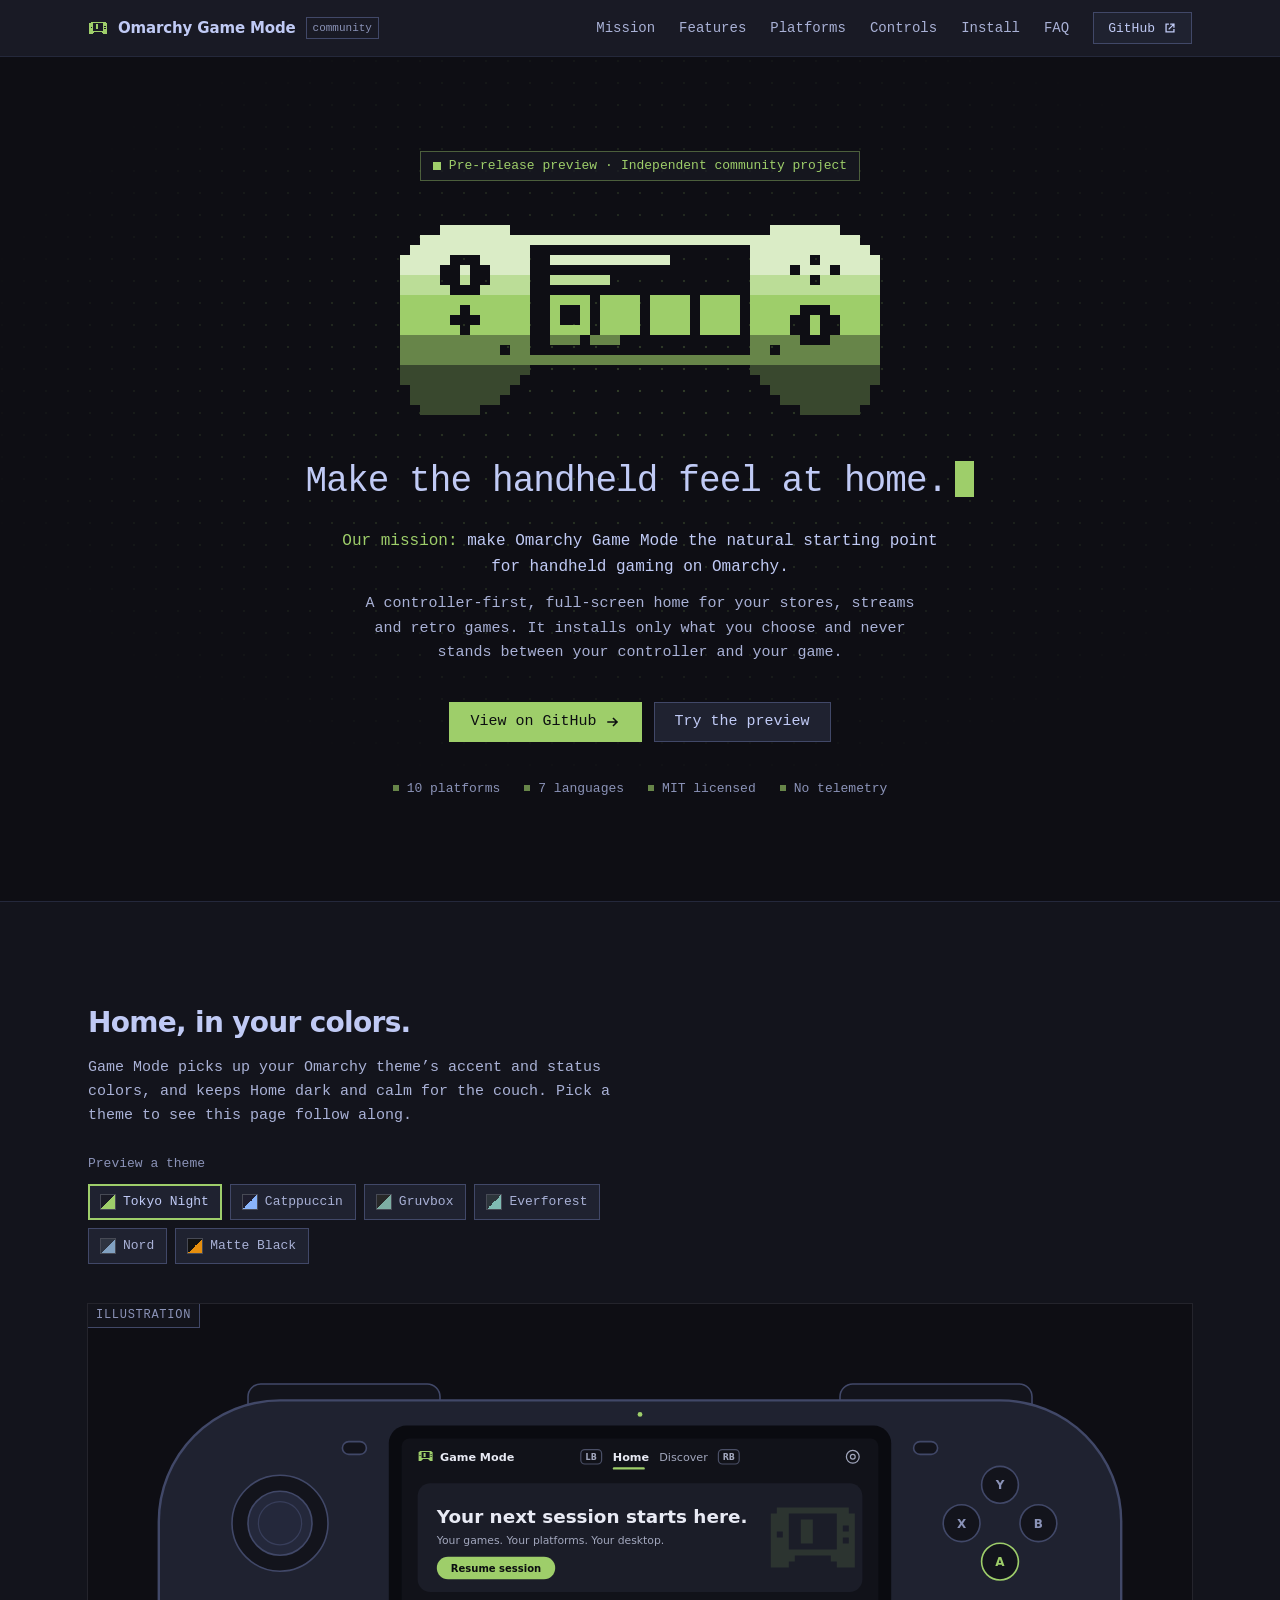
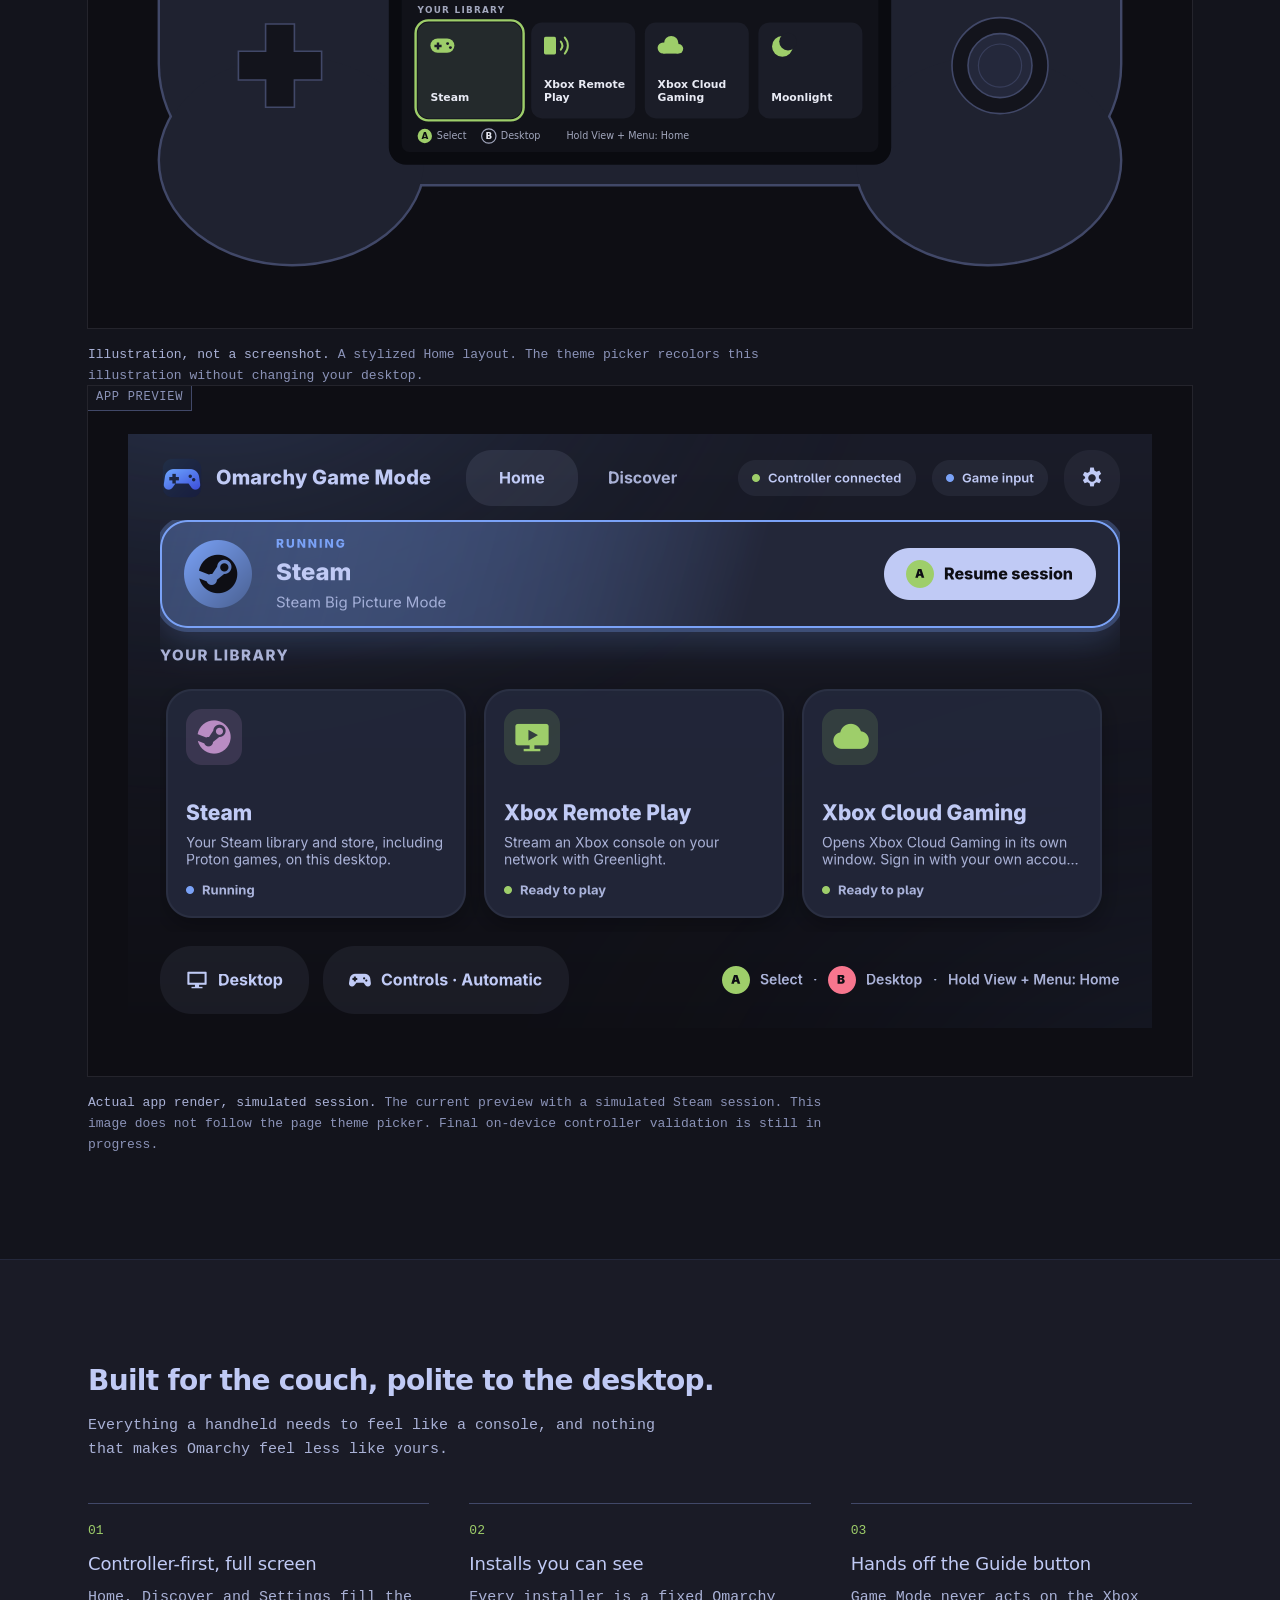
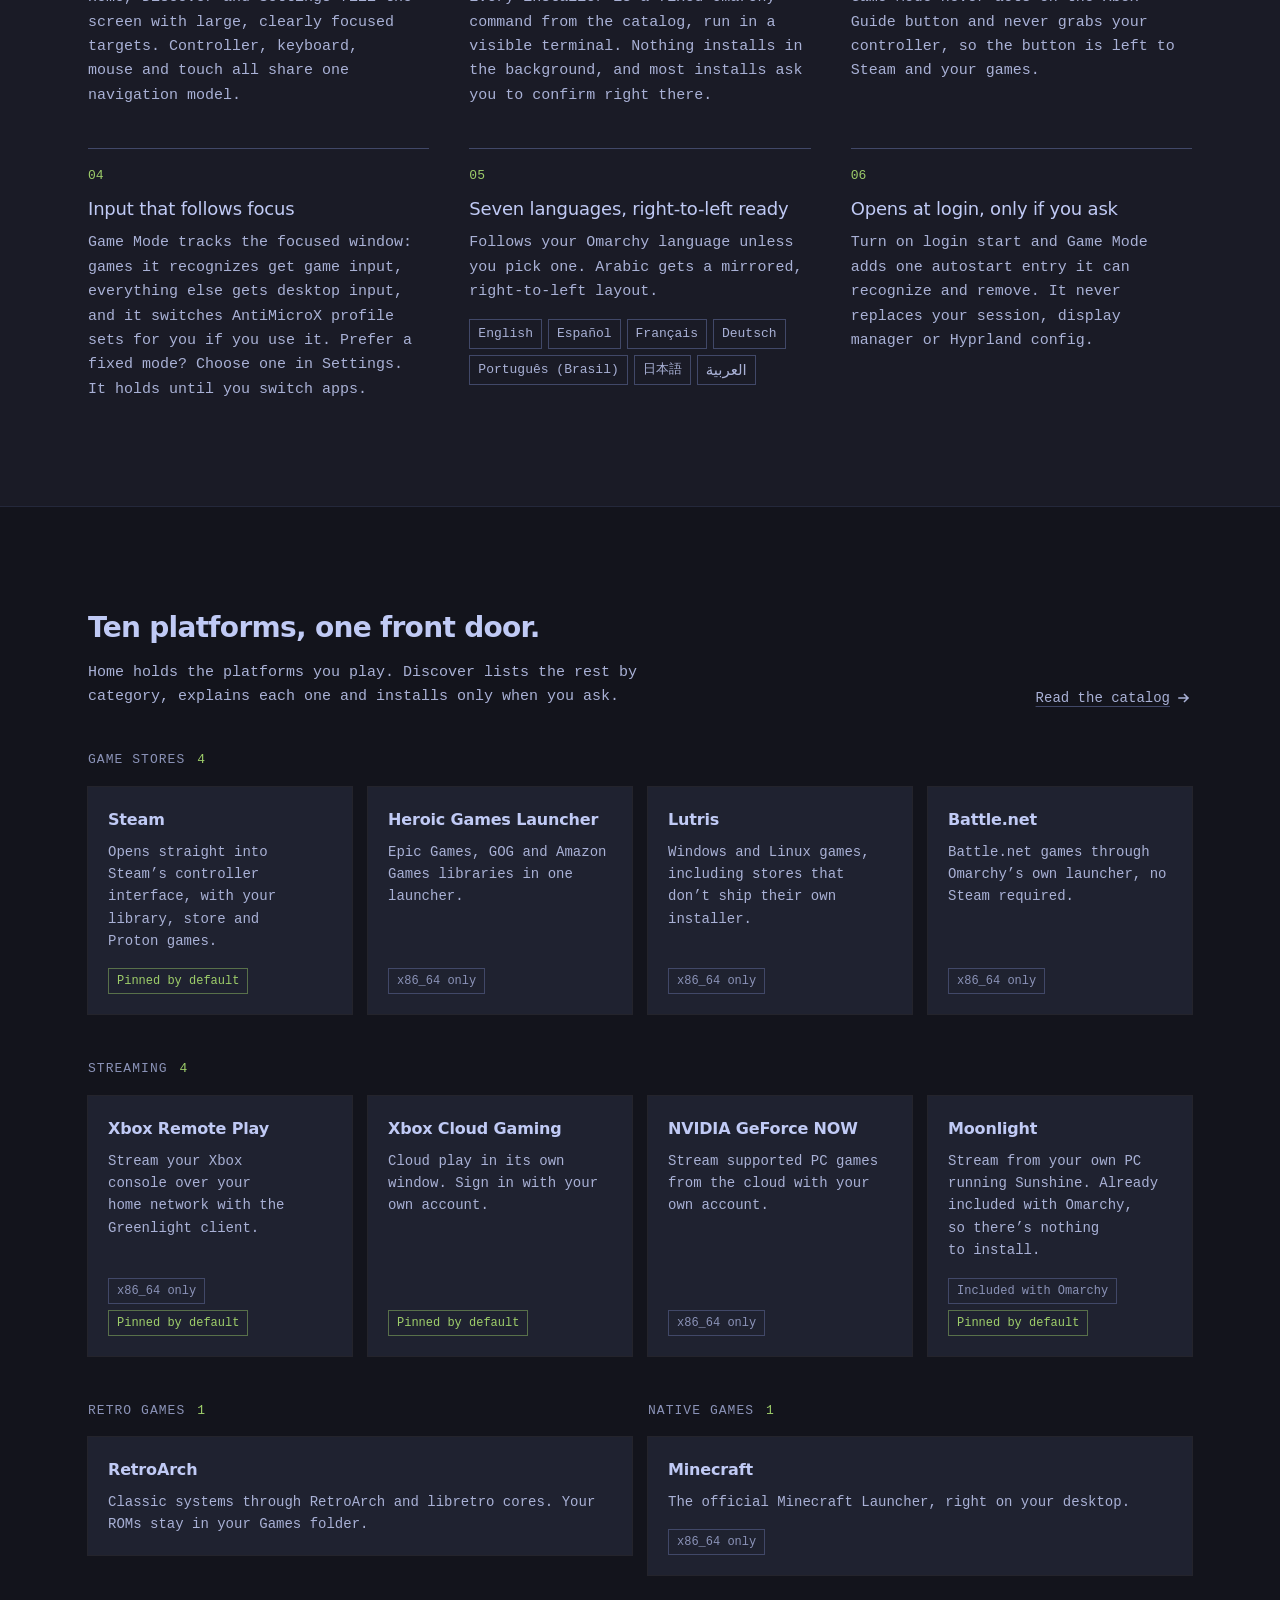
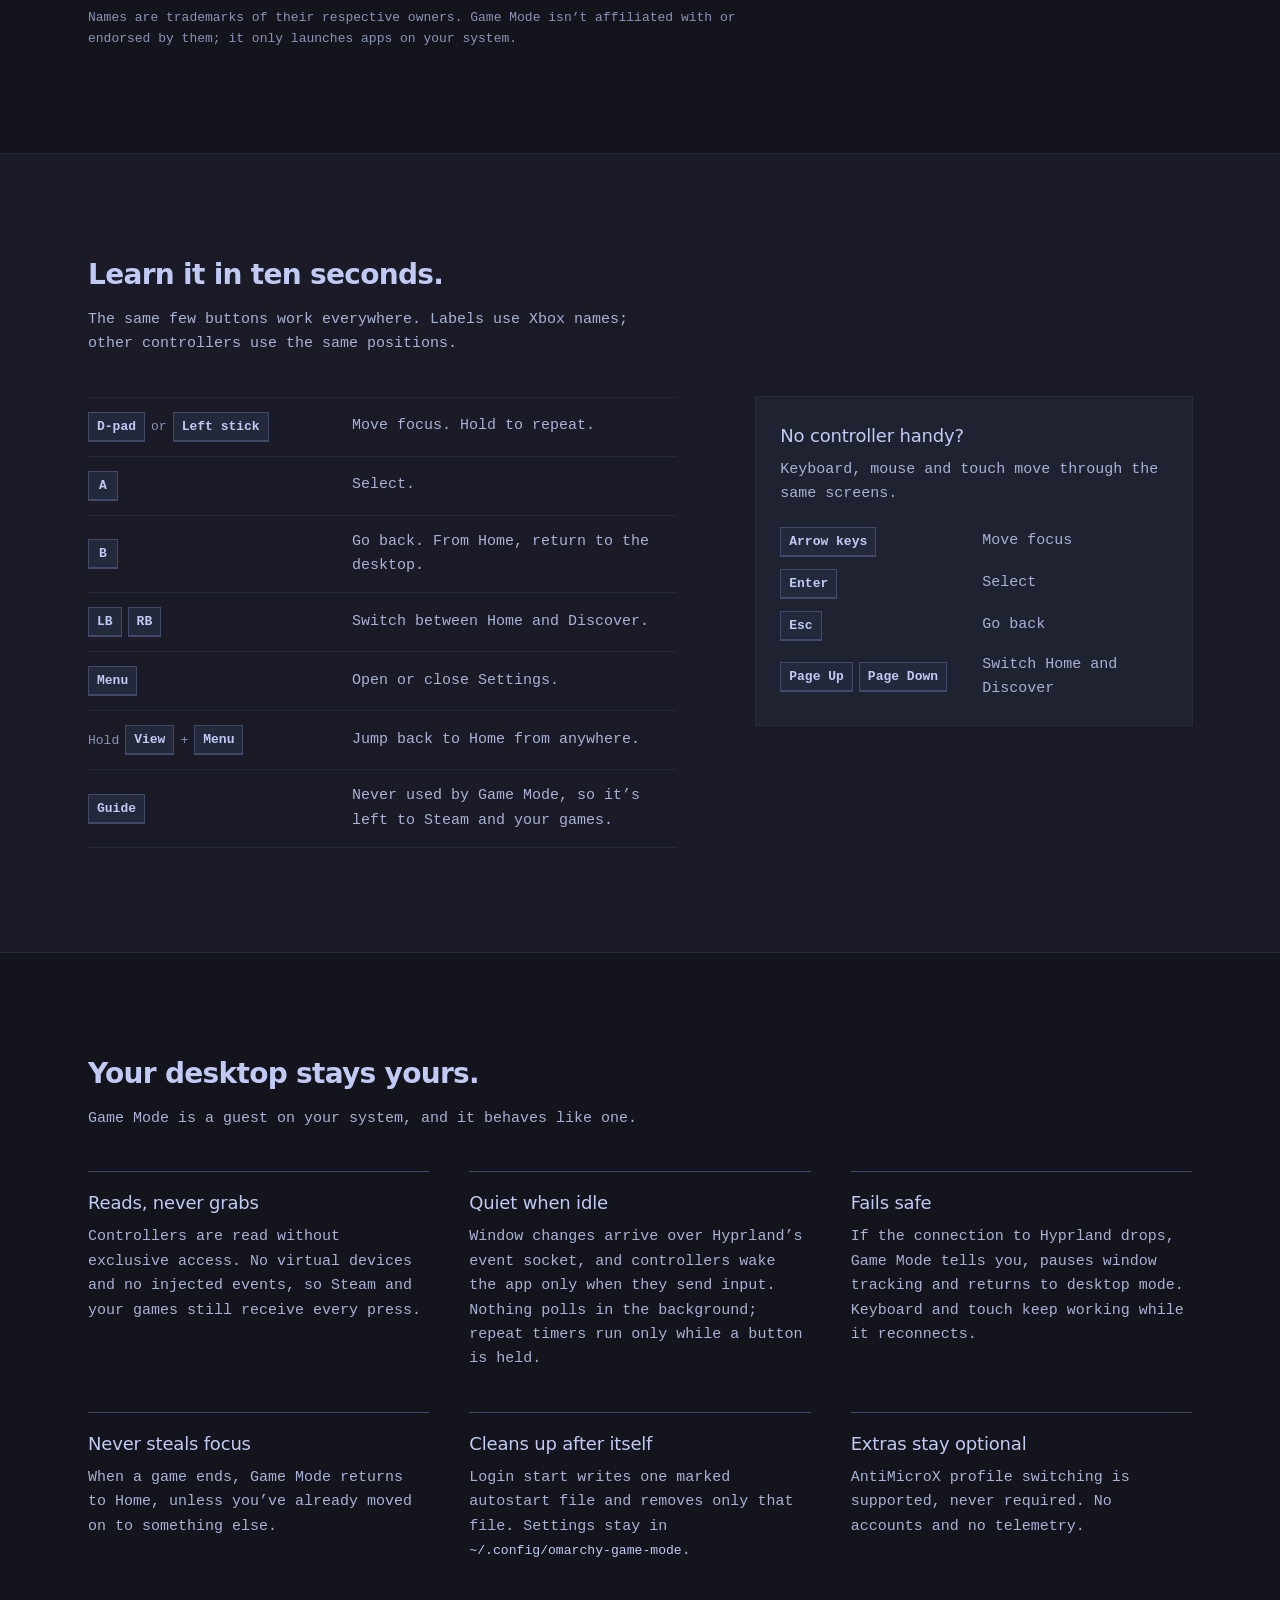
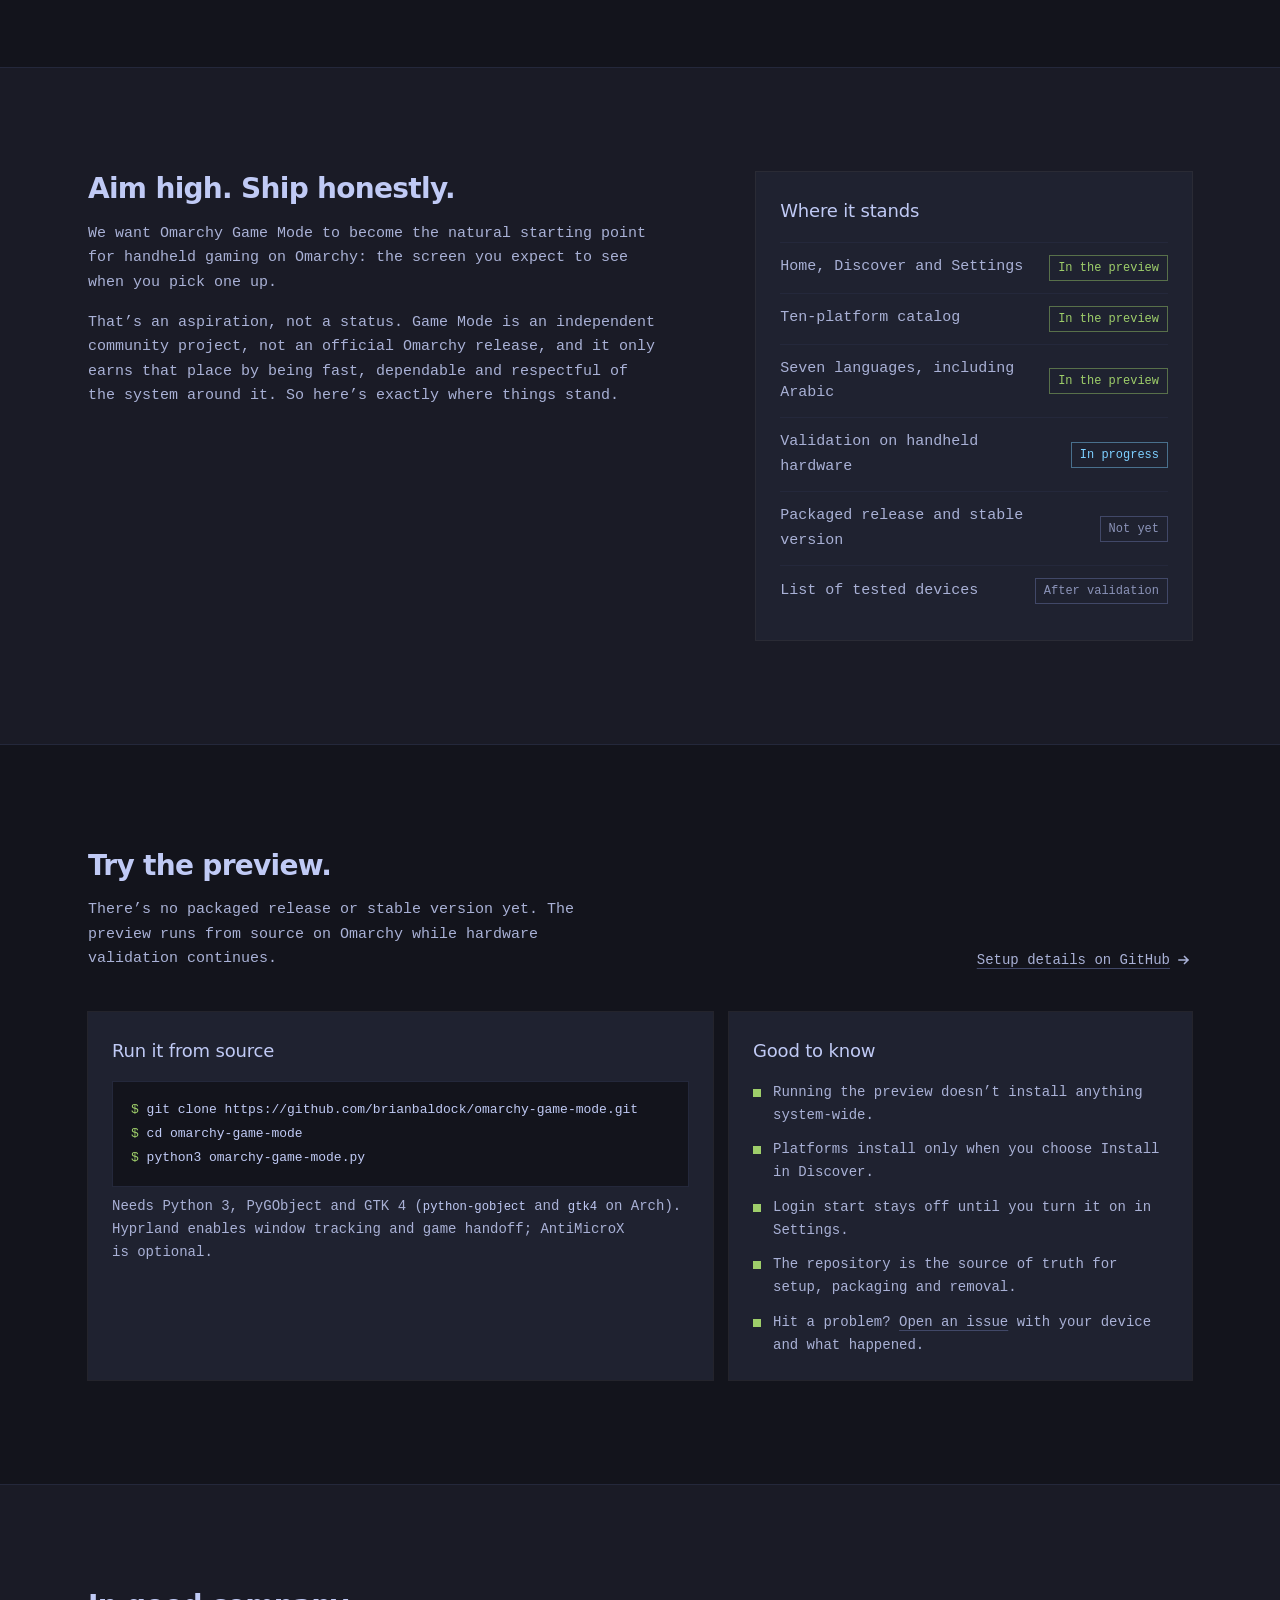
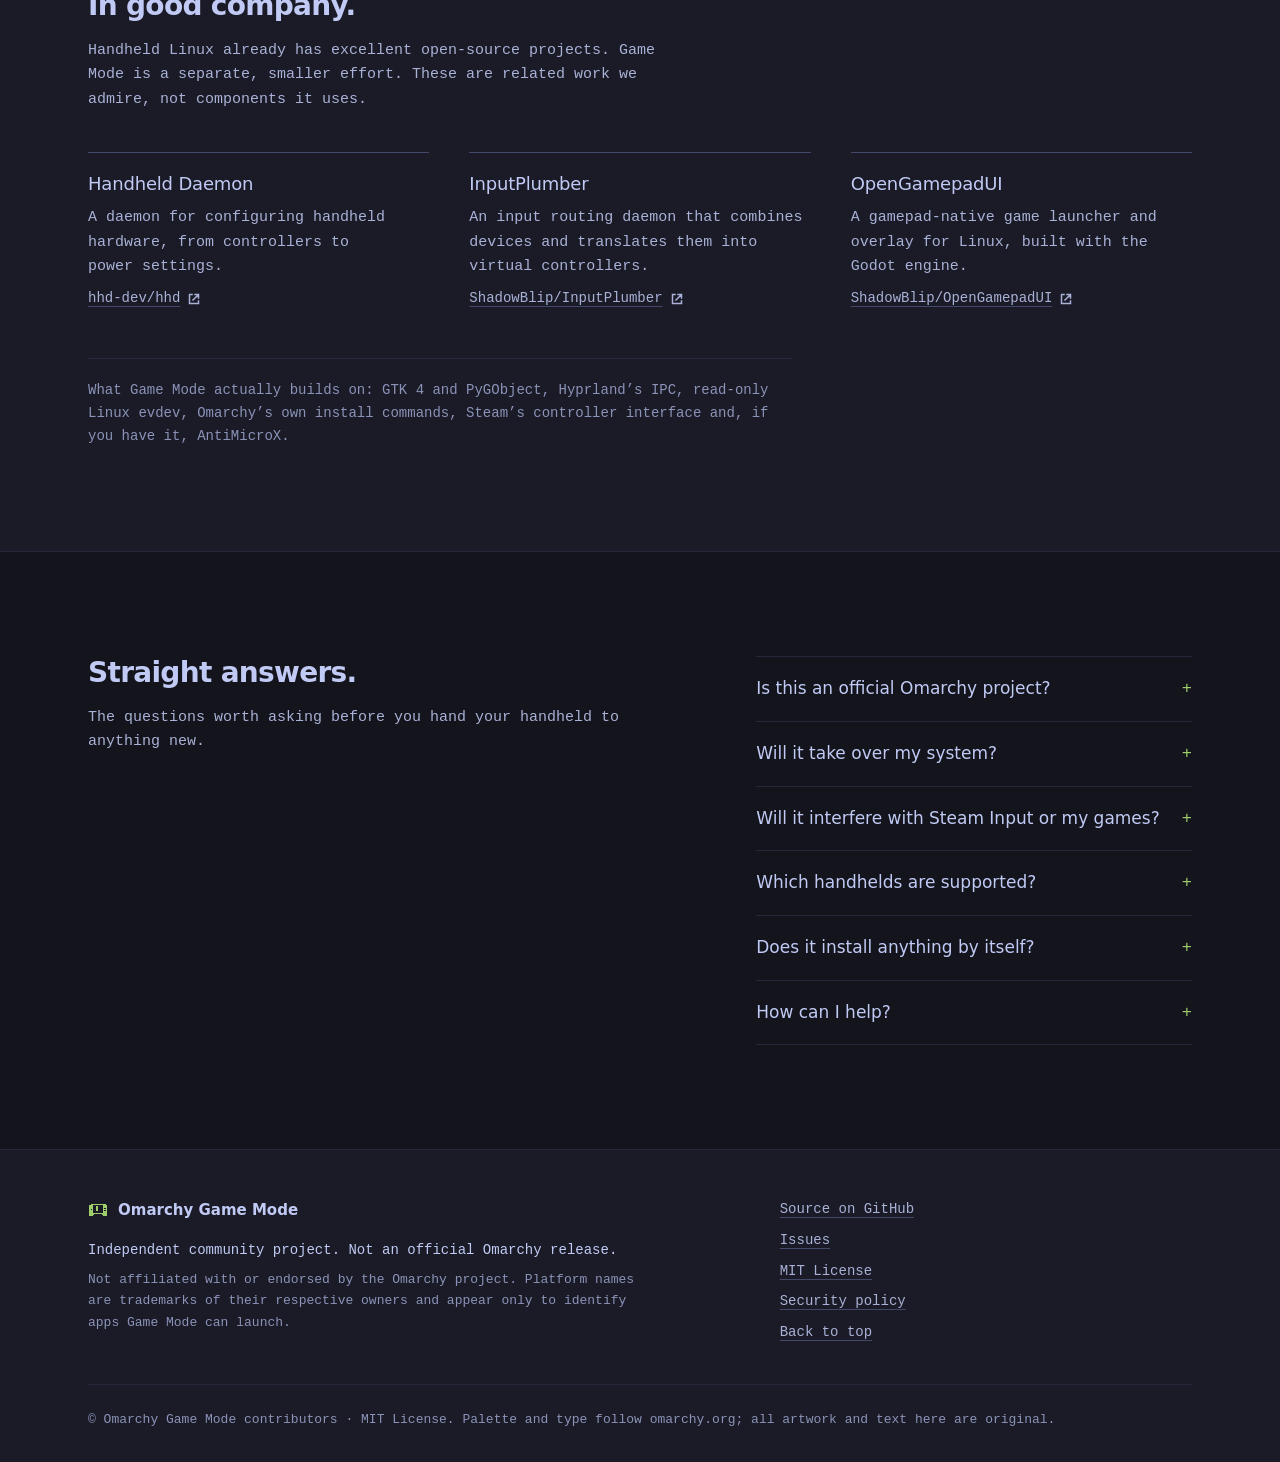
==== site/index.html @ 18998f99 "Add Omarchy-themed project website and Pages deployment" ====
<!doctype html>
<html lang="en" dir="ltr">
<head>
  <meta charset="utf-8">
  <meta name="viewport" content="width=device-width, initial-scale=1">
  <meta http-equiv="Content-Security-Policy" content="default-src 'none'; img-src 'self'; style-src 'self'; base-uri 'none'; form-action 'none'">
  <meta name="referrer" content="strict-origin-when-cross-origin">
  <title>Omarchy Game Mode — Make the handheld feel at home</title>
  <meta name="description" content="A controller-first, full-screen gaming home for Omarchy. An independent community project in pre-release preview, not an official Omarchy release.">
  <meta name="color-scheme" content="dark">
  <meta name="theme-color" content="#1a1b26">
  <link rel="canonical" href="https://brianbaldock.github.io/omarchy-game-mode/">
  <link rel="icon" href="assets/mark.svg" type="image/svg+xml">
  <link rel="apple-touch-icon" href="assets/apple-touch-icon.png">
  <link rel="stylesheet" href="styles.css">
  <meta property="og:type" content="website">
  <meta property="og:site_name" content="Omarchy Game Mode">
  <meta property="og:locale" content="en_US">
  <meta property="og:title" content="Omarchy Game Mode — Make the handheld feel at home">
  <meta property="og:description" content="A controller-first, full-screen home for handheld gaming on Omarchy. Independent community project, pre-release preview.">
  <meta property="og:url" content="https://brianbaldock.github.io/omarchy-game-mode/">
  <meta property="og:image" content="https://brianbaldock.github.io/omarchy-game-mode/assets/og-image.png">
  <meta property="og:image:type" content="image/png">
  <meta property="og:image:width" content="1200">
  <meta property="og:image:height" content="630">
  <meta property="og:image:alt" content="Pixel-art handheld above the line “Make the handheld feel at home.” Omarchy Game Mode, an independent community project in pre-release preview.">
  <meta name="twitter:card" content="summary_large_image">
</head>
<body>
  <svg class="sprite" aria-hidden="true" focusable="false">
    <symbol id="i-mark" viewBox="0 0 16 16"><path d="M2 3h12v1h-12zM1 4h3v1h-3zM12 4h3v1h-3zM1 5h3v1h-3zM6 5h2v1h-2zM12 5h3v1h-3zM1 6h3v1h-3zM6 6h2v1h-2zM12 6h1v1h-1zM14 6h1v1h-1zM1 7h1v1h-1zM3 7h1v1h-1zM6 7h2v1h-2zM12 7h3v1h-3zM1 8h3v1h-3zM6 8h2v1h-2zM12 8h1v1h-1zM14 8h1v1h-1zM1 9h3v1h-3zM12 9h3v1h-3zM1 10h14v1h-14zM1 11h4v1h-4zM11 11h4v1h-4zM1 12h3v1h-3zM12 12h3v1h-3z"/></symbol>
    <symbol id="i-arrow" viewBox="0 0 16 16"><path d="M3 8h9M8.5 4.5 12 8l-3.5 3.5" fill="none" stroke="currentColor" stroke-width="1.5" stroke-linecap="square"/></symbol>
    <symbol id="i-external" viewBox="0 0 16 16"><path d="M6 3.5H3.5v9h9V10M9 3.5h3.5V7M12.5 3.5 7 9" fill="none" stroke="currentColor" stroke-width="1.5" stroke-linecap="square"/></symbol>
  </svg>

  <a class="skip-link" href="#main">Skip to content</a>

  <header class="site-header">
    <div class="container header-bar">
      <a class="brand" href="#top">
        <svg class="brand-mark" aria-hidden="true" focusable="false"><use href="#i-mark"/></svg>
        <span class="brand-name">Omarchy Game Mode</span>
        <span class="brand-tag">community</span>
      </a>
      <nav class="site-nav" aria-label="Sections">
        <ul>
          <li><a href="#mission">Mission</a></li>
          <li><a href="#features">Features</a></li>
          <li><a href="#platforms">Platforms</a></li>
          <li><a href="#controls">Controls</a></li>
          <li><a href="#install">Install</a></li>
          <li><a href="#faq">FAQ</a></li>
        </ul>
      </nav>
      <a class="btn btn-secondary btn-sm header-cta" href="https://github.com/brianbaldock/omarchy-game-mode">GitHub<span class="sr-only"> repository</span><svg class="icon" aria-hidden="true" focusable="false"><use href="#i-external"/></svg></a>
    </div>
  </header>

  <main id="main" tabindex="-1">
    <section class="hero" aria-labelledby="hero-title">
      <div class="container hero-inner">
        <a class="pill" href="#mission"><span class="pill-dot" aria-hidden="true"></span><span class="pill-text"><span>Pre-release preview</span> <span class="pill-sep" aria-hidden="true">·</span> <span>Independent community project</span></span></a>

        <svg class="hero-art" viewBox="0 0 48 19" aria-hidden="true" focusable="false">
          <defs>
            <linearGradient id="bands" gradientUnits="userSpaceOnUse" x1="0" y1="0" x2="0" y2="19">
              <stop class="b-crest" offset="0"/><stop class="b-crest" offset=".263"/>
              <stop class="b-hover" offset=".263"/><stop class="b-hover" offset=".368"/>
              <stop class="b-lit" offset=".368"/><stop class="b-lit" offset=".579"/>
              <stop class="b-mid" offset=".579"/><stop class="b-mid" offset=".737"/>
              <stop class="b-dim" offset=".737"/><stop class="b-dim" offset="1"/>
            </linearGradient>
          </defs>
          <path fill="url(#bands)" d="M4 0h7v1h-7zM37 0h7v1h-7zM2 1h44v1h-44zM1 2h12v1h-12zM35 2h12v1h-12zM0 3h5v1h-5zM8 3h5v1h-5zM15 3h12v1h-12zM35 3h6v1h-6zM42 3h6v1h-6zM0 4h4v1h-4zM6 4h1v1h-1zM9 4h4v1h-4zM35 4h4v1h-4zM40 4h3v1h-3zM44 4h4v1h-4zM0 5h4v1h-4zM6 5h1v1h-1zM9 5h4v1h-4zM15 5h6v1h-6zM35 5h6v1h-6zM42 5h6v1h-6zM0 6h5v1h-5zM8 6h5v1h-5zM35 6h13v1h-13zM0 7h13v1h-13zM15 7h4v1h-4zM20 7h4v1h-4zM25 7h4v1h-4zM30 7h4v1h-4zM35 7h13v1h-13zM0 8h6v1h-6zM7 8h6v1h-6zM15 8h1v1h-1zM18 8h1v1h-1zM20 8h4v1h-4zM25 8h4v1h-4zM30 8h4v1h-4zM35 8h5v1h-5zM43 8h5v1h-5zM0 9h5v1h-5zM8 9h5v1h-5zM15 9h1v1h-1zM18 9h1v1h-1zM20 9h4v1h-4zM25 9h4v1h-4zM30 9h4v1h-4zM35 9h4v1h-4zM41 9h1v1h-1zM44 9h4v1h-4zM0 10h6v1h-6zM7 10h6v1h-6zM15 10h4v1h-4zM20 10h4v1h-4zM25 10h4v1h-4zM30 10h4v1h-4zM35 10h4v1h-4zM41 10h1v1h-1zM44 10h4v1h-4zM0 11h13v1h-13zM15 11h3v1h-3zM19 11h3v1h-3zM35 11h5v1h-5zM43 11h5v1h-5zM0 12h10v1h-10zM11 12h2v1h-2zM35 12h2v1h-2zM38 12h10v1h-10zM0 13h48v1h-48zM0 14h13v1h-13zM35 14h13v1h-13zM0 15h12v1h-12zM36 15h12v1h-12zM1 16h10v1h-10zM37 16h10v1h-10zM1 17h9v1h-9zM38 17h9v1h-9zM2 18h6v1h-6zM40 18h6v1h-6z"/>
        </svg>

        <h1 id="hero-title" class="hero-title">Make the handheld feel at home.<span class="caret" aria-hidden="true"></span></h1>
        <p class="hero-mission"><strong>Our mission:</strong> make Omarchy Game Mode the natural starting point for handheld gaming on Omarchy.</p>
        <p class="hero-lede">A controller-first, full-screen home for your stores, streams and retro games. It installs only what you choose and never stands between your controller and your game.</p>

        <div class="hero-actions">
          <a class="btn btn-primary" href="https://github.com/brianbaldock/omarchy-game-mode">View on GitHub<svg class="icon" aria-hidden="true" focusable="false"><use href="#i-arrow"/></svg></a>
          <a class="btn btn-secondary" href="#install">Try the preview</a>
        </div>

        <ul class="hero-meta" aria-label="At a glance">
          <li>10 platforms</li>
          <li>7 languages</li>
          <li>MIT licensed</li>
          <li>No telemetry</li>
        </ul>
      </div>
    </section>

    <section id="preview" class="section band-deep" aria-labelledby="preview-title">
      <div class="container">
        <div class="section-head">
          <div>
            <h2 id="preview-title">Home, in your colors.</h2>
            <p class="lede">Game Mode picks up your Omarchy theme’s accent and status colors, and keeps Home dark and calm for the couch. Pick a theme to see this page follow along.</p>
          </div>
          <fieldset class="theme-picker">
            <legend>Preview a theme</legend>
            <div class="swatches">
              <input type="radio" name="theme" id="theme-tokyo-night" value="tokyo-night" checked>
              <label for="theme-tokyo-night"><span class="chip" aria-hidden="true"></span>Tokyo Night</label>
              <input type="radio" name="theme" id="theme-catppuccin" value="catppuccin">
              <label for="theme-catppuccin"><span class="chip" aria-hidden="true"></span>Catppuccin</label>
              <input type="radio" name="theme" id="theme-gruvbox" value="gruvbox">
              <label for="theme-gruvbox"><span class="chip" aria-hidden="true"></span>Gruvbox</label>
              <input type="radio" name="theme" id="theme-everforest" value="everforest">
              <label for="theme-everforest"><span class="chip" aria-hidden="true"></span>Everforest</label>
              <input type="radio" name="theme" id="theme-nord" value="nord">
              <label for="theme-nord"><span class="chip" aria-hidden="true"></span>Nord</label>
              <input type="radio" name="theme" id="theme-matte-black" value="matte-black">
              <label for="theme-matte-black"><span class="chip" aria-hidden="true"></span>Matte Black</label>
            </div>
          </fieldset>
        </div>

        <figure class="mockup">
          <div class="mockup-frame">
            <span class="figure-tag" aria-hidden="true">Illustration</span>
            <svg class="mockup-art" viewBox="0 0 1280 660" role="img" aria-labelledby="mock-title mock-desc">
              <title id="mock-title">Illustration of the Omarchy Game Mode Home screen on a handheld</title>
              <desc id="mock-desc">A stylized handheld shows Home: Home and Discover tabs, a banner reading “Your next session starts here.” with a Resume session button, four pinned platforms (Steam, Xbox Remote Play, Xbox Cloud Gaming and Moonlight) with Steam focused, and controller hints along the bottom.</desc>
              <rect class="m-ctl" x="150" y="40" width="240" height="40" rx="16"/>
              <rect class="m-ctl" x="890" y="40" width="240" height="40" rx="16"/>
              <g class="m-shell-edge">
                <rect x="40" y="62" width="1200" height="478" rx="150"/>
                <ellipse cx="205" cy="510" rx="165" ry="130"/>
                <ellipse cx="1075" cy="510" rx="165" ry="130"/>
              </g>
              <g class="m-shell">
                <rect x="40" y="62" width="1200" height="478" rx="150"/>
                <ellipse cx="205" cy="510" rx="165" ry="130"/>
                <ellipse cx="1075" cy="510" rx="165" ry="130"/>
              </g>
              <circle class="m-led" cx="640" cy="78" r="3"/>
              <rect class="m-ctl" x="268" y="112" width="30" height="16" rx="8"/>
              <rect class="m-ctl" x="982" y="112" width="30" height="16" rx="8"/>
              <circle class="m-ctl" cx="190" cy="214" r="60"/>
              <circle class="m-cap" cx="190" cy="214" r="40"/>
              <circle class="m-cap-ring" cx="190" cy="214" r="27"/>
              <path class="m-ctl" d="M172 340h36v34h34v36h-34v34h-36v-34h-34v-36h34z"/>
              <circle class="m-btn" cx="1090" cy="166" r="23"/>
              <circle class="m-btn" cx="1042" cy="214" r="23"/>
              <circle class="m-btn" cx="1138" cy="214" r="23"/>
              <circle class="m-btn m-btn-a" cx="1090" cy="262" r="23"/>
              <text class="m-btn-t" x="1090" y="171.5" text-anchor="middle">Y</text>
              <text class="m-btn-t" x="1042" y="219.5" text-anchor="middle">X</text>
              <text class="m-btn-t" x="1138" y="219.5" text-anchor="middle">B</text>
              <text class="m-btn-t m-btn-at" x="1090" y="267.5" text-anchor="middle">A</text>
              <circle class="m-ctl" cx="1090" cy="392" r="60"/>
              <circle class="m-cap" cx="1090" cy="392" r="40"/>
              <circle class="m-cap-ring" cx="1090" cy="392" r="27"/>

              <rect class="m-bezel" x="326" y="92" width="628" height="424" rx="22"/>
              <rect class="m-screen" x="342" y="108" width="596" height="392" rx="10"/>

              <use class="m-accent" href="#i-mark" x="362" y="120" width="20" height="20"/>
              <text class="m-text" x="390" y="136" font-size="14" font-weight="600">Game Mode</text>
              <rect class="m-chip" x="566" y="122" width="26" height="18" rx="5"/>
              <text class="m-muted" x="579" y="135" font-size="10" font-weight="600" text-anchor="middle">LB</text>
              <text class="m-text" x="606" y="136" font-size="14" font-weight="600">Home</text>
              <rect class="m-accent" x="606" y="144" width="40" height="3" rx="1.5"/>
              <text class="m-muted" x="664" y="136" font-size="14">Discover</text>
              <rect class="m-chip" x="738" y="122" width="26" height="18" rx="5"/>
              <text class="m-muted" x="751" y="135" font-size="10" font-weight="600" text-anchor="middle">RB</text>
              <circle class="m-ring" cx="906" cy="131" r="8"/>
              <circle class="m-ring" cx="906" cy="131" r="3"/>

              <rect class="m-card" x="362" y="164" width="556" height="136" rx="16"/>
              <use class="m-accent m-faint" href="#i-mark" x="796" y="172" width="120" height="120"/>
              <text class="m-text" x="386" y="214" font-size="23" font-weight="650">Your next session starts here.</text>
              <text class="m-muted" x="386" y="240" font-size="13.5">Your games. Your platforms. Your desktop.</text>
              <rect class="m-accent" x="386" y="256" width="148" height="28" rx="14"/>
              <text class="m-ink" x="460" y="274.5" font-size="12.5" font-weight="650" text-anchor="middle">Resume session</text>

              <text class="m-muted" x="362" y="326" font-size="11" font-weight="650" letter-spacing="1.6">YOUR LIBRARY</text>
              <rect class="m-card" x="362" y="338" width="130" height="120" rx="14"/>
              <rect class="m-card" x="504" y="338" width="130" height="120" rx="14"/>
              <rect class="m-card" x="646" y="338" width="130" height="120" rx="14"/>
              <rect class="m-card" x="788" y="338" width="130" height="120" rx="14"/>
              <rect class="m-focus-fill" x="362" y="338" width="130" height="120" rx="14"/>
              <rect class="m-focus" x="359.5" y="335.5" width="135" height="125" rx="16"/>

              <rect class="m-accent" x="378" y="358" width="30" height="18" rx="9"/>
              <path class="m-cut" d="M383 366h3v-3h3v3h3v3h-3v3h-3v-3h-3z"/>
              <circle class="m-cut" cx="399.5" cy="364.5" r="1.8"/>
              <circle class="m-cut" cx="403" cy="369.5" r="1.8"/>
              <text class="m-text" x="378" y="436" font-size="13.5" font-weight="600">Steam</text>

              <rect class="m-accent" x="520" y="356" width="15" height="22" rx="2"/>
              <path class="m-accent-line" d="M541 362a8 8 0 0 1 0 10M546 357a15 15 0 0 1 0 20"/>
              <text class="m-text" x="520" y="420" font-size="13.5" font-weight="600">Xbox Remote</text>
              <text class="m-text" x="520" y="436" font-size="13.5" font-weight="600">Play</text>

              <circle class="m-accent" cx="669" cy="370" r="7"/>
              <circle class="m-accent" cx="679" cy="364" r="9"/>
              <circle class="m-accent" cx="688" cy="371" r="6"/>
              <rect class="m-accent" x="669" y="370" width="19" height="7"/>
              <text class="m-text" x="662" y="420" font-size="13.5" font-weight="600">Xbox Cloud</text>
              <text class="m-text" x="662" y="436" font-size="13.5" font-weight="600">Gaming</text>

              <circle class="m-accent" cx="818" cy="368" r="13"/>
              <circle class="m-card" cx="825" cy="362" r="11"/>
              <text class="m-text" x="804" y="436" font-size="13.5" font-weight="600">Moonlight</text>

              <circle class="m-accent" cx="371" cy="480" r="9"/>
              <text class="m-ink" x="371" y="484" font-size="11" font-weight="700" text-anchor="middle">A</text>
              <text class="m-muted" x="386" y="484" font-size="12">Select</text>
              <circle class="m-ring" cx="451" cy="480" r="9"/>
              <text class="m-text" x="451" y="484" font-size="11" font-weight="700" text-anchor="middle">B</text>
              <text class="m-muted" x="466" y="484" font-size="12">Desktop</text>
              <text class="m-muted" x="548" y="484" font-size="12">Hold View + Menu: Home</text>
            </svg>
          </div>
          <figcaption><strong>Illustration, not a screenshot.</strong> A stylized Home layout. The theme picker recolors this illustration without changing your desktop.</figcaption>
        </figure>
        <figure class="mockup">
          <div class="mockup-frame">
            <span class="figure-tag" aria-hidden="true">App preview</span>
            <img class="mockup-art" src="assets/home-preview.png" width="1024" height="594" loading="lazy" alt="Omarchy Game Mode Home, with Steam Resume, pinned gaming platforms, and desktop and controller-mode controls.">
          </div>
          <figcaption><strong>Actual app render, simulated session.</strong> The current preview with a simulated Steam session. This image does not follow the page theme picker. Final on-device controller validation is still in progress.</figcaption>
        </figure>
      </div>
    </section>

    <section id="features" class="section" aria-labelledby="features-title">
      <div class="container">
        <div class="section-head">
          <div>
            <h2 id="features-title">Built for the couch, polite to the desktop.</h2>
            <p class="lede">Everything a handheld needs to feel like a console, and nothing that makes Omarchy feel less like yours.</p>
          </div>
        </div>
        <ul class="rules">
          <li>
            <span class="rule-index" aria-hidden="true">01</span>
            <h3>Controller-first, full screen</h3>
            <p>Home, Discover and Settings fill the screen with large, clearly focused targets. Controller, keyboard, mouse and touch all share one navigation model.</p>
          </li>
          <li>
            <span class="rule-index" aria-hidden="true">02</span>
            <h3>Installs you can see</h3>
            <p>Every installer is a fixed Omarchy command from the catalog, run in a visible terminal. Nothing installs in the background, and most installs ask you to confirm right there.</p>
          </li>
          <li>
            <span class="rule-index" aria-hidden="true">03</span>
            <h3>Hands off the Guide button</h3>
            <p>Game Mode never acts on the Xbox Guide button and never grabs your controller, so the button is left to Steam and your games.</p>
          </li>
          <li>
            <span class="rule-index" aria-hidden="true">04</span>
            <h3>Input that follows focus</h3>
            <p>Game Mode tracks the focused window: games it recognizes get game input, everything else gets desktop input, and it switches AntiMicroX profile sets for you if you use it. Prefer a fixed mode? Choose one in Settings. It holds until you switch apps.</p>
          </li>
          <li>
            <span class="rule-index" aria-hidden="true">05</span>
            <h3>Seven languages, right-to-left ready</h3>
            <p>Follows your Omarchy language unless you pick one. Arabic gets a mirrored, right-to-left layout.</p>
            <ul class="langs" aria-label="Supported languages">
              <li lang="en">English</li>
              <li lang="es">Español</li>
              <li lang="fr">Français</li>
              <li lang="de">Deutsch</li>
              <li lang="pt-BR">Português (Brasil)</li>
              <li lang="ja">日本語</li>
              <li lang="ar" dir="rtl">العربية</li>
            </ul>
          </li>
          <li>
            <span class="rule-index" aria-hidden="true">06</span>
            <h3>Opens at login, only if you ask</h3>
            <p>Turn on login start and Game Mode adds one autostart entry it can recognize and remove. It never replaces your session, display manager or Hyprland config.</p>
          </li>
        </ul>
      </div>
    </section>

    <section id="platforms" class="section band-deep" aria-labelledby="platforms-title">
      <div class="container">
        <div class="section-head">
          <div>
            <h2 id="platforms-title">Ten platforms, one front door.</h2>
            <p class="lede">Home holds the platforms you play. Discover lists the rest by category, explains each one and installs only when you ask.</p>
          </div>
          <a class="head-link" href="https://github.com/brianbaldock/omarchy-game-mode/blob/main/data/catalog.json">Read the catalog<svg class="icon" aria-hidden="true" focusable="false"><use href="#i-arrow"/></svg></a>
        </div>

        <div class="platform-groups">
          <section class="platform-group" aria-labelledby="cat-stores">
            <h3 id="cat-stores">Game stores <span class="count">4</span></h3>
            <ul class="platform-list">
              <li class="platform">
                <p class="platform-name">Steam</p>
                <p>Opens straight into Steam’s controller interface, with your library, store and Proton games.</p>
                <p class="tags"><span class="tag tag-pin">Pinned by default</span></p>
              </li>
              <li class="platform">
                <p class="platform-name">Heroic Games Launcher</p>
                <p>Epic Games, GOG and Amazon Games libraries in one launcher.</p>
                <p class="tags"><span class="tag">x86_64 only</span></p>
              </li>
              <li class="platform">
                <p class="platform-name">Lutris</p>
                <p>Windows and Linux games, including stores that don’t ship their own installer.</p>
                <p class="tags"><span class="tag">x86_64 only</span></p>
              </li>
              <li class="platform">
                <p class="platform-name">Battle.net</p>
                <p>Battle.net games through Omarchy’s own launcher, no Steam required.</p>
                <p class="tags"><span class="tag">x86_64 only</span></p>
              </li>
            </ul>
          </section>

          <section class="platform-group" aria-labelledby="cat-streaming">
            <h3 id="cat-streaming">Streaming <span class="count">4</span></h3>
            <ul class="platform-list">
              <li class="platform">
                <p class="platform-name">Xbox Remote Play</p>
                <p>Stream your Xbox console over your home network with the Greenlight client.</p>
                <p class="tags"><span class="tag">x86_64 only</span><span class="tag tag-pin">Pinned by default</span></p>
              </li>
              <li class="platform">
                <p class="platform-name">Xbox Cloud Gaming</p>
                <p>Cloud play in its own window. Sign in with your own account.</p>
                <p class="tags"><span class="tag tag-pin">Pinned by default</span></p>
              </li>
              <li class="platform">
                <p class="platform-name">NVIDIA GeForce NOW</p>
                <p>Stream supported PC games from the cloud with your own account.</p>
                <p class="tags"><span class="tag">x86_64 only</span></p>
              </li>
              <li class="platform">
                <p class="platform-name">Moonlight</p>
                <p>Stream from your own PC running Sunshine. Already included with Omarchy, so there’s nothing to install.</p>
                <p class="tags"><span class="tag">Included with Omarchy</span><span class="tag tag-pin">Pinned by default</span></p>
              </li>
            </ul>
          </section>

          <div class="platform-pair">
            <section class="platform-group" aria-labelledby="cat-retro">
              <h3 id="cat-retro">Retro games <span class="count">1</span></h3>
              <ul class="platform-list">
                <li class="platform">
                  <p class="platform-name">RetroArch</p>
                  <p>Classic systems through RetroArch and libretro cores. Your ROMs stay in your Games folder.</p>
                </li>
              </ul>
            </section>
            <section class="platform-group" aria-labelledby="cat-native">
              <h3 id="cat-native">Native games <span class="count">1</span></h3>
              <ul class="platform-list">
                <li class="platform">
                  <p class="platform-name">Minecraft</p>
                  <p>The official Minecraft Launcher, right on your desktop.</p>
                  <p class="tags"><span class="tag">x86_64 only</span></p>
                </li>
              </ul>
            </section>
          </div>
        </div>
        <p class="footnote">Names are trademarks of their respective owners. Game Mode isn’t affiliated with or endorsed by them; it only launches apps on your system.</p>
      </div>
    </section>

    <section id="controls" class="section" aria-labelledby="controls-title">
      <div class="container">
        <div class="section-head">
          <div>
            <h2 id="controls-title">Learn it in ten seconds.</h2>
            <p class="lede">The same few buttons work everywhere. Labels use Xbox names; other controllers use the same positions.</p>
          </div>
        </div>
        <div class="split">
          <dl class="control-list">
            <div class="control-row">
              <dt><kbd>D-pad</kbd><span class="or">or</span><kbd>Left stick</kbd></dt>
              <dd>Move focus. Hold to repeat.</dd>
            </div>
            <div class="control-row">
              <dt><kbd>A</kbd></dt>
              <dd>Select.</dd>
            </div>
            <div class="control-row">
              <dt><kbd>B</kbd></dt>
              <dd>Go back. From Home, return to the desktop.</dd>
            </div>
            <div class="control-row">
              <dt><kbd>LB</kbd><kbd>RB</kbd></dt>
              <dd>Switch between Home and Discover.</dd>
            </div>
            <div class="control-row">
              <dt><kbd>Menu</kbd></dt>
              <dd>Open or close Settings.</dd>
            </div>
            <div class="control-row">
              <dt><span class="or">Hold</span><kbd>View</kbd><span class="or">+</span><kbd>Menu</kbd></dt>
              <dd>Jump back to Home from anywhere.</dd>
            </div>
            <div class="control-row">
              <dt><kbd>Guide</kbd></dt>
              <dd>Never used by Game Mode, so it’s left to Steam and your games.</dd>
            </div>
          </dl>
          <aside class="card" aria-labelledby="keyboard-title">
            <h3 id="keyboard-title">No controller handy?</h3>
            <p>Keyboard, mouse and touch move through the same screens.</p>
            <dl class="key-list">
              <div><dt><kbd>Arrow keys</kbd></dt><dd>Move focus</dd></div>
              <div><dt><kbd>Enter</kbd></dt><dd>Select</dd></div>
              <div><dt><kbd>Esc</kbd></dt><dd>Go back</dd></div>
              <div><dt><kbd>Page Up</kbd><kbd>Page Down</kbd></dt><dd>Switch Home and Discover</dd></div>
            </dl>
          </aside>
        </div>
      </div>
    </section>

    <section id="principles" class="section band-deep" aria-labelledby="principles-title">
      <div class="container">
        <div class="section-head">
          <div>
            <h2 id="principles-title">Your desktop stays yours.</h2>
            <p class="lede">Game Mode is a guest on your system, and it behaves like one.</p>
          </div>
        </div>
        <ul class="rules">
          <li>
            <h3>Reads, never grabs</h3>
            <p>Controllers are read without exclusive access. No virtual devices and no injected events, so Steam and your games still receive every press.</p>
          </li>
          <li>
            <h3>Quiet when idle</h3>
            <p>Window changes arrive over Hyprland’s event socket, and controllers wake the app only when they send input. Nothing polls in the background; repeat timers run only while a button is held.</p>
          </li>
          <li>
            <h3>Fails safe</h3>
            <p>If the connection to Hyprland drops, Game Mode tells you, pauses window tracking and returns to desktop mode. Keyboard and touch keep working while it reconnects.</p>
          </li>
          <li>
            <h3>Never steals focus</h3>
            <p>When a game ends, Game Mode returns to Home, unless you’ve already moved on to something else.</p>
          </li>
          <li>
            <h3>Cleans up after itself</h3>
            <p>Login start writes one marked autostart file and removes only that file. Settings stay in <code>~/.config/omarchy-game-mode</code>.</p>
          </li>
          <li>
            <h3>Extras stay optional</h3>
            <p>AntiMicroX profile switching is supported, never required. No accounts and no telemetry.</p>
          </li>
        </ul>
      </div>
    </section>

    <section id="mission" class="section" aria-labelledby="mission-title">
      <div class="container split">
        <div>
          <h2 id="mission-title">Aim high. Ship honestly.</h2>
          <p class="lede">We want Omarchy Game Mode to become the natural starting point for handheld gaming on Omarchy: the screen you expect to see when you pick one up.</p>
          <p class="lede">That’s an aspiration, not a status. Game Mode is an independent community project, not an official Omarchy release, and it only earns that place by being fast, dependable and respectful of the system around it. So here’s exactly where things stand.</p>
        </div>
        <div class="card">
          <h3>Where it stands</h3>
          <ul class="status-list">
            <li><span>Home, Discover and Settings</span><span class="badge is-done">In the preview</span></li>
            <li><span>Ten-platform catalog</span><span class="badge is-done">In the preview</span></li>
            <li><span>Seven languages, including Arabic</span><span class="badge is-done">In the preview</span></li>
            <li><span>Validation on handheld hardware</span><span class="badge is-progress">In progress</span></li>
            <li><span>Packaged release and stable version</span><span class="badge is-later">Not yet</span></li>
            <li><span>List of tested devices</span><span class="badge is-later">After validation</span></li>
          </ul>
        </div>
      </div>
    </section>

    <section id="install" class="section band-deep" aria-labelledby="install-title">
      <div class="container">
        <div class="section-head">
          <div>
            <h2 id="install-title">Try the preview.</h2>
            <p class="lede">There’s no packaged release or stable version yet. The preview runs from source on Omarchy while hardware validation continues.</p>
          </div>
          <a class="head-link" href="https://github.com/brianbaldock/omarchy-game-mode">Setup details on GitHub<svg class="icon" aria-hidden="true" focusable="false"><use href="#i-arrow"/></svg></a>
        </div>
        <div class="install-grid">
          <div class="card">
            <h3>Run it from source</h3>
            <pre class="code" tabindex="0"><code><span class="line">git clone https://github.com/brianbaldock/omarchy-game-mode.git</span><span class="line">cd omarchy-game-mode</span><span class="line">python3 omarchy-game-mode.py</span></code></pre>
            <p class="note">Needs Python 3, PyGObject and GTK 4 (<code>python-gobject</code> and <code>gtk4</code> on Arch). Hyprland enables window tracking and game handoff; AntiMicroX is optional.</p>
          </div>
          <div class="card">
            <h3>Good to know</h3>
            <ul class="checklist">
              <li>Running the preview doesn’t install anything system-wide.</li>
              <li>Platforms install only when you choose Install in Discover.</li>
              <li>Login start stays off until you turn it on in Settings.</li>
              <li>The repository is the source of truth for setup, packaging and removal.</li>
              <li>Hit a problem? <a href="https://github.com/brianbaldock/omarchy-game-mode/issues">Open an issue</a> with your device and what happened.</li>
            </ul>
          </div>
        </div>
      </div>
    </section>

    <section id="related" class="section" aria-labelledby="related-title">
      <div class="container">
        <div class="section-head">
          <div>
            <h2 id="related-title">In good company.</h2>
            <p class="lede">Handheld Linux already has excellent open-source projects. Game Mode is a separate, smaller effort. These are related work we admire, not components it uses.</p>
          </div>
        </div>
        <ul class="rules">
          <li>
            <h3>Handheld Daemon</h3>
            <p>A daemon for configuring handheld hardware, from controllers to power settings.</p>
            <p class="rule-link"><a href="https://github.com/hhd-dev/hhd">hhd-dev/hhd<svg class="icon" aria-hidden="true" focusable="false"><use href="#i-external"/></svg></a></p>
          </li>
          <li>
            <h3>InputPlumber</h3>
            <p>An input routing daemon that combines devices and translates them into virtual controllers.</p>
            <p class="rule-link"><a href="https://github.com/ShadowBlip/InputPlumber">ShadowBlip/InputPlumber<svg class="icon" aria-hidden="true" focusable="false"><use href="#i-external"/></svg></a></p>
          </li>
          <li>
            <h3>OpenGamepadUI</h3>
            <p>A gamepad-native game launcher and overlay for Linux, built with the Godot engine.</p>
            <p class="rule-link"><a href="https://github.com/ShadowBlip/OpenGamepadUI">ShadowBlip/OpenGamepadUI<svg class="icon" aria-hidden="true" focusable="false"><use href="#i-external"/></svg></a></p>
          </li>
        </ul>
        <p class="builds-on">What Game Mode actually builds on: GTK 4 and PyGObject, Hyprland’s IPC, read-only Linux evdev, Omarchy’s own install commands, Steam’s controller interface and, if you have it, AntiMicroX.</p>
      </div>
    </section>

    <section id="faq" class="section band-deep" aria-labelledby="faq-title">
      <div class="container split">
        <div>
          <h2 id="faq-title">Straight answers.</h2>
          <p class="lede">The questions worth asking before you hand your handheld to anything new.</p>
        </div>
        <div class="faq">
          <details>
            <summary>Is this an official Omarchy project?</summary>
            <p>No. Omarchy Game Mode is an independent community project. It isn’t an official Omarchy release and isn’t endorsed by the Omarchy project. Becoming the natural default for handheld gaming on Omarchy is our goal, and one we intend to earn. Omarchy itself lives at <a href="https://omarchy.org">omarchy.org</a>.</p>
          </details>
          <details>
            <summary>Will it take over my system?</summary>
            <p>No. It’s an ordinary app. Press B on Home to return to the desktop. Login start is optional and off until you enable it. Game Mode doesn’t replace your session or display manager, and it doesn’t edit your Hyprland config.</p>
          </details>
          <details>
            <summary>Will it interfere with Steam Input or my games?</summary>
            <p>Game Mode reads controllers without exclusive access and creates no virtual devices, so it never sits between your controller and Steam or your games. It never acts on the Guide button. In Automatic mode it switches to game input when it recognizes the focused window as a game, and you can override that by hand.</p>
          </details>
          <details>
            <summary>Which handhelds are supported?</summary>
            <p>The goal is any handheld that runs Omarchy. Validation on real hardware is in progress, and devices will be listed only once they’ve actually been tested.</p>
          </details>
          <details>
            <summary>Does it install anything by itself?</summary>
            <p>No. An install starts only when you choose one in Discover, using a fixed Omarchy command in a visible terminal. Most ask you to confirm there; for Xbox Remote Play, choosing Install is the confirmation.</p>
          </details>
          <details>
            <summary>How can I help?</summary>
            <p>Try the preview, <a href="https://github.com/brianbaldock/omarchy-game-mode/issues">report issues</a> with your device and what happened, or propose a platform for the catalog. The code is MIT-licensed.</p>
          </details>
        </div>
      </div>
    </section>
  </main>

  <footer class="site-footer">
    <div class="container footer-grid">
      <div>
        <p class="footer-brand"><svg class="brand-mark" aria-hidden="true" focusable="false"><use href="#i-mark"/></svg>Omarchy Game Mode</p>
        <p class="disclaimer">Independent community project. Not an official Omarchy release.</p>
        <p class="fine">Not affiliated with or endorsed by the Omarchy project. Platform names are trademarks of their respective owners and appear only to identify apps Game Mode can launch.</p>
      </div>
      <nav class="footer-links" aria-label="Project links">
        <ul>
          <li><a href="https://github.com/brianbaldock/omarchy-game-mode">Source on GitHub</a></li>
          <li><a href="https://github.com/brianbaldock/omarchy-game-mode/issues">Issues</a></li>
          <li><a href="https://github.com/brianbaldock/omarchy-game-mode/blob/main/LICENSE">MIT License</a></li>
          <li><a href="https://github.com/brianbaldock/omarchy-game-mode/security/policy">Security policy</a></li>
          <li><a href="#top">Back to top</a></li>
        </ul>
      </nav>
    </div>
    <div class="container footer-base">
      <p>© Omarchy Game Mode contributors · MIT License. Palette and type follow omarchy.org; all artwork and text here are original.</p>
    </div>
  </footer>
</body>
</html>
---- site/styles.css ----
/*
  Omarchy Game Mode: project site styles.
  Palette tokens, square corners and the mono/sans type pairing follow the
  conventions of omarchy.org (Tokyo Night is the default theme there too).
  Markup, wording and artwork are original. No web fonts or third-party
  assets are loaded: the font stacks prefer locally installed faces.
*/

:root {
  color-scheme: dark;
  --bg-deep: #13141c;
  --bg: #1a1b26;
  --surface: #1f2230;
  --surface-2: #24283b;
  --border-subtle: #24283b;
  --border-strong: #414868;
  --text: #c0caf5;
  --text-secondary: #a9b1d6;
  --text-muted: #8b93b8;
  --brand: #9ece6a;
  --brand-text: var(--brand);
  --brand-ink: #0c0e10;
  --selection: #292e42;
  --field-bg: #0e0e14;
  --field-dim: #39482e;
  --field-mid: #678549;
  --field-lit: #9ece6a;
  --field-hover: #bbdd97;
  --field-crest: #daecc6;
  --progress: oklch(82% 0.105 235.7);
  --ring: 0 0 0 1px oklch(100% 0 0 / 0.07);
  --ring-hover: 0 0 0 1px oklch(100% 0 0 / 0.13);
  --font-sans: "Geist", "Geist Variable", "Inter", ui-sans-serif, system-ui, -apple-system, "Segoe UI", Roboto, "Noto Sans", "Helvetica Neue", Arial, sans-serif;
  --font-mono: "JetBrains Mono", "JetBrains Mono Variable", "JetBrainsMono Nerd Font", "JetBrainsMono NF", ui-monospace, SFMono-Regular, "Cascadia Mono", "Roboto Mono", Menlo, Consolas, "Liberation Mono", monospace;
  --nav-h: 3.5rem;
  --sticky-offset: calc(var(--nav-h) + 1rem);
}

/* Theme preview: plain radio buttons, no script. Values match omarchy.org's theme tokens,
   except Everforest's muted text and Nord's brand-colored text, nudged lighter to meet WCAG AA. */
:root:has(#theme-catppuccin:checked) {
  --bg-deep: #161622; --bg: #1e1e2e; --surface: #282839; --surface-2: #313244;
  --border-subtle: #313244; --border-strong: #585b70;
  --text: #cdd6f4; --text-secondary: #cdd6f4; --text-muted: #9399b2;
  --brand: #89b4fa; --brand-ink: #0c0e10; --selection: #45475a;
  --field-bg: #101019; --field-dim: #34415c; --field-mid: #5b76a4; --field-lit: #89b4fa; --field-hover: #accafc; --field-crest: #d2e2fd;
}
:root:has(#theme-gruvbox:checked) {
  --bg-deep: #1e1e1e; --bg: #282828; --surface: #32302f; --surface-2: #3c3836;
  --border-subtle: #3c3836; --border-strong: #665c54;
  --text: #d4be98; --text-secondary: #d4be98; --text-muted: #a89984;
  --brand: #7daea3; --brand-ink: #0c0e10; --selection: #504945;
  --field-bg: #161616; --field-dim: #354440; --field-mid: #56746d; --field-lit: #7daea3; --field-hover: #a4c6bf; --field-crest: #cee0dc;
}
:root:has(#theme-everforest:checked) {
  --bg-deep: #21272c; --bg: #2d353b; --surface: #303a40; --surface-2: #343f44;
  --border-subtle: #343f44; --border-strong: #475258;
  --text: #d3c6aa; --text-secondary: #d3c6aa; --text-muted: #aca99d;
  --brand: #7fbbb3; --brand-ink: #0c0e10; --selection: #3d484d;
  --field-bg: #181d20; --field-dim: #374c4c; --field-mid: #587f7b; --field-lit: #7fbbb3; --field-hover: #a5cfca; --field-crest: #cee5e2;
}
:root:has(#theme-nord:checked) {
  --bg-deep: #222730; --bg: #2e3440; --surface: #343b49; --surface-2: #3b4252;
  --border-subtle: #3b4252; --border-strong: #4c566a;
  --text: #d8dee9; --text-secondary: #d8dee9; --text-muted: #9fa7b4;
  --brand: #81a1c1; --brand-text: #97b3d0; --brand-ink: #0c0e10; --selection: #434c5e;
  --field-bg: #191c23; --field-dim: #384452; --field-mid: #596e85; --field-lit: #81a1c1; --field-hover: #a7bdd4; --field-crest: #cfdbe7;
}
:root:has(#theme-matte-black:checked) {
  --bg-deep: #0d0d0d; --bg: #121212; --surface: #181818; --surface-2: #1e1e1e;
  --border-subtle: #1e1e1e; --border-strong: #333333;
  --text: #eaeaea; --text-secondary: #bebebe; --text-muted: #8a8a8a;
  --brand: #e68e0d; --brand-ink: #0c0e10; --selection: #2a2a2a;
  --field-bg: #090909; --field-dim: #4b310a; --field-mid: #925b0b; --field-lit: #e68e0d; --field-hover: #eeb056; --field-crest: #f6d4a3;
}

/* ---- Base ---------------------------------------------------------------- */

*,
*::before,
*::after {
  box-sizing: border-box;
}

html {
  background: var(--bg);
  -webkit-text-size-adjust: 100%;
  text-size-adjust: 100%;
}

@media (prefers-reduced-motion: no-preference) {
  html {
    scroll-behavior: smooth;
  }
}

body {
  margin: 0;
  background: var(--bg);
  color: var(--text);
  font-family: var(--font-mono);
  font-size: 0.9375rem;
  line-height: 1.625;
  -webkit-font-smoothing: antialiased;
  -moz-osx-font-smoothing: grayscale;
}

h1,
h2,
h3 {
  margin: 0;
  color: var(--text);
  font-family: var(--font-sans);
  text-wrap: balance;
}

p {
  margin: 0;
  text-wrap: pretty;
}

a {
  color: inherit;
  text-decoration-line: underline;
  text-decoration-color: var(--border-strong);
  text-decoration-thickness: 1px;
  text-underline-offset: 4px;
  transition: color 0.15s ease-out, text-decoration-color 0.15s ease-out;
}

a:hover {
  text-decoration-color: currentColor;
}

:focus-visible {
  outline: 2px solid var(--brand);
  outline-offset: 2px;
}

#main:focus {
  outline: none;
}

::selection {
  background: var(--selection);
  color: var(--text);
}

[id] {
  scroll-margin-top: var(--sticky-offset);
}

code {
  font-family: var(--font-mono);
  font-size: 0.875em;
  color: var(--text);
}

svg {
  display: block;
}

.sprite {
  position: absolute;
  width: 0;
  height: 0;
  overflow: hidden;
}

.sr-only {
  position: absolute;
  width: 1px;
  height: 1px;
  margin: -1px;
  padding: 0;
  overflow: hidden;
  clip-path: inset(50%);
  white-space: nowrap;
  border: 0;
}

.container {
  width: 100%;
  max-width: 72rem;
  margin-inline: auto;
  padding-inline: 1rem;
}

@media (min-width: 640px) {
  .container {
    padding-inline: 1.5rem;
  }
}

.icon {
  width: 1rem;
  height: 1rem;
  flex: none;
}

/* ---- Skip link and header ---------------------------------------------- */

.skip-link {
  position: absolute;
  top: 0.75rem;
  inset-inline-start: 1rem;
  z-index: 100;
  padding: 0.5rem 1rem;
  background: var(--brand);
  color: var(--brand-ink);
  font-weight: 600;
  text-decoration: none;
  transform: translateY(-200%);
}

.skip-link:focus {
  transform: none;
}

.site-header {
  position: sticky;
  top: 0;
  z-index: 50;
  border-bottom: 1px solid var(--border-subtle);
  background: color-mix(in oklab, var(--bg) 84%, transparent);
  -webkit-backdrop-filter: blur(12px) saturate(1.2);
  backdrop-filter: blur(12px) saturate(1.2);
}

.header-bar {
  display: flex;
  align-items: center;
  gap: 1.5rem;
  min-height: var(--nav-h);
}

.brand {
  display: inline-flex;
  align-items: center;
  gap: 0.625rem;
  color: var(--text);
  font-family: var(--font-sans);
  font-size: 0.9375rem;
  font-weight: 600;
  letter-spacing: -0.01em;
  text-decoration: none;
  white-space: nowrap;
}

.brand-mark {
  width: 1.25rem;
  height: 1.25rem;
  flex: none;
  color: var(--brand-text);
  fill: currentColor;
  shape-rendering: crispEdges;
}

.brand-tag {
  padding-inline: 0.375rem;
  border: 1px solid var(--border-strong);
  color: var(--text-muted);
  font-family: var(--font-mono);
  font-size: 0.6875rem;
  font-weight: 500;
  line-height: 1.25rem;
  letter-spacing: 0;
}

.site-nav {
  margin-inline-start: auto;
}

.site-nav ul {
  display: flex;
  gap: 1.5rem;
  margin: 0;
  padding: 0;
  list-style: none;
}

.site-nav a {
  display: inline-block;
  padding-block: 0.25rem;
  color: var(--text-secondary);
  font-size: 0.875rem;
  text-decoration: none;
  white-space: nowrap;
}

.site-nav a:hover {
  color: var(--text);
}

@media (max-width: 1023.98px) {
  :root {
    --sticky-offset: 1rem;
  }

  .site-header {
    position: relative;
  }

  .header-bar {
    flex-wrap: wrap;
    gap: 0 1rem;
    padding-top: 0.625rem;
  }

  .header-cta {
    margin-inline-start: auto;
  }

  .site-nav {
    order: 3;
    flex-basis: 100%;
    margin-inline-start: 0;
    padding-block: 0.25rem 0.375rem;
  }

  .site-nav ul {
    flex-wrap: wrap;
    gap: 0 1.25rem;
  }

  .site-nav a {
    padding-block: 0.375rem;
  }
}

@media (max-width: 479.98px) {
  .brand-tag {
    display: none;
  }
}

/* ---- Buttons ------------------------------------------------------------ */

.btn {
  display: inline-flex;
  align-items: center;
  justify-content: center;
  gap: 0.5rem;
  height: 2.5rem;
  padding-inline: 1.25rem;
  border: 1px solid transparent;
  font-family: var(--font-mono);
  font-size: 0.9375rem;
  font-weight: 500;
  line-height: 1;
  text-decoration: none;
  white-space: nowrap;
  transition: background-color 0.15s ease-out, border-color 0.15s ease-out, color 0.15s ease-out, transform 0.15s ease-out;
}

.btn:active {
  transform: scale(0.96);
}

.btn-primary {
  background: var(--brand);
  color: var(--brand-ink);
}

.btn-primary:hover {
  background: color-mix(in oklch, var(--brand), white 14%);
}

.btn-secondary {
  border-color: var(--border-strong);
  background: var(--surface);
  color: var(--text);
}

.btn-secondary:hover {
  background: var(--surface-2);
}

.btn-sm {
  height: 2rem;
  padding-inline: 0.875rem;
  font-size: 0.8125rem;
}

.btn-sm .icon {
  width: 0.875rem;
  height: 0.875rem;
}

/* ---- Hero --------------------------------------------------------------- */

.hero {
  position: relative;
  isolation: isolate;
  display: grid;
  align-items: center;
  min-height: calc(100svh - var(--nav-h));
  padding-block: 4rem 4.5rem;
  overflow: hidden;
  background: var(--field-bg);
}

.hero::before {
  content: "";
  position: absolute;
  inset: 0;
  z-index: -1;
  background-image: radial-gradient(circle, var(--field-mid) 1px, transparent 1.6px);
  background-position: center;
  background-size: 22px 22px;
  opacity: 0.4;
  -webkit-mask-image: radial-gradient(ellipse 70% 62% at 50% 40%, #000 0%, transparent 78%);
  mask-image: radial-gradient(ellipse 70% 62% at 50% 40%, #000 0%, transparent 78%);
}

.hero-inner {
  display: flex;
  flex-direction: column;
  align-items: center;
  text-align: center;
}

.pill {
  display: inline-flex;
  align-items: center;
  gap: 0.5rem;
  padding: 0.3125rem 0.75rem;
  border: 1px solid color-mix(in oklab, var(--brand) 40%, transparent);
  background: color-mix(in oklab, var(--bg) 60%, transparent);
  color: var(--brand-text);
  font-size: 0.8125rem;
  line-height: 1.4;
  text-decoration: none;
}

.pill-text {
  display: inline-flex;
  flex-wrap: wrap;
  justify-content: center;
  column-gap: 0.5rem;
}

@media (max-width: 479.98px) {
  .pill-dot,
  .pill-sep {
    display: none;
  }
}

.pill:hover {
  border-color: var(--brand-text);
}

.pill-dot {
  width: 0.5rem;
  height: 0.5rem;
  flex: none;
  background: var(--brand);
}

.hero-art {
  width: min(30rem, 88%);
  height: auto;
  margin-top: 2.75rem;
  shape-rendering: crispEdges;
}

.b-crest { stop-color: var(--field-crest); }
.b-hover { stop-color: var(--field-hover); }
.b-lit { stop-color: var(--field-lit); }
.b-mid { stop-color: var(--field-mid); }
.b-dim { stop-color: var(--field-dim); }

.hero-title {
  margin-top: 2.75rem;
  font-family: var(--font-mono);
  font-size: 1.5rem;
  font-weight: 500;
  line-height: 1.25;
  letter-spacing: -0.025em;
}

@media (min-width: 640px) {
  .hero-title {
    font-size: 1.875rem;
  }
}

@media (min-width: 1024px) {
  .hero-title {
    font-size: 2.25rem;
  }
}

.caret {
  display: inline-block;
  width: 0.55em;
  height: 1em;
  margin-inline-start: 0.2em;
  vertical-align: -0.14em;
  background: var(--brand);
  animation: caret-blink 1.06s step-end infinite;
}

@keyframes caret-blink {
  50% {
    opacity: 0;
  }
}

.hero-mission {
  max-width: 38rem;
  margin-top: 1.5rem;
  color: var(--text);
  font-size: 1rem;
}

.hero-mission strong {
  color: var(--brand-text);
  font-weight: 500;
}

.hero-lede {
  max-width: 35.5rem;
  margin-top: 0.75rem;
  color: var(--text-secondary);
}

.hero-actions {
  display: flex;
  flex-wrap: wrap;
  justify-content: center;
  gap: 0.75rem;
  margin-top: 2.25rem;
}

.hero-meta {
  display: flex;
  flex-wrap: wrap;
  justify-content: center;
  gap: 0.25rem 1.5rem;
  margin: 2.25rem 0 0;
  padding: 0;
  list-style: none;
  color: var(--text-muted);
  font-size: 0.8125rem;
}

.hero-meta li {
  display: inline-flex;
  align-items: center;
  gap: 0.5rem;
}

.hero-meta li::before {
  content: "";
  width: 0.375rem;
  height: 0.375rem;
  background: var(--field-mid);
}

@media (max-width: 479.98px) {
  .hero {
    padding-block: 3rem 3.5rem;
  }

  .hero-actions {
    flex-direction: column;
    align-self: stretch;
  }
}

/* ---- Sections ----------------------------------------------------------- */

.section {
  padding-block: 3rem;
  border-top: 1px solid var(--border-subtle);
}

@media (min-width: 640px) {
  .section {
    padding-block: 4.5rem;
  }
}

@media (min-width: 1024px) {
  .section {
    padding-block: 6.5rem;
  }
}

.band-deep {
  background: var(--bg-deep);
}

.section-head {
  display: flex;
  flex-wrap: wrap;
  align-items: flex-end;
  justify-content: space-between;
  gap: 1.5rem 3rem;
  margin-bottom: 2.5rem;
}

.section h2 {
  font-size: 1.5rem;
  font-weight: 600;
  line-height: 1.2;
  letter-spacing: -0.025em;
}

@media (min-width: 640px) {
  .section h2 {
    font-size: 1.75rem;
  }
}

.lede {
  max-width: 35.5rem;
  margin-top: 1rem;
  color: var(--text-secondary);
}

.head-link {
  display: inline-flex;
  align-items: center;
  gap: 0.375rem;
  color: var(--text-secondary);
  font-size: 0.875rem;
  white-space: nowrap;
}

.head-link:hover {
  color: var(--text);
}

.split {
  display: grid;
  grid-template-columns: minmax(0, 1fr);
  gap: 2.5rem;
}

@media (min-width: 1024px) {
  .split {
    grid-template-columns: minmax(0, 1.35fr) minmax(0, 1fr);
    gap: 5rem;
  }
}

.card {
  padding: 1.5rem;
  background: var(--surface);
  box-shadow: var(--ring);
}

.split > .card {
  align-self: start;
}

.card h3 {
  font-size: 1.125rem;
  font-weight: 500;
  letter-spacing: -0.01em;
}

.card > p {
  margin-top: 0.5rem;
  color: var(--text-secondary);
}

/* Rule-topped item grids */
.rules {
  display: grid;
  gap: 2.5rem;
  margin: 0;
  padding: 0;
  list-style: none;
}

@media (min-width: 640px) {
  .rules {
    grid-template-columns: repeat(2, minmax(0, 1fr));
  }
}

@media (min-width: 1024px) {
  .rules {
    grid-template-columns: repeat(3, minmax(0, 1fr));
  }
}

.rules > li {
  padding-top: 1rem;
  border-top: 1px solid var(--border-strong);
}

.rules h3 {
  font-size: 1.125rem;
  font-weight: 500;
  letter-spacing: -0.01em;
}

.rules p {
  margin-top: 0.5rem;
  color: var(--text-secondary);
}

.rule-index {
  display: block;
  margin-bottom: 0.5rem;
  color: var(--brand-text);
  font-size: 0.8125rem;
}

.rule-link {
  font-size: 0.875rem;
}

.rule-link a {
  display: inline-flex;
  align-items: center;
  gap: 0.375rem;
}

.langs {
  display: flex;
  flex-wrap: wrap;
  gap: 0.375rem;
  margin: 0.875rem 0 0;
  padding: 0;
  list-style: none;
}

.langs li {
  padding-inline: 0.5rem;
  border: 1px solid var(--border-strong);
  color: var(--text-secondary);
  font-size: 0.8125rem;
  line-height: 1.75rem;
}

.langs li:lang(ar) {
  font-family: var(--font-sans);
  font-size: 0.9375rem;
}

/* ---- Theme picker and illustration -------------------------------------- */

.theme-picker {
  min-width: 0;
  margin: 0;
  padding: 0;
  border: 0;
}

.theme-picker legend {
  margin-bottom: 0.625rem;
  padding: 0;
  color: var(--text-muted);
  font-size: 0.8125rem;
}

.swatches {
  position: relative;
  display: flex;
  flex-wrap: wrap;
  gap: 0.5rem;
  max-width: 34rem;
}

.swatches input {
  position: absolute;
  width: 1px;
  height: 1px;
  margin: 0;
  opacity: 0;
  pointer-events: none;
}

.swatches label {
  display: inline-flex;
  align-items: center;
  gap: 0.5rem;
  height: 2.25rem;
  padding-inline: 0.75rem;
  border: 1px solid var(--border-strong);
  background: var(--surface);
  color: var(--text-secondary);
  font-size: 0.8125rem;
  cursor: pointer;
  transition: background-color 0.15s ease-out, border-color 0.15s ease-out, color 0.15s ease-out;
}

.swatches label:hover {
  background: var(--surface-2);
  color: var(--text);
}

.swatches input:checked + label {
  border-color: var(--brand-text);
  box-shadow: inset 0 0 0 1px var(--brand);
  color: var(--text);
}

.swatches input:focus-visible + label {
  outline: 2px solid var(--brand);
  outline-offset: 2px;
}

.chip {
  width: 0.875rem;
  height: 0.875rem;
  flex: none;
  background: linear-gradient(135deg, var(--chip-bg) 50%, var(--chip-brand) 50%);
  box-shadow: 0 0 0 1px oklch(100% 0 0 / 0.18);
}

label[for="theme-tokyo-night"] .chip { --chip-bg: #1a1b26; --chip-brand: #9ece6a; }
label[for="theme-catppuccin"] .chip { --chip-bg: #1e1e2e; --chip-brand: #89b4fa; }
label[for="theme-gruvbox"] .chip { --chip-bg: #282828; --chip-brand: #7daea3; }
label[for="theme-everforest"] .chip { --chip-bg: #2d353b; --chip-brand: #7fbbb3; }
label[for="theme-nord"] .chip { --chip-bg: #2e3440; --chip-brand: #81a1c1; }
label[for="theme-matte-black"] .chip { --chip-bg: #121212; --chip-brand: #e68e0d; }

@supports not selector(:has(*)) {
  .theme-picker {
    display: none;
  }
}

.mockup {
  margin: 0;
}

.mockup-frame {
  position: relative;
  padding: clamp(1rem, 4vw, 3rem) clamp(0.5rem, 3vw, 3rem);
  background: var(--field-bg);
  box-shadow: var(--ring);
}

.figure-tag {
  position: absolute;
  top: 0;
  inset-inline-start: 0;
  padding: 0.125rem 0.5rem;
  border-inline-end: 1px solid var(--border-strong);
  border-bottom: 1px solid var(--border-strong);
  background: var(--bg-deep);
  color: var(--text-muted);
  font-size: 0.75rem;
  letter-spacing: 0.06em;
  text-transform: uppercase;
}

.mockup-art {
  display: block;
  width: 100%;
  max-width: 64rem;
  height: auto;
  margin-inline: auto;
}

.mockup figcaption {
  max-width: 48rem;
  margin-top: 1rem;
  color: var(--text-muted);
  font-size: 0.8125rem;
}

.mockup figcaption strong {
  color: var(--text-secondary);
  font-weight: 500;
}

.mockup-art text {
  font-family: var(--font-sans);
}

.m-shell-edge { fill: var(--border-strong); stroke: var(--border-strong); stroke-width: 6; }
.m-shell { fill: var(--surface); }
.m-ctl { fill: var(--bg-deep); stroke: var(--border-strong); stroke-width: 2; }
.m-cap { fill: var(--surface-2); stroke: var(--border-strong); stroke-width: 2; }
.m-cap-ring { fill: none; stroke: var(--border-strong); stroke-width: 1.5; opacity: 0.7; }
.m-btn { fill: var(--bg-deep); stroke: var(--border-strong); stroke-width: 2; }
.m-btn-a { stroke: var(--brand); }
.m-btn-t { fill: var(--text-muted); font-size: 15px; font-weight: 600; }
.m-btn-at { fill: var(--brand); }
.m-led { fill: var(--brand); }
.m-bezel { fill: #0a0b10; }
.m-screen { fill: #111219; }
.m-card { fill: #1b1d28; }
.m-cut { fill: #1b1d28; }
.m-text { fill: #e8eaf4; }
.m-muted { fill: #a2a7bd; }
.m-accent { fill: var(--brand); }
.m-accent-line { fill: none; stroke: var(--brand); stroke-width: 2.5; stroke-linecap: round; }
.m-ink { fill: var(--brand-ink); }
.m-faint { opacity: 0.13; }
.m-focus { fill: none; stroke: var(--brand); stroke-width: 3; }
.m-focus-fill { fill: var(--brand); opacity: 0.07; }
.m-ring { fill: none; stroke: #a2a7bd; stroke-width: 1.5; }
.m-chip { fill: none; stroke: #4a4f66; stroke-width: 1.5; }

/* ---- Platforms ---------------------------------------------------------- */

.platform-groups {
  display: grid;
  gap: 2.75rem;
}

.platform-group > h3 {
  display: flex;
  align-items: baseline;
  gap: 0.75rem;
  margin-bottom: 1rem;
  color: var(--text-muted);
  font-family: var(--font-mono);
  font-size: 0.8125rem;
  font-weight: 500;
  letter-spacing: 0.08em;
  text-transform: uppercase;
}

.count {
  color: var(--brand-text);
}

.platform-list {
  display: grid;
  grid-template-columns: repeat(auto-fill, minmax(15rem, 1fr));
  gap: 1rem;
  margin: 0;
  padding: 0;
  list-style: none;
}

.platform-pair {
  display: grid;
  gap: 2.75rem;
}

@media (min-width: 768px) {
  .platform-pair {
    grid-template-columns: repeat(2, minmax(0, 1fr));
    gap: 1rem;
  }

  .platform-pair .platform-list {
    grid-template-columns: minmax(0, 1fr);
  }
}

.platform {
  display: flex;
  flex-direction: column;
  gap: 0.5rem;
  padding: 1.25rem;
  background: var(--surface);
  box-shadow: var(--ring);
  transition: box-shadow 0.15s ease-out;
}

.platform:hover {
  box-shadow: var(--ring-hover);
}

.platform-name {
  color: var(--text);
  font-family: var(--font-sans);
  font-size: 1rem;
  font-weight: 600;
  letter-spacing: -0.01em;
}

.platform p:not(.platform-name, .tags) {
  color: var(--text-secondary);
  font-size: 0.875rem;
  line-height: 1.6;
}

.tags {
  display: flex;
  flex-wrap: wrap;
  gap: 0.375rem;
  margin-top: auto;
  padding-top: 0.5rem;
}

.tag {
  padding-inline: 0.5rem;
  border: 1px solid var(--border-strong);
  color: var(--text-muted);
  font-size: 0.75rem;
  line-height: 1.5rem;
}

.tag-pin {
  border-color: color-mix(in oklab, var(--brand) 45%, transparent);
  color: var(--brand-text);
}

.footnote {
  max-width: 44rem;
  margin-top: 2rem;
  color: var(--text-muted);
  font-size: 0.8125rem;
}

/* ---- Controls ----------------------------------------------------------- */

.control-list,
.key-list {
  margin: 0;
}

.control-row {
  display: grid;
  grid-template-columns: minmax(0, 15rem) minmax(0, 1fr);
  align-items: center;
  gap: 0.5rem 1.5rem;
  padding-block: 0.875rem;
  border-top: 1px solid var(--border-subtle);
}

.control-row:last-child {
  border-bottom: 1px solid var(--border-subtle);
}

.control-row dt,
.key-list dt {
  display: flex;
  flex-wrap: wrap;
  align-items: center;
  gap: 0.375rem;
}

.control-row dd,
.key-list dd {
  margin: 0;
  color: var(--text-secondary);
}

.or {
  color: var(--text-muted);
  font-size: 0.8125rem;
}

kbd {
  display: inline-flex;
  align-items: center;
  justify-content: center;
  min-width: 1.875rem;
  height: 1.875rem;
  padding-inline: 0.5rem;
  border: 1px solid var(--border-strong);
  border-bottom-width: 2px;
  background: var(--surface-2);
  color: var(--text);
  font-family: var(--font-mono);
  font-size: 0.8125rem;
  font-weight: 600;
  white-space: nowrap;
}

.key-list {
  display: grid;
  gap: 0.75rem;
  margin-top: 1.25rem;
}

.key-list > div {
  display: grid;
  grid-template-columns: minmax(0, 1fr) minmax(0, 1fr);
  align-items: center;
  gap: 1rem;
}

@media (max-width: 559.98px) {
  .control-row {
    grid-template-columns: minmax(0, 1fr);
  }

  .key-list > div {
    grid-template-columns: minmax(0, 1fr);
    gap: 0.375rem;
  }
}

/* ---- Mission status ----------------------------------------------------- */

.status-list {
  margin: 1rem 0 0;
  padding: 0;
  list-style: none;
}

.status-list li {
  display: grid;
  justify-items: start;
  gap: 0.375rem;
  padding-block: 0.75rem;
  border-top: 1px solid var(--border-subtle);
  color: var(--text-secondary);
}

@media (min-width: 640px) {
  .status-list li {
    grid-template-columns: minmax(0, 1fr) auto;
    align-items: center;
    column-gap: 1rem;
  }
}

.badge {
  flex: none;
  padding-inline: 0.5rem;
  border: 1px solid currentColor;
  font-size: 0.75rem;
  line-height: 1.5rem;
  white-space: nowrap;
}

.badge.is-done {
  border-color: color-mix(in oklab, var(--brand) 45%, transparent);
  color: var(--brand-text);
}

.badge.is-progress {
  border-color: color-mix(in oklab, var(--progress) 45%, transparent);
  color: var(--progress);
}

.badge.is-later {
  border-color: var(--border-strong);
  color: var(--text-muted);
}

/* ---- Install ------------------------------------------------------------ */

.install-grid {
  display: grid;
  grid-template-columns: minmax(0, 1fr);
  gap: 1rem;
}

@media (min-width: 1024px) {
  .install-grid {
    grid-template-columns: minmax(0, 1.35fr) minmax(0, 1fr);
  }
}

.code {
  margin: 1rem 0 0;
  padding: 1rem 1.125rem;
  overflow-x: auto;
  border: 1px solid var(--border-subtle);
  background: var(--bg-deep);
  color: var(--text);
  font-size: 0.8125rem;
  line-height: 1.85;
}

.code code {
  font-size: inherit;
}

.code .line {
  display: block;
}

.code .line::before {
  content: "$ ";
  color: var(--brand-text);
}

.note {
  margin-top: 1rem;
  color: var(--text-secondary);
  font-size: 0.875rem;
}

.checklist {
  display: grid;
  gap: 0.75rem;
  margin: 1rem 0 0;
  padding: 0;
  list-style: none;
}

.checklist li {
  position: relative;
  padding-inline-start: 1.25rem;
  color: var(--text-secondary);
  font-size: 0.875rem;
}

.checklist li::before {
  content: "";
  position: absolute;
  top: 0.55em;
  inset-inline-start: 0;
  width: 0.5rem;
  height: 0.5rem;
  background: var(--brand);
}

/* ---- Related work ------------------------------------------------------- */

.builds-on {
  max-width: 44rem;
  margin-top: 3rem;
  padding-top: 1.25rem;
  border-top: 1px solid var(--border-subtle);
  color: var(--text-muted);
  font-size: 0.875rem;
}

/* ---- FAQ ---------------------------------------------------------------- */

.faq {
  border-top: 1px solid var(--border-subtle);
}

.faq details {
  border-bottom: 1px solid var(--border-subtle);
}

.faq summary {
  display: flex;
  justify-content: space-between;
  gap: 1rem;
  padding-block: 1.125rem;
  color: var(--text);
  font-family: var(--font-sans);
  font-size: 1.0625rem;
  font-weight: 500;
  list-style: none;
  cursor: pointer;
}

.faq summary::-webkit-details-marker {
  display: none;
}

.faq summary::after {
  content: "+";
  flex: none;
  color: var(--brand-text);
  font-family: var(--font-mono);
}

.faq details[open] summary::after {
  content: "−";
}

.faq summary:hover {
  color: var(--brand-text);
}

.faq details p {
  max-width: 40rem;
  padding-bottom: 1.25rem;
  color: var(--text-secondary);
}

/* ---- Footer ------------------------------------------------------------- */

.site-footer {
  padding-block: 3rem 2rem;
  border-top: 1px solid var(--border-subtle);
  font-size: 0.875rem;
}

.footer-grid {
  display: grid;
  grid-template-columns: minmax(0, 1fr);
  gap: 2rem;
}

@media (min-width: 768px) {
  .footer-grid {
    grid-template-columns: minmax(0, 1.6fr) minmax(0, 1fr);
  }
}

.footer-brand {
  display: flex;
  align-items: center;
  gap: 0.625rem;
  font-family: var(--font-sans);
  font-size: 0.9375rem;
  font-weight: 600;
}

.disclaimer {
  margin-top: 1rem;
  color: var(--text);
}

.fine {
  max-width: 36rem;
  margin-top: 0.5rem;
  color: var(--text-muted);
  font-size: 0.8125rem;
}

.footer-links ul {
  display: grid;
  gap: 0.5rem;
  margin: 0;
  padding: 0;
  list-style: none;
}

.footer-links a {
  color: var(--text-secondary);
}

.footer-links a:hover {
  color: var(--text);
}

.footer-base {
  margin-top: 2.5rem;
  color: var(--text-muted);
  font-size: 0.8125rem;
}

.footer-base::before {
  content: "";
  display: block;
  height: 1px;
  margin-bottom: 1.5rem;
  background: var(--border-subtle);
}

/* ---- Motion and forced colors ------------------------------------------- */

@media (prefers-reduced-motion: reduce) {
  *,
  *::before,
  *::after {
    animation-duration: 0.01ms !important;
    animation-iteration-count: 1 !important;
    transition-duration: 0.01ms !important;
  }

  .caret {
    animation: none;
  }

  .btn:active {
    transform: none;
  }
}

@media (forced-colors: active) {
  .btn,
  .pill,
  .tag,
  .badge,
  .swatches label {
    border: 1px solid CanvasText;
  }

  .caret,
  .pill-dot,
  .checklist li::before,
  .hero-meta li::before {
    background: CanvasText;
  }

  .swatches input:checked + label {
    forced-color-adjust: none;
    border-color: Highlight;
    background: Highlight;
    box-shadow: none;
    color: HighlightText;
  }

  .swatches input:focus-visible + label {
    outline-color: CanvasText;
  }

  /* The swatch colors are the content here, so keep them. */
  .chip {
    forced-color-adjust: none;
  }
}
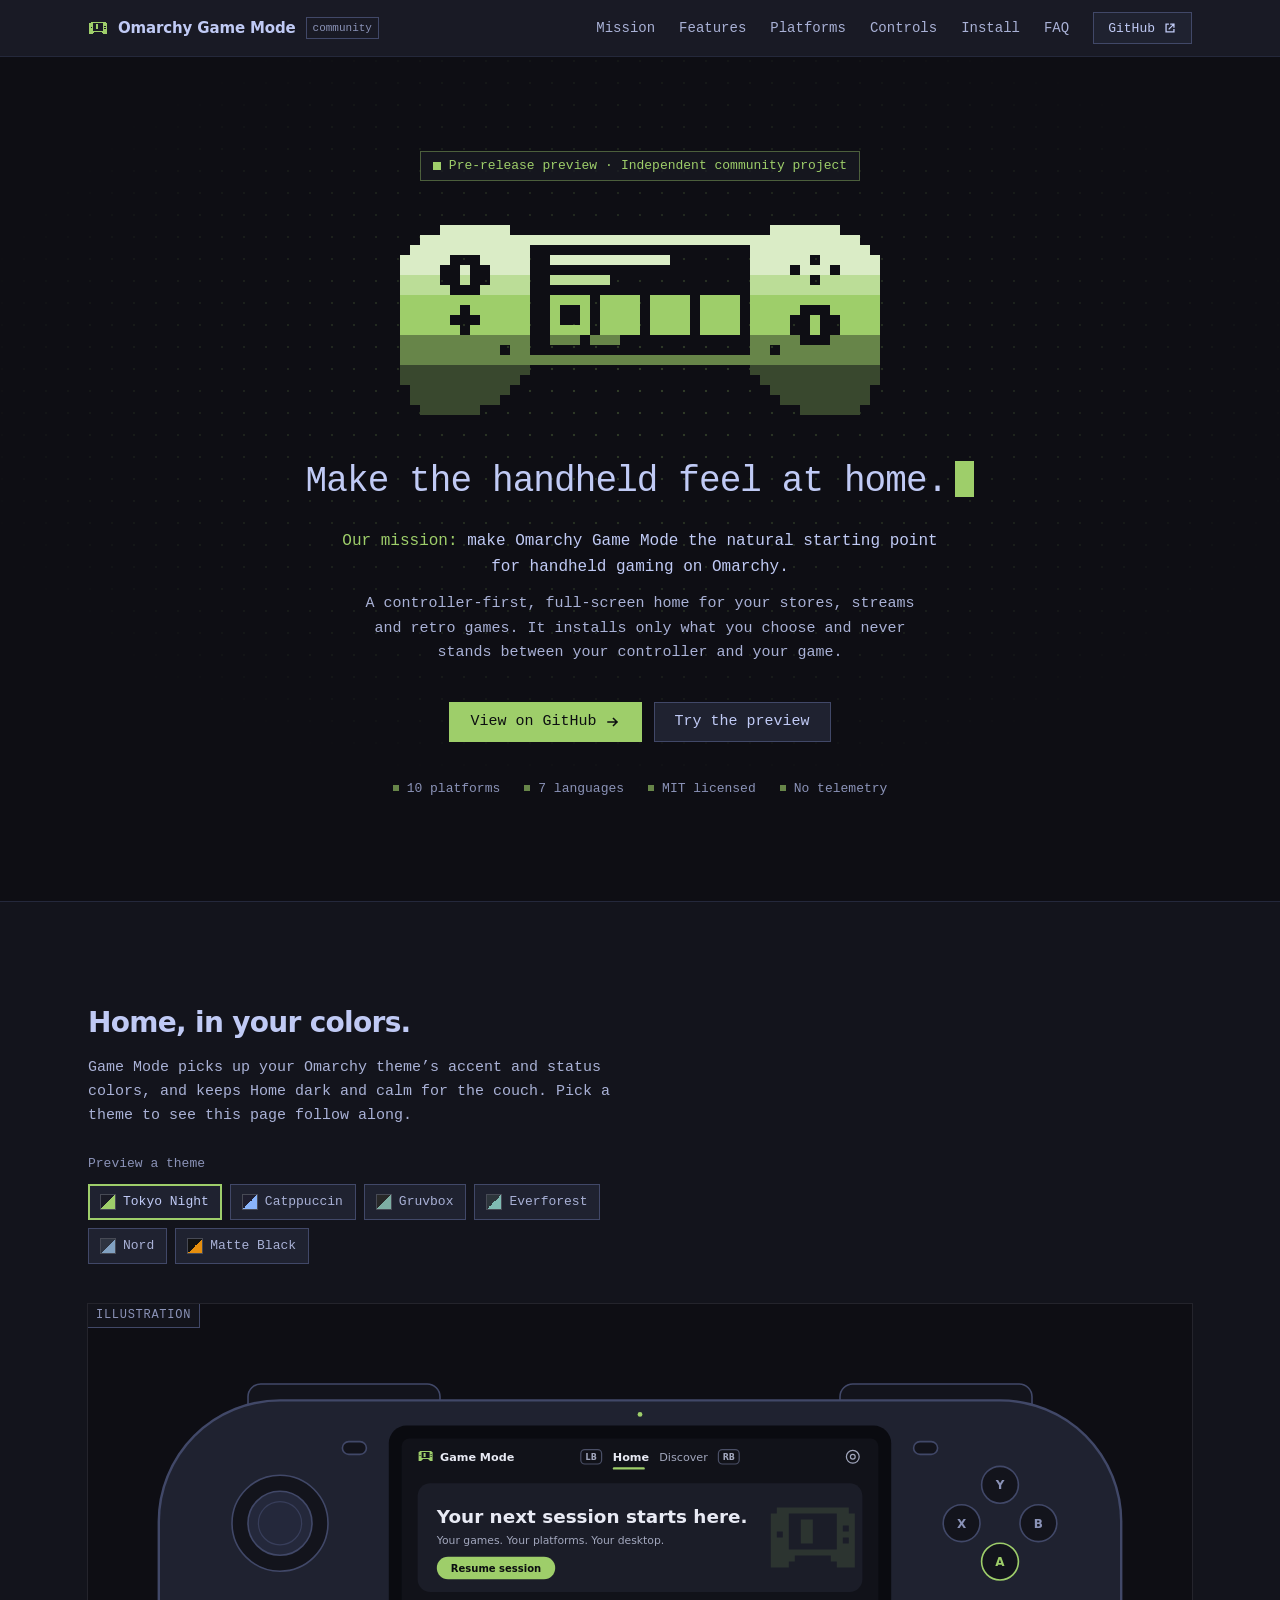
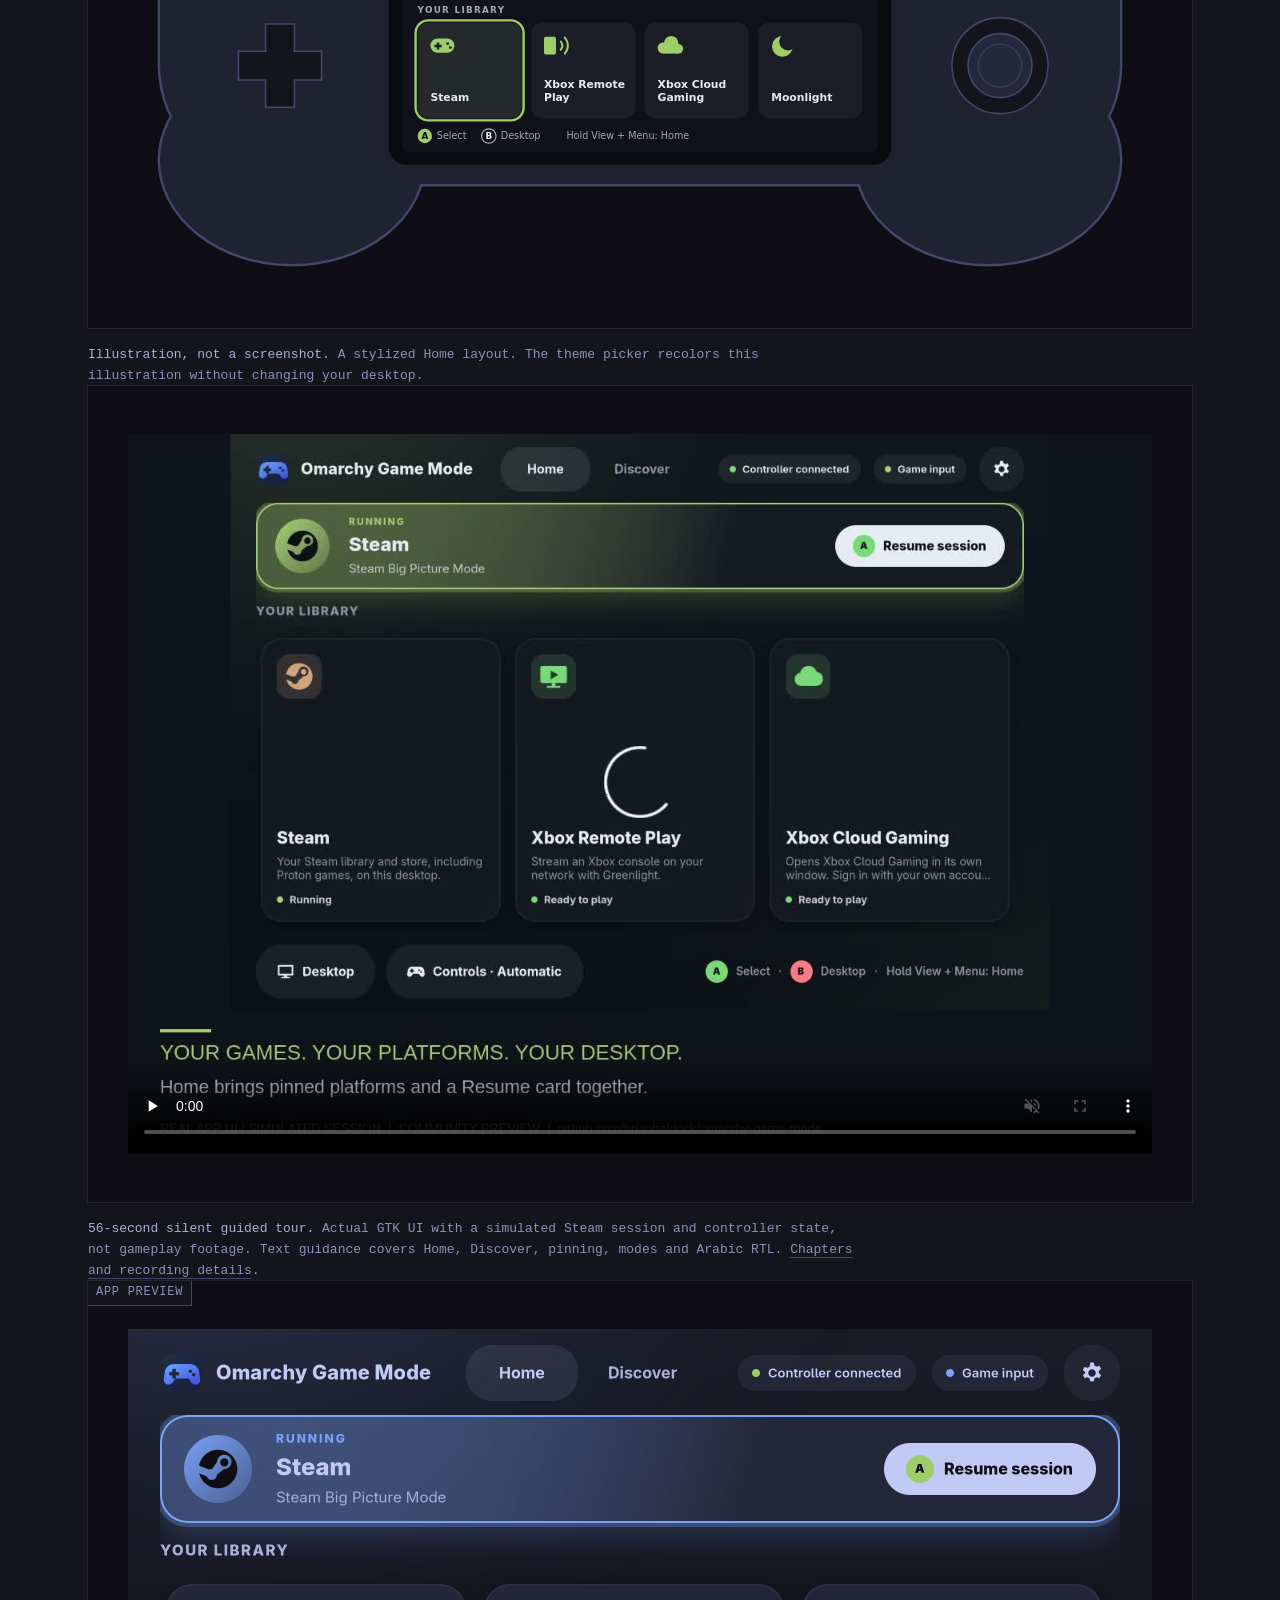
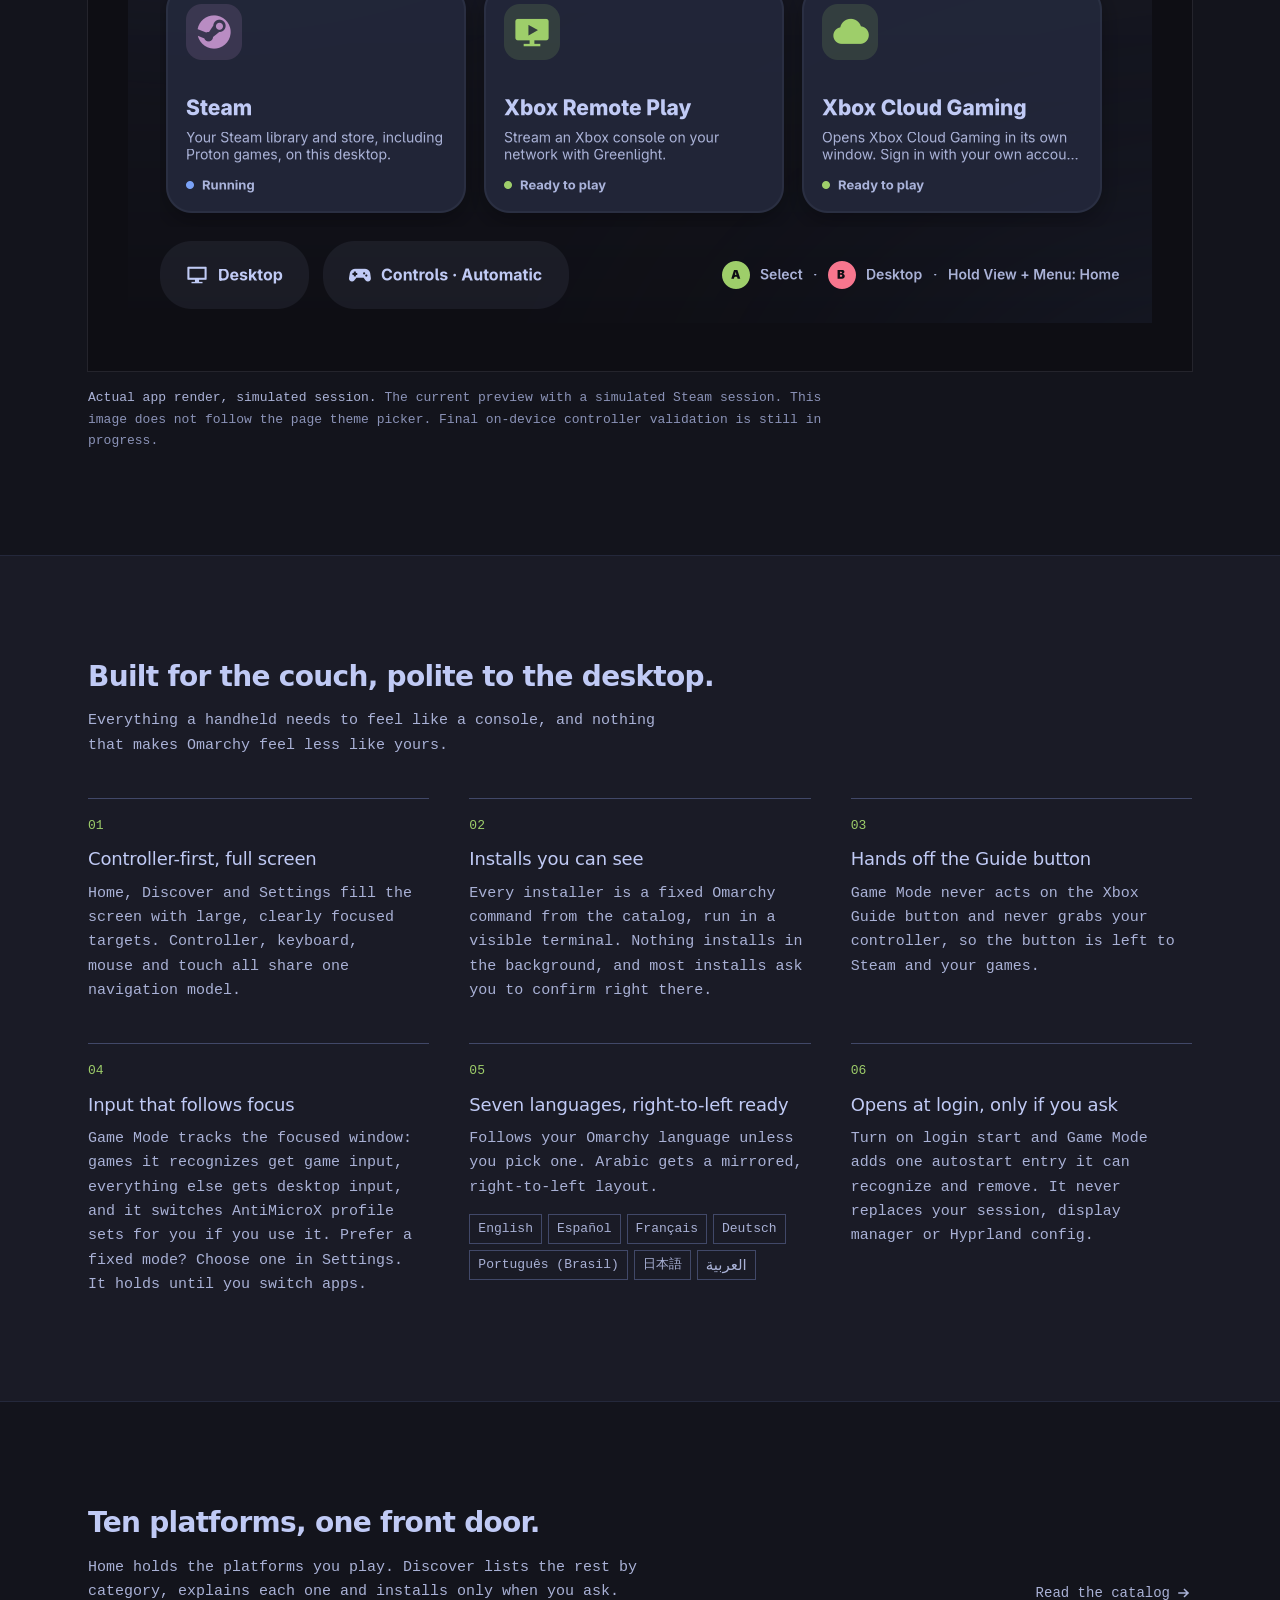
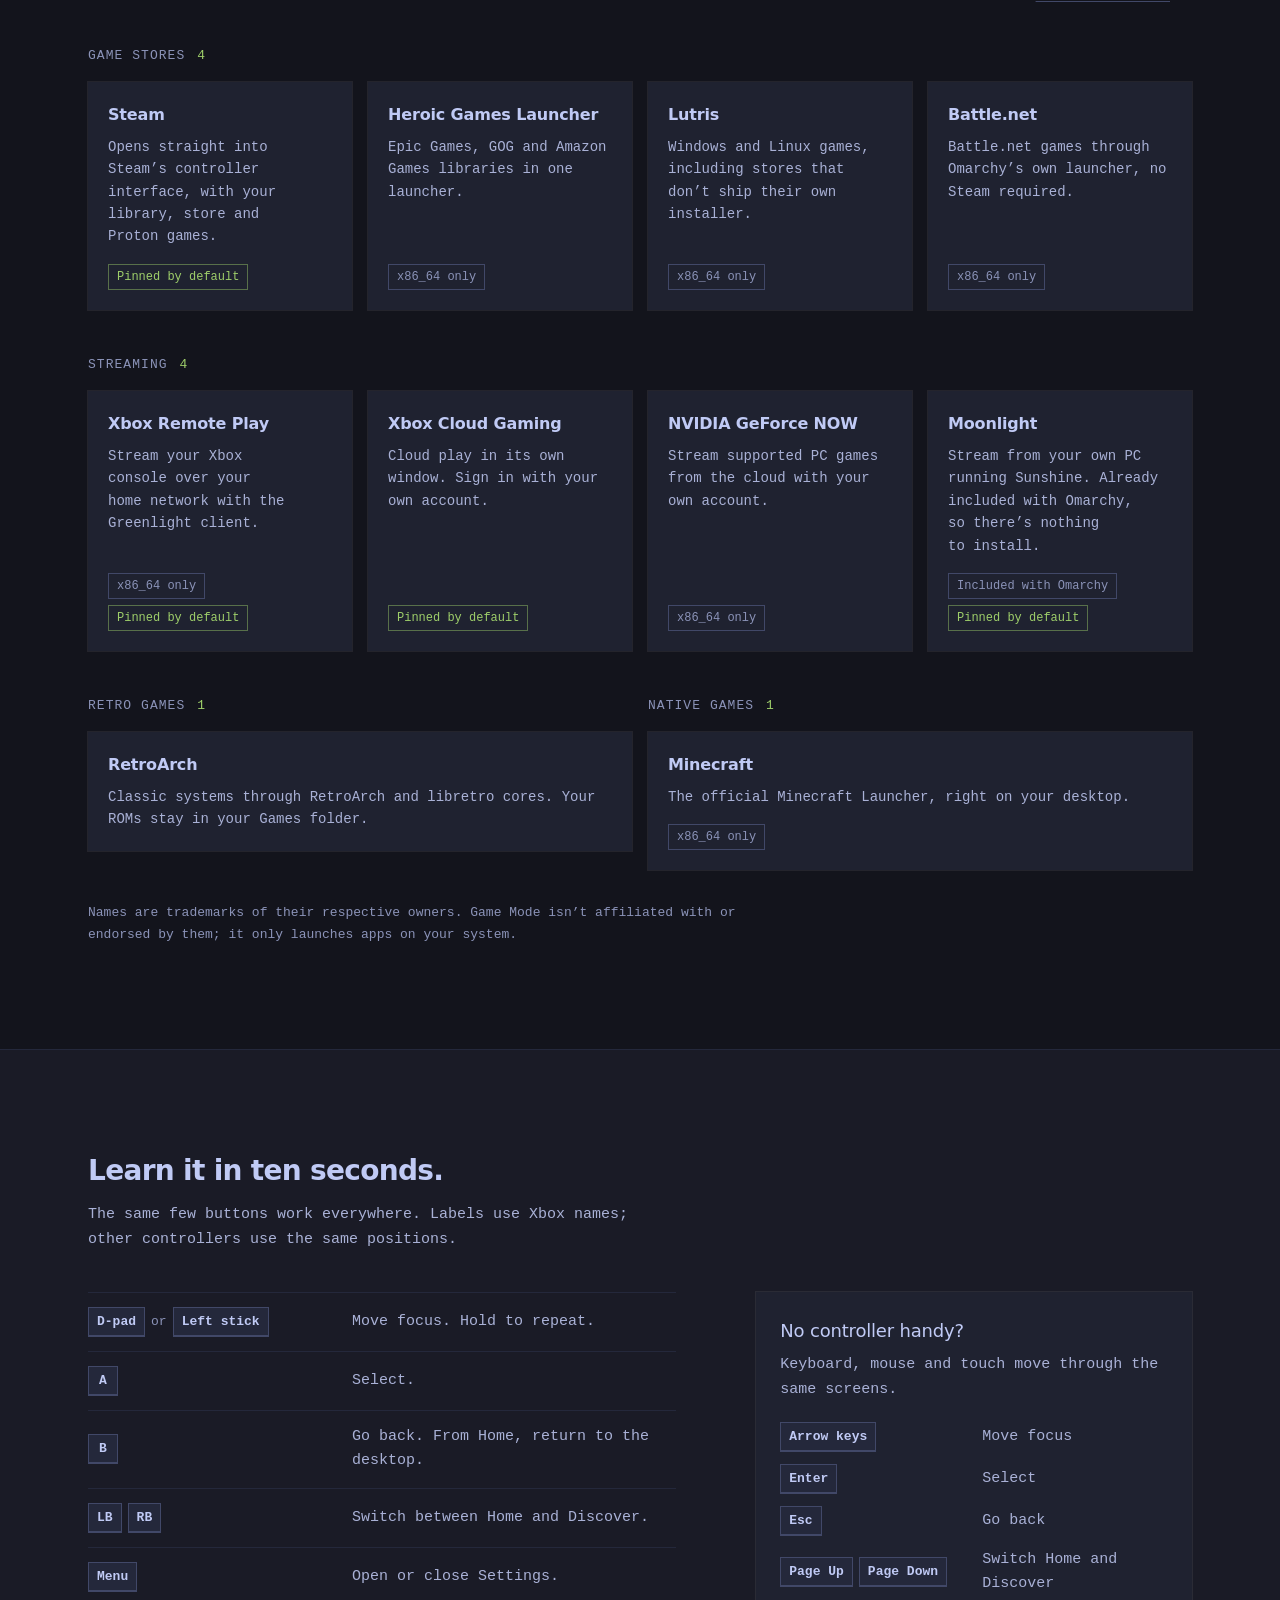
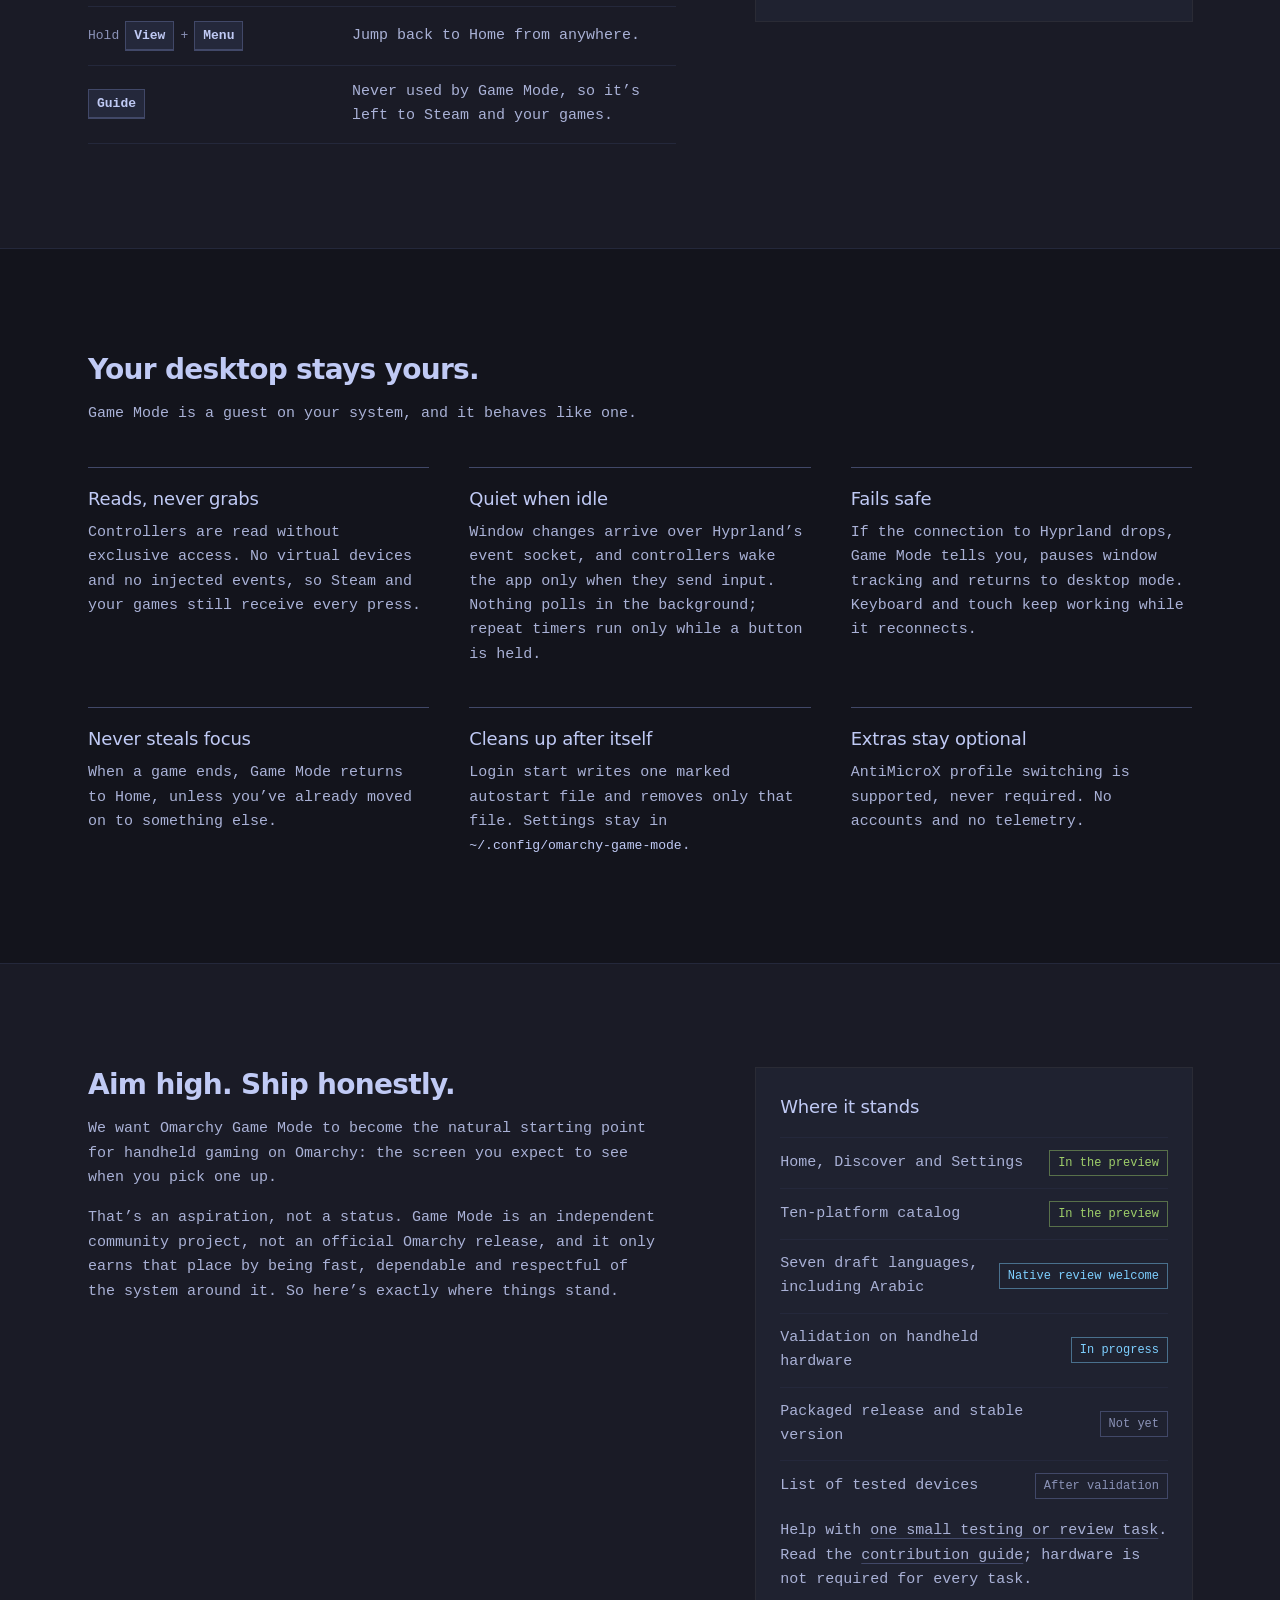
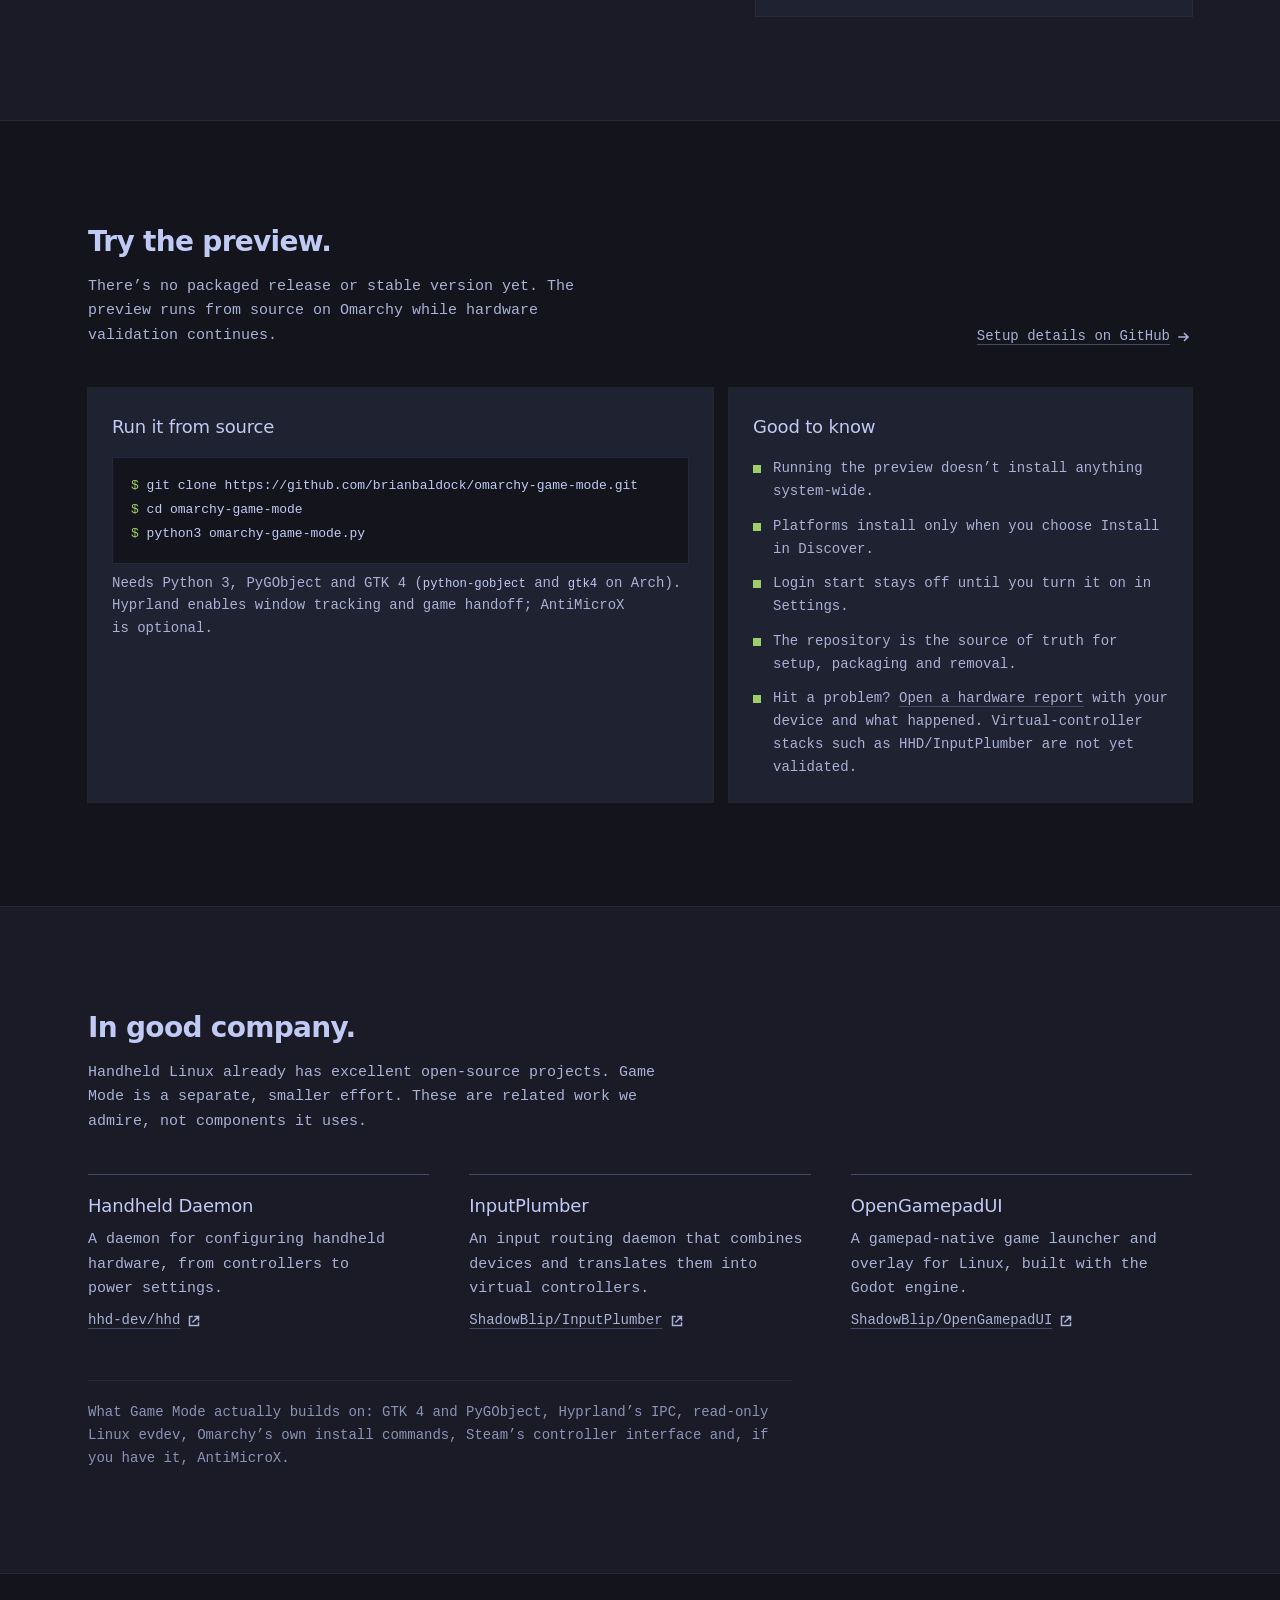
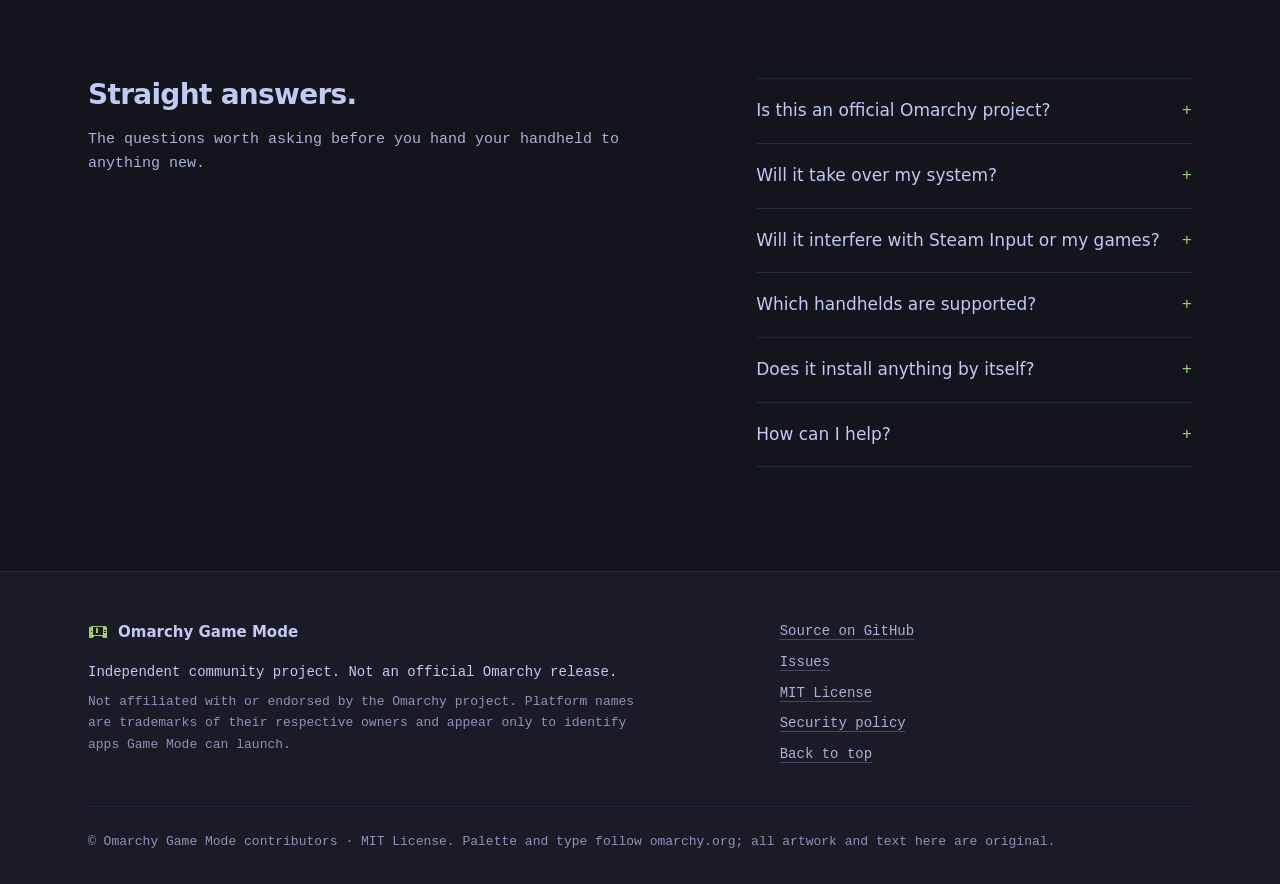
==== commit bd35c634: "Add silent guided demo and contributor recruitment kit" ====
--- a/site/index.html
+++ b/site/index.html
@@ -3,7 +3,7 @@
 <head>
   <meta charset="utf-8">
   <meta name="viewport" content="width=device-width, initial-scale=1">
-  <meta http-equiv="Content-Security-Policy" content="default-src 'none'; img-src 'self'; style-src 'self'; base-uri 'none'; form-action 'none'">
+  <meta http-equiv="Content-Security-Policy" content="default-src 'none'; img-src 'self'; media-src 'self'; style-src 'self'; base-uri 'none'; form-action 'none'">
   <meta name="referrer" content="strict-origin-when-cross-origin">
   <title>Omarchy Game Mode — Make the handheld feel at home</title>
   <meta name="description" content="A controller-first, full-screen gaming home for Omarchy. An independent community project in pre-release preview, not an official Omarchy release.">
@@ -220,6 +220,16 @@
         </figure>
         <figure class="mockup">
           <div class="mockup-frame">
+            <video class="mockup-art" controls playsinline muted preload="none" poster="assets/demo-poster.jpg" width="1280" height="900" aria-label="Silent guided walkthrough of Omarchy Game Mode">
+              <source src="assets/omarchy-game-mode-demo.mp4" type="video/mp4">
+              <track kind="captions" src="assets/demo-captions.vtt" srclang="en" label="English guidance">
+              <a href="assets/omarchy-game-mode-demo.mp4">Download the silent walkthrough</a>.
+            </video>
+          </div>
+          <figcaption><strong>56-second silent guided tour.</strong> Actual GTK UI with a simulated Steam session and controller state, not gameplay footage. Text guidance covers Home, Discover, pinning, modes and Arabic RTL. <a href="https://github.com/brianbaldock/omarchy-game-mode/blob/main/media/README.md">Chapters and recording details</a>.</figcaption>
+        </figure>
+        <figure class="mockup">
+          <div class="mockup-frame">
             <span class="figure-tag" aria-hidden="true">App preview</span>
             <img class="mockup-art" src="assets/home-preview.png" width="1024" height="594" loading="lazy" alt="Omarchy Game Mode Home, with Steam Resume, pinned gaming platforms, and desktop and controller-mode controls.">
           </div>
@@ -471,11 +481,12 @@
           <ul class="status-list">
             <li><span>Home, Discover and Settings</span><span class="badge is-done">In the preview</span></li>
             <li><span>Ten-platform catalog</span><span class="badge is-done">In the preview</span></li>
-            <li><span>Seven languages, including Arabic</span><span class="badge is-done">In the preview</span></li>
+            <li><span>Seven draft languages, including Arabic</span><span class="badge is-progress">Native review welcome</span></li>
             <li><span>Validation on handheld hardware</span><span class="badge is-progress">In progress</span></li>
             <li><span>Packaged release and stable version</span><span class="badge is-later">Not yet</span></li>
             <li><span>List of tested devices</span><span class="badge is-later">After validation</span></li>
           </ul>
+          <p>Help with <a href="https://github.com/brianbaldock/omarchy-game-mode/issues?q=is%3Aissue%20is%3Aopen%20label%3A%22help%20wanted%22">one small testing or review task</a>. Read the <a href="https://github.com/brianbaldock/omarchy-game-mode/blob/main/CONTRIBUTING.md">contribution guide</a>; hardware is not required for every task.</p>
         </div>
       </div>
     </section>
@@ -502,7 +513,7 @@
               <li>Platforms install only when you choose Install in Discover.</li>
               <li>Login start stays off until you turn it on in Settings.</li>
               <li>The repository is the source of truth for setup, packaging and removal.</li>
-              <li>Hit a problem? <a href="https://github.com/brianbaldock/omarchy-game-mode/issues">Open an issue</a> with your device and what happened.</li>
+              <li>Hit a problem? <a href="https://github.com/brianbaldock/omarchy-game-mode/issues/new?template=hardware-validation.yml">Open a hardware report</a> with your device and what happened. Virtual-controller stacks such as HHD/InputPlumber are not yet validated.</li>
             </ul>
           </div>
         </div>
@@ -567,7 +578,7 @@
           </details>
           <details>
             <summary>How can I help?</summary>
-            <p>Try the preview, <a href="https://github.com/brianbaldock/omarchy-game-mode/issues">report issues</a> with your device and what happened, or propose a platform for the catalog. The code is MIT-licensed.</p>
+            <p>Help test a handheld, review a translation, or improve Python/GTK interactions and accessibility. Read the <a href="https://github.com/brianbaldock/omarchy-game-mode/blob/main/CONTRIBUTING.md">contribution guide</a>, then pick a <a href="https://github.com/brianbaldock/omarchy-game-mode/issues?q=is%3Aissue%20is%3Aopen%20label%3A%22help%20wanted%22">scoped help wanted issue</a>. Small contributions and reproducible reports are welcome. The code is MIT-licensed.</p>
           </details>
         </div>
       </div>
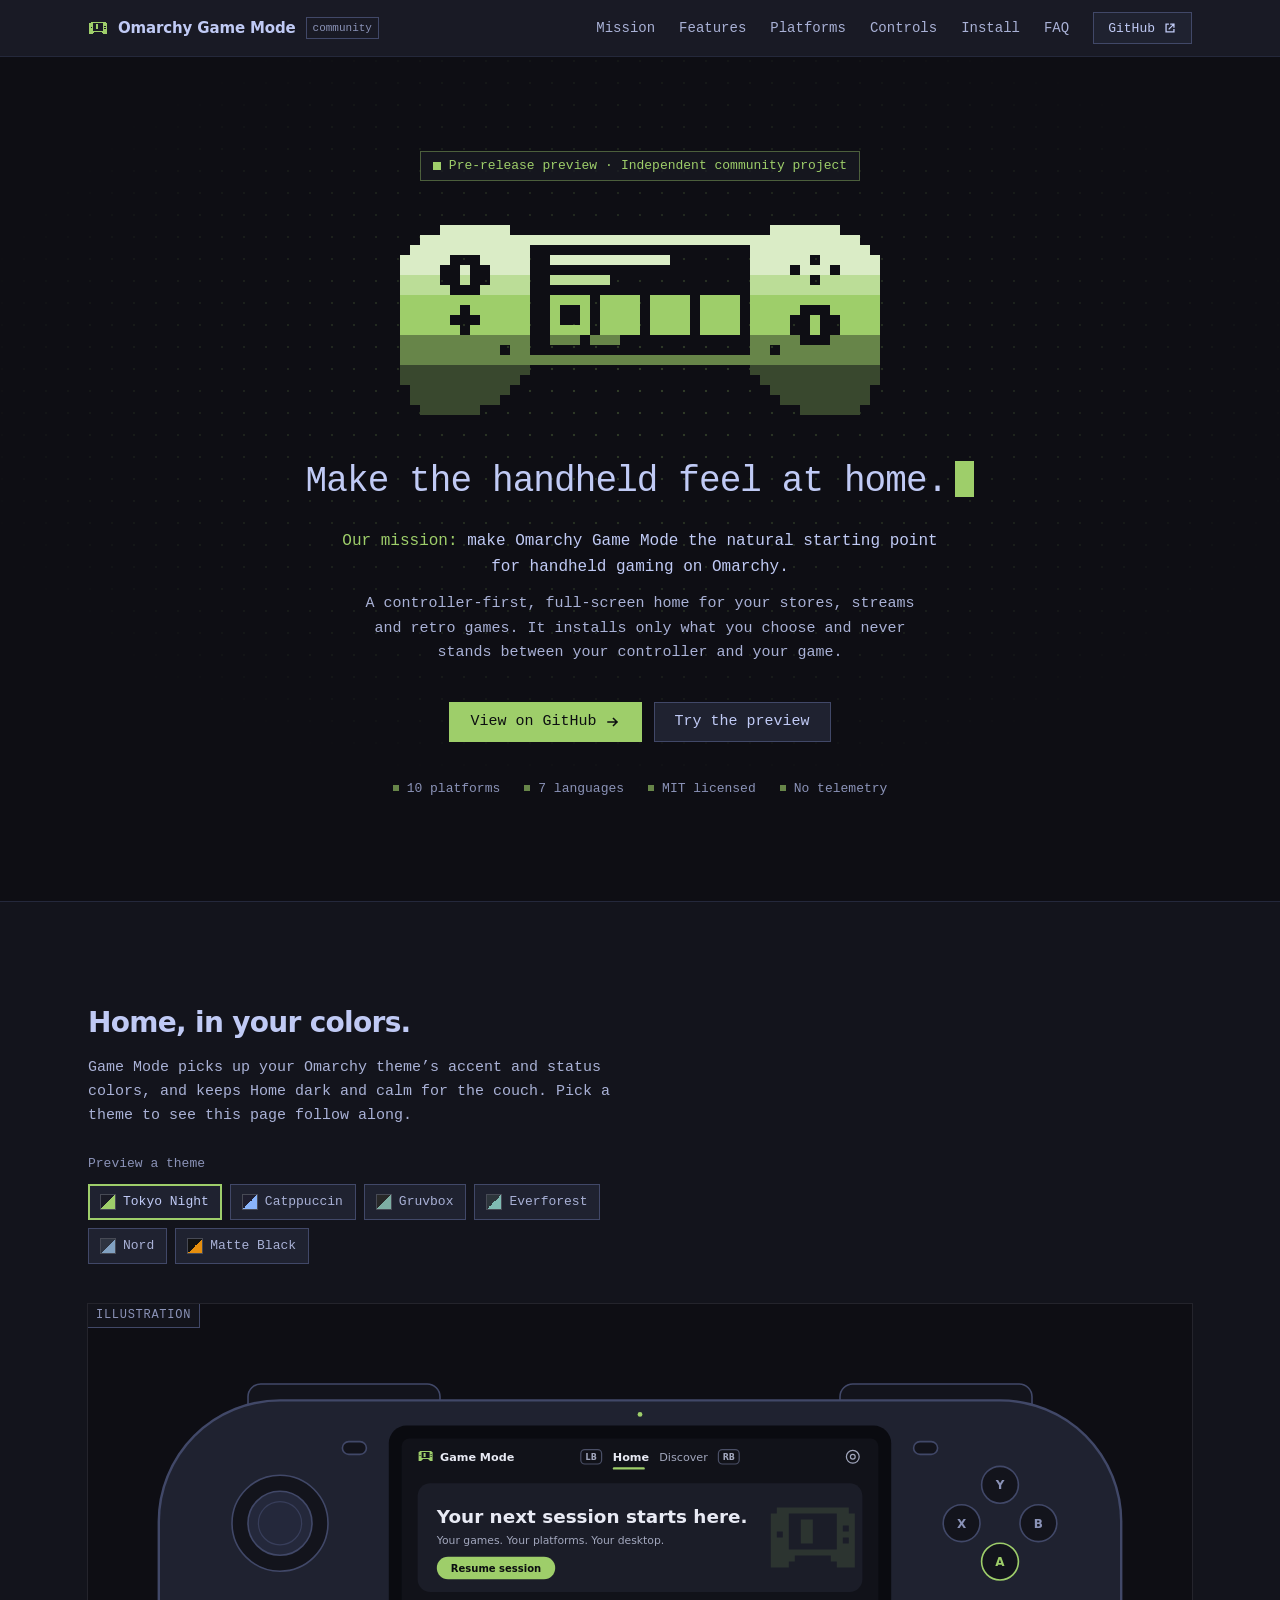
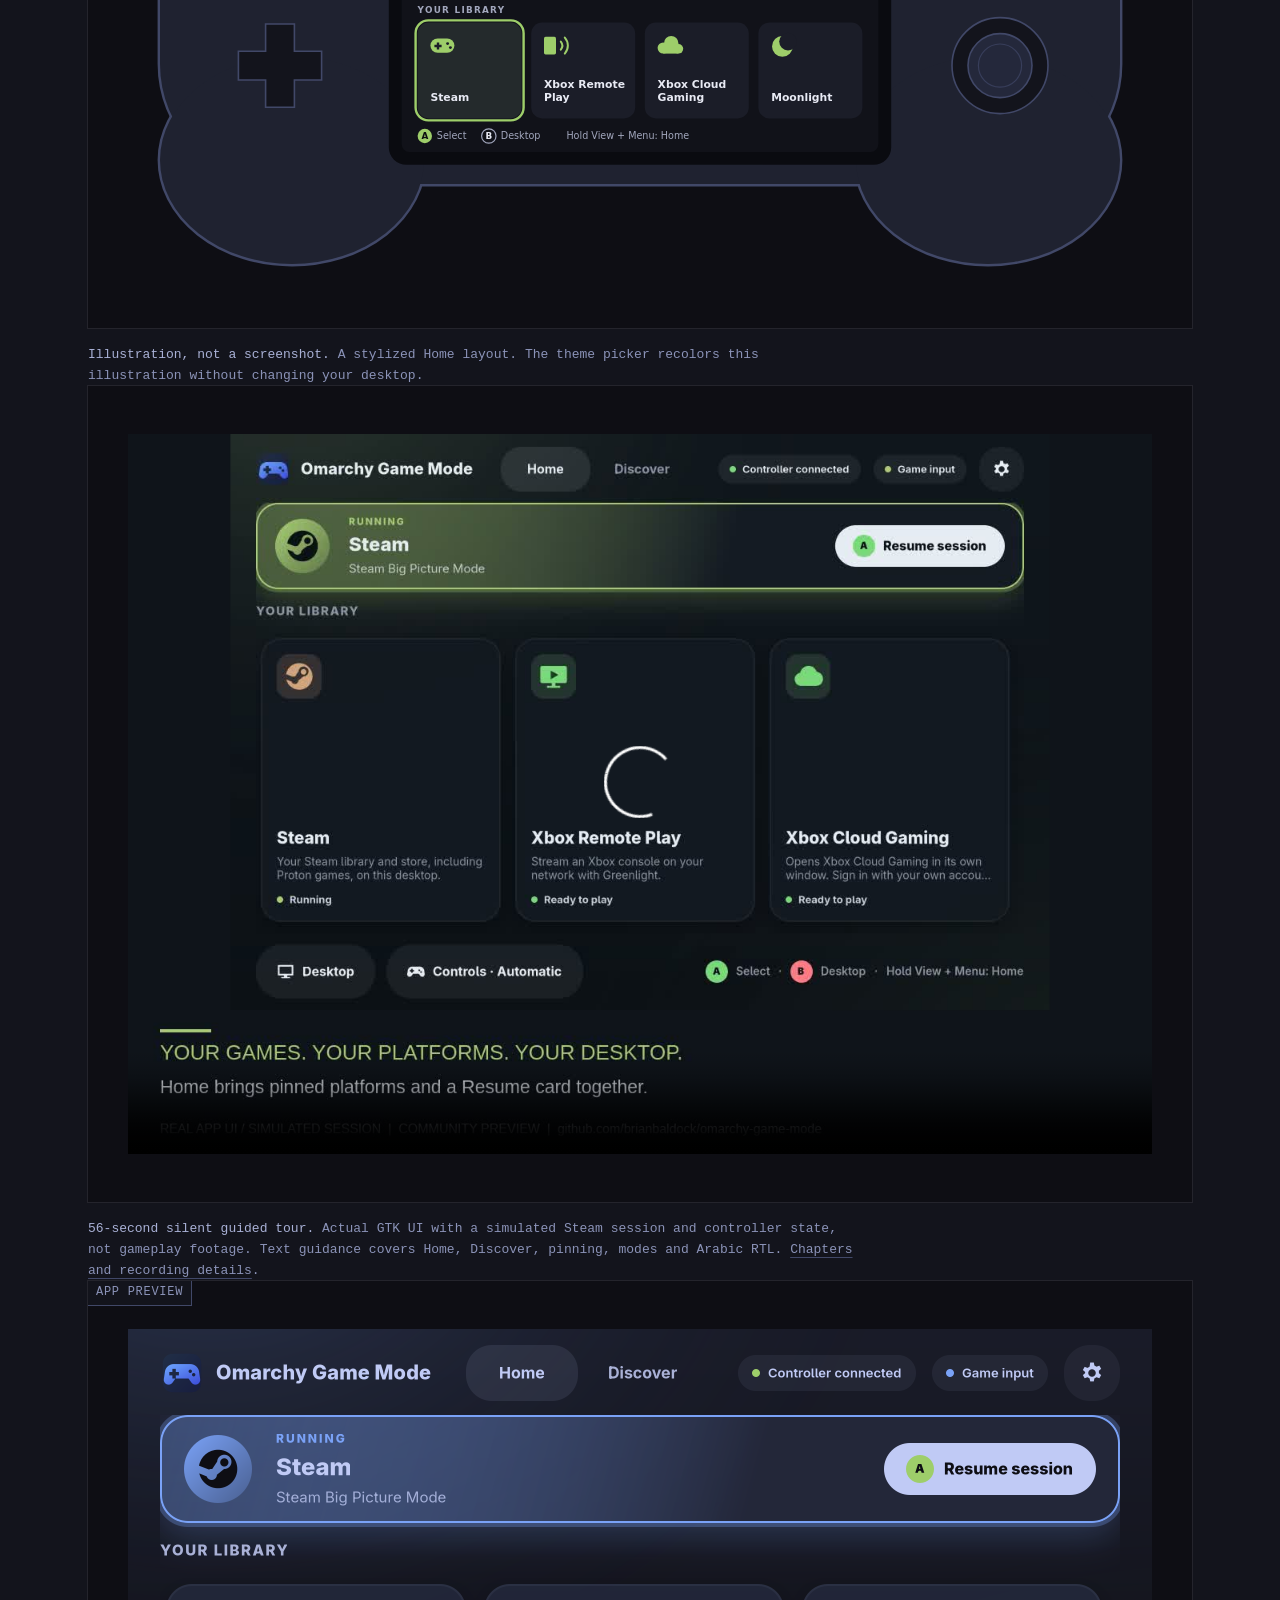
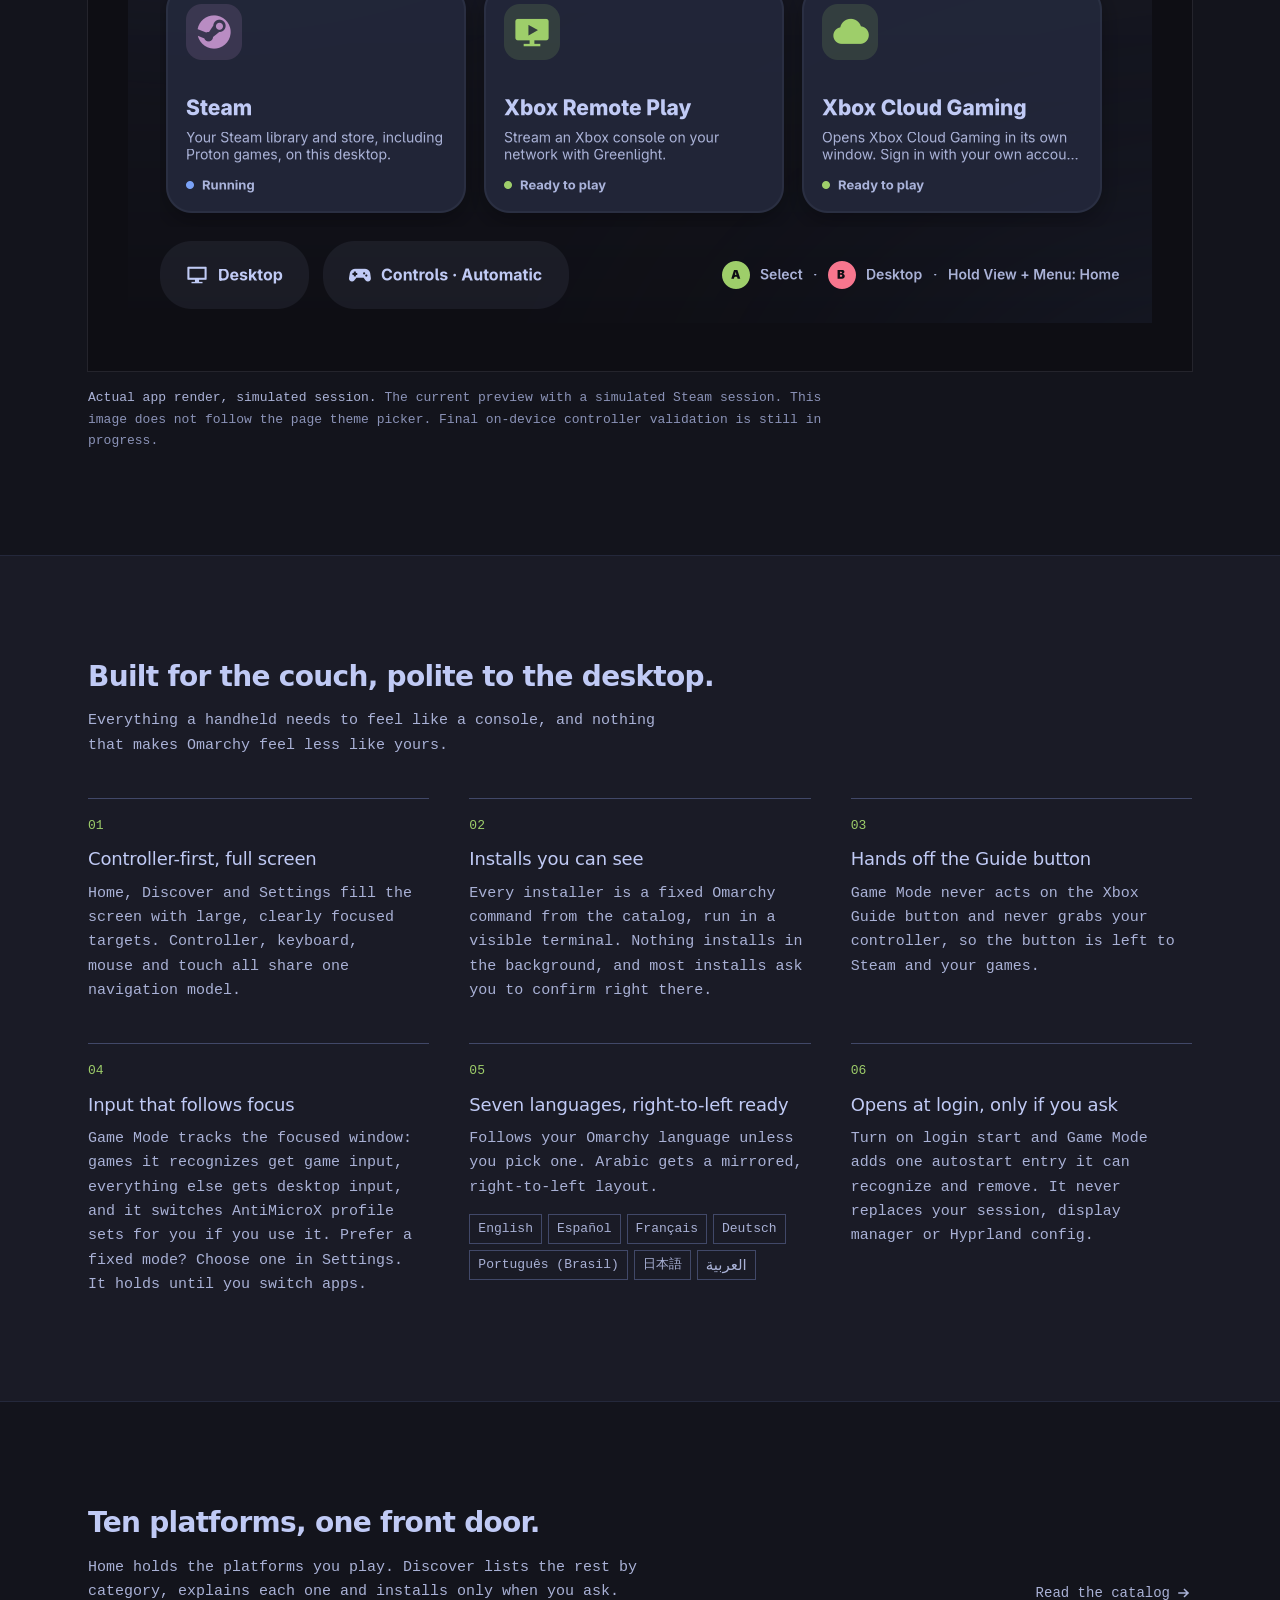
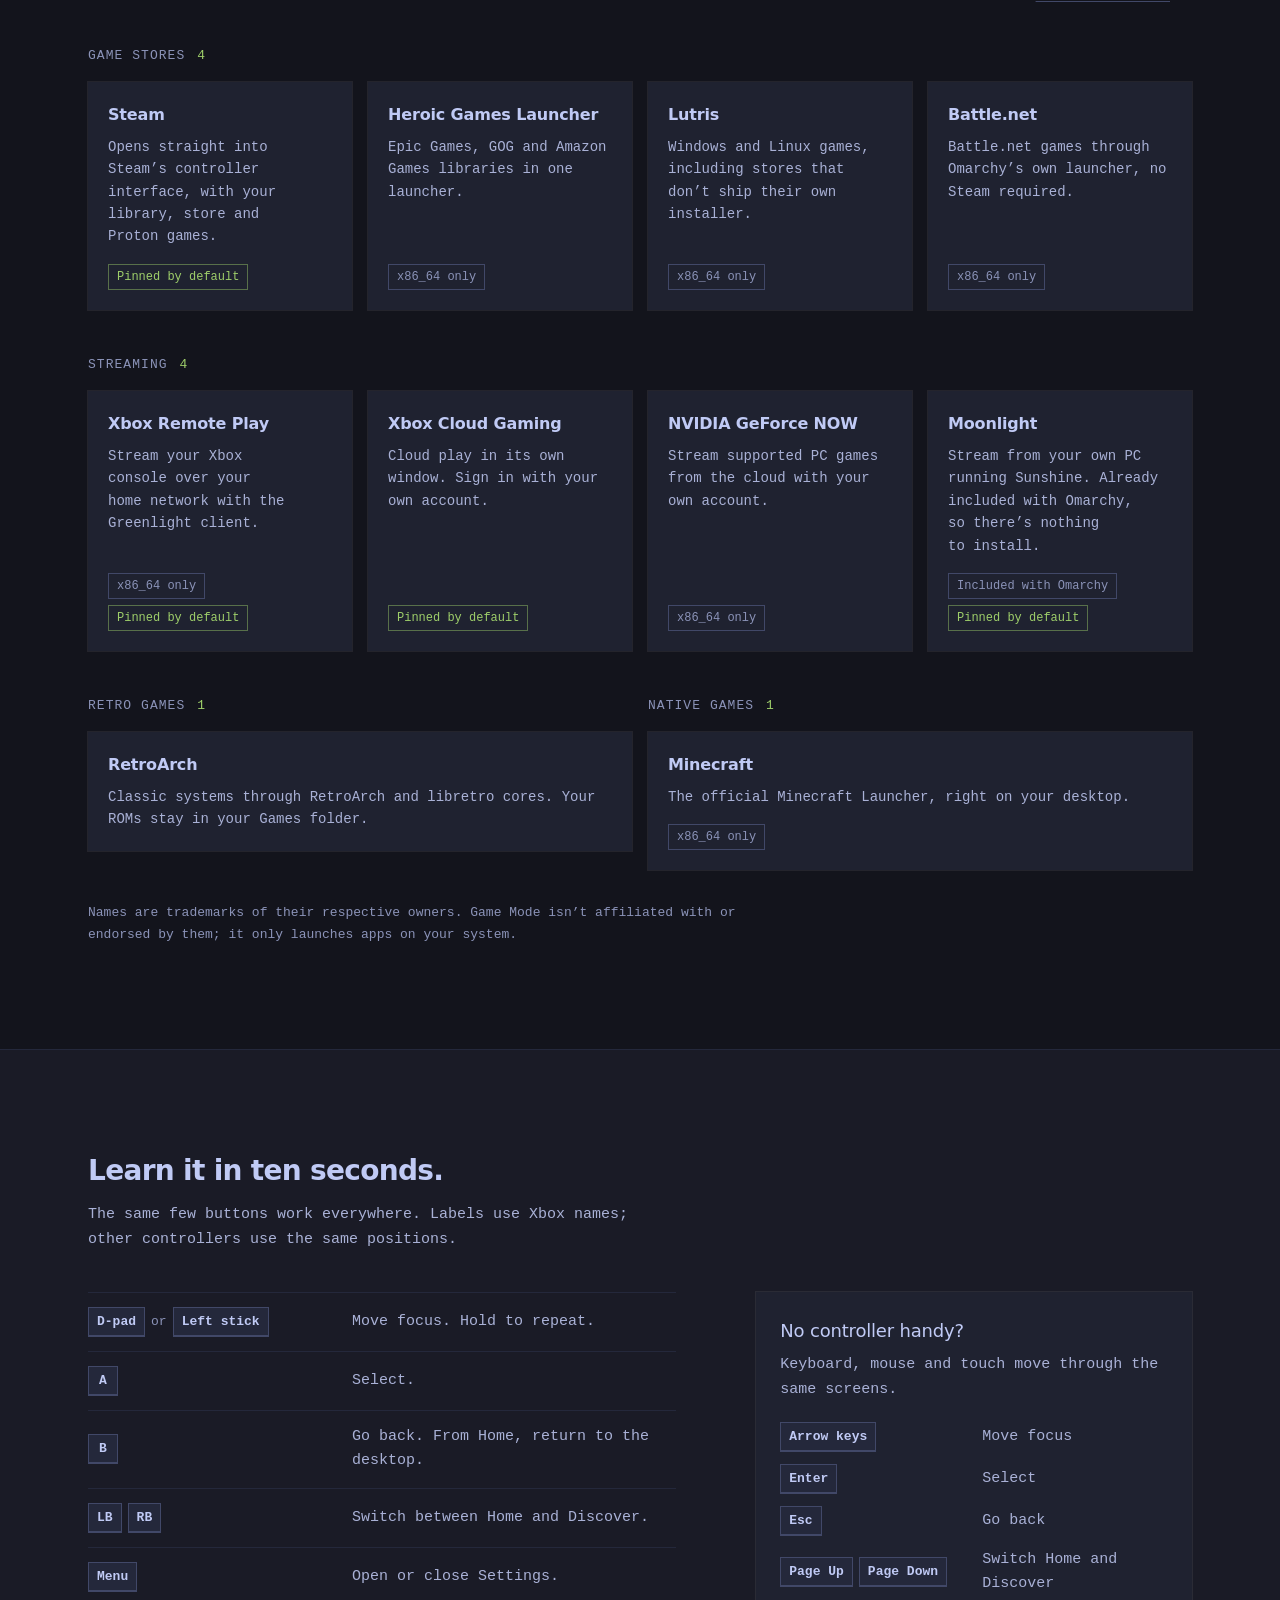
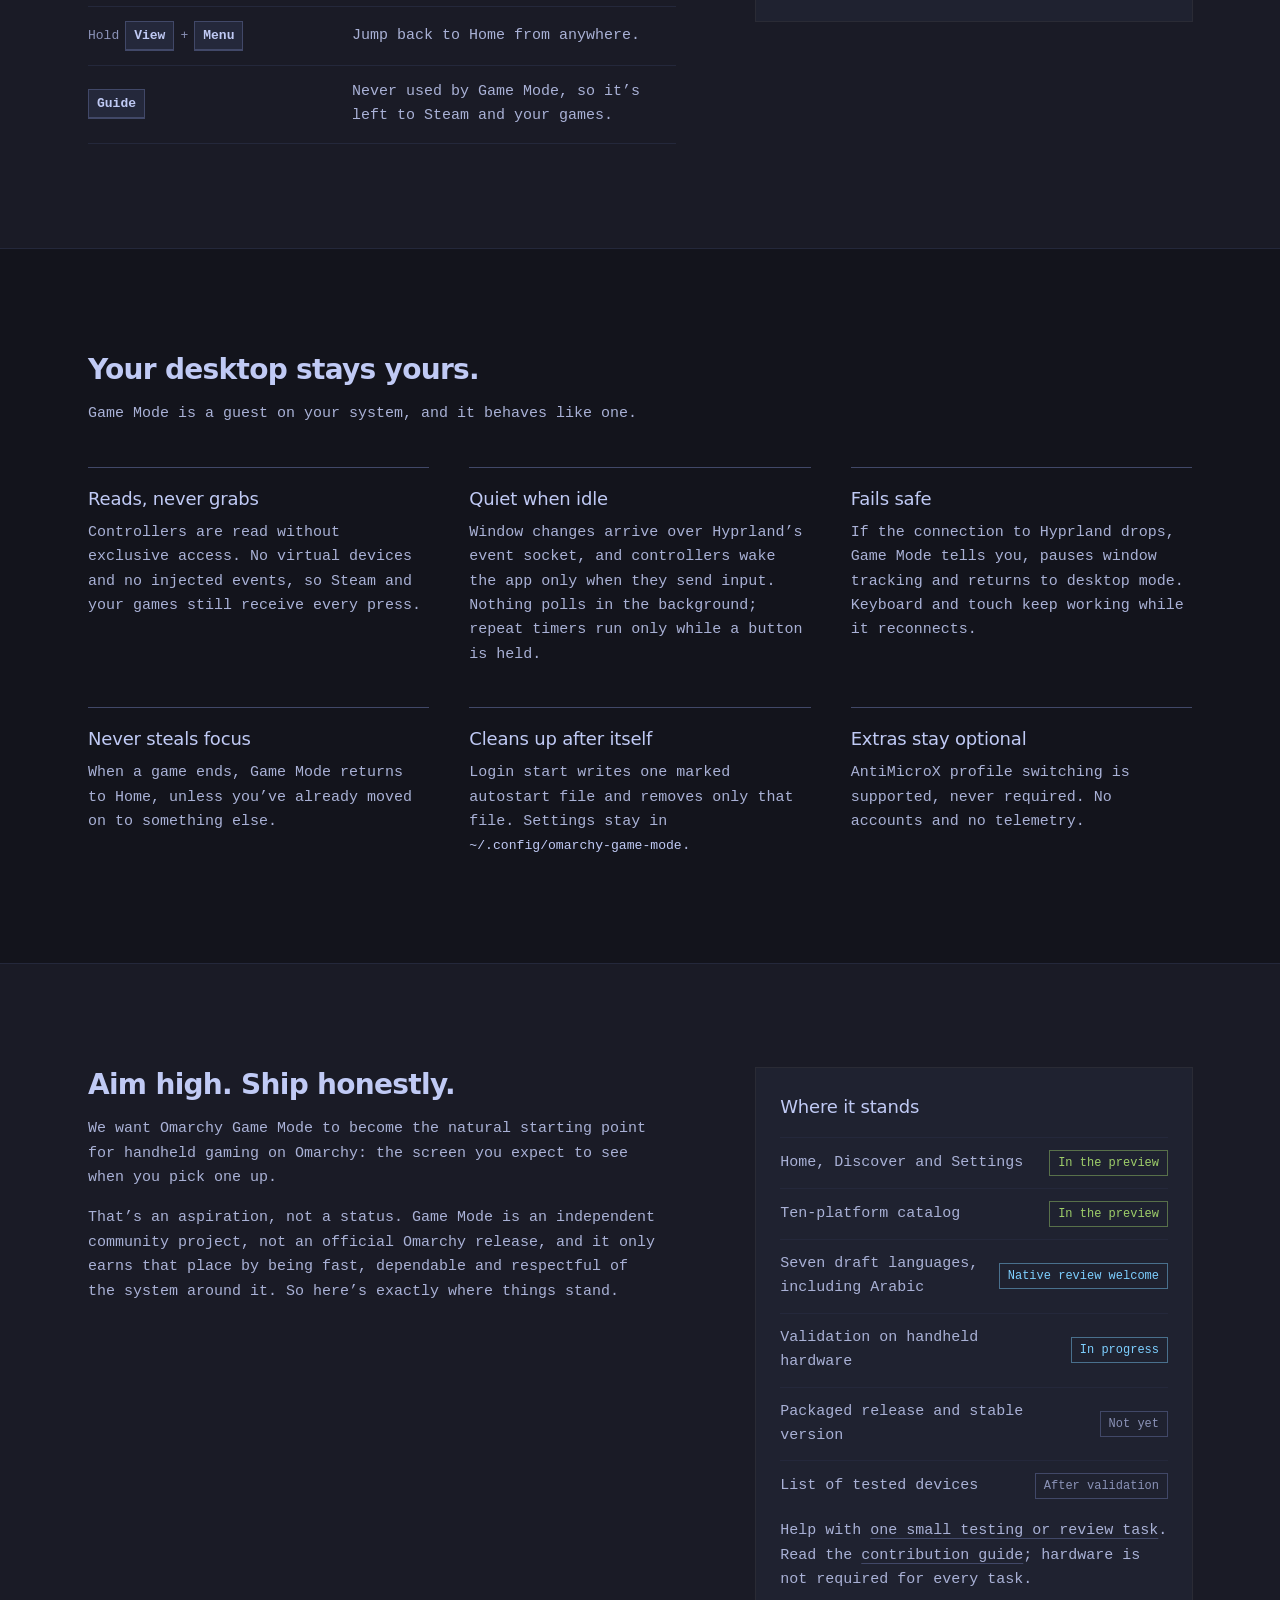
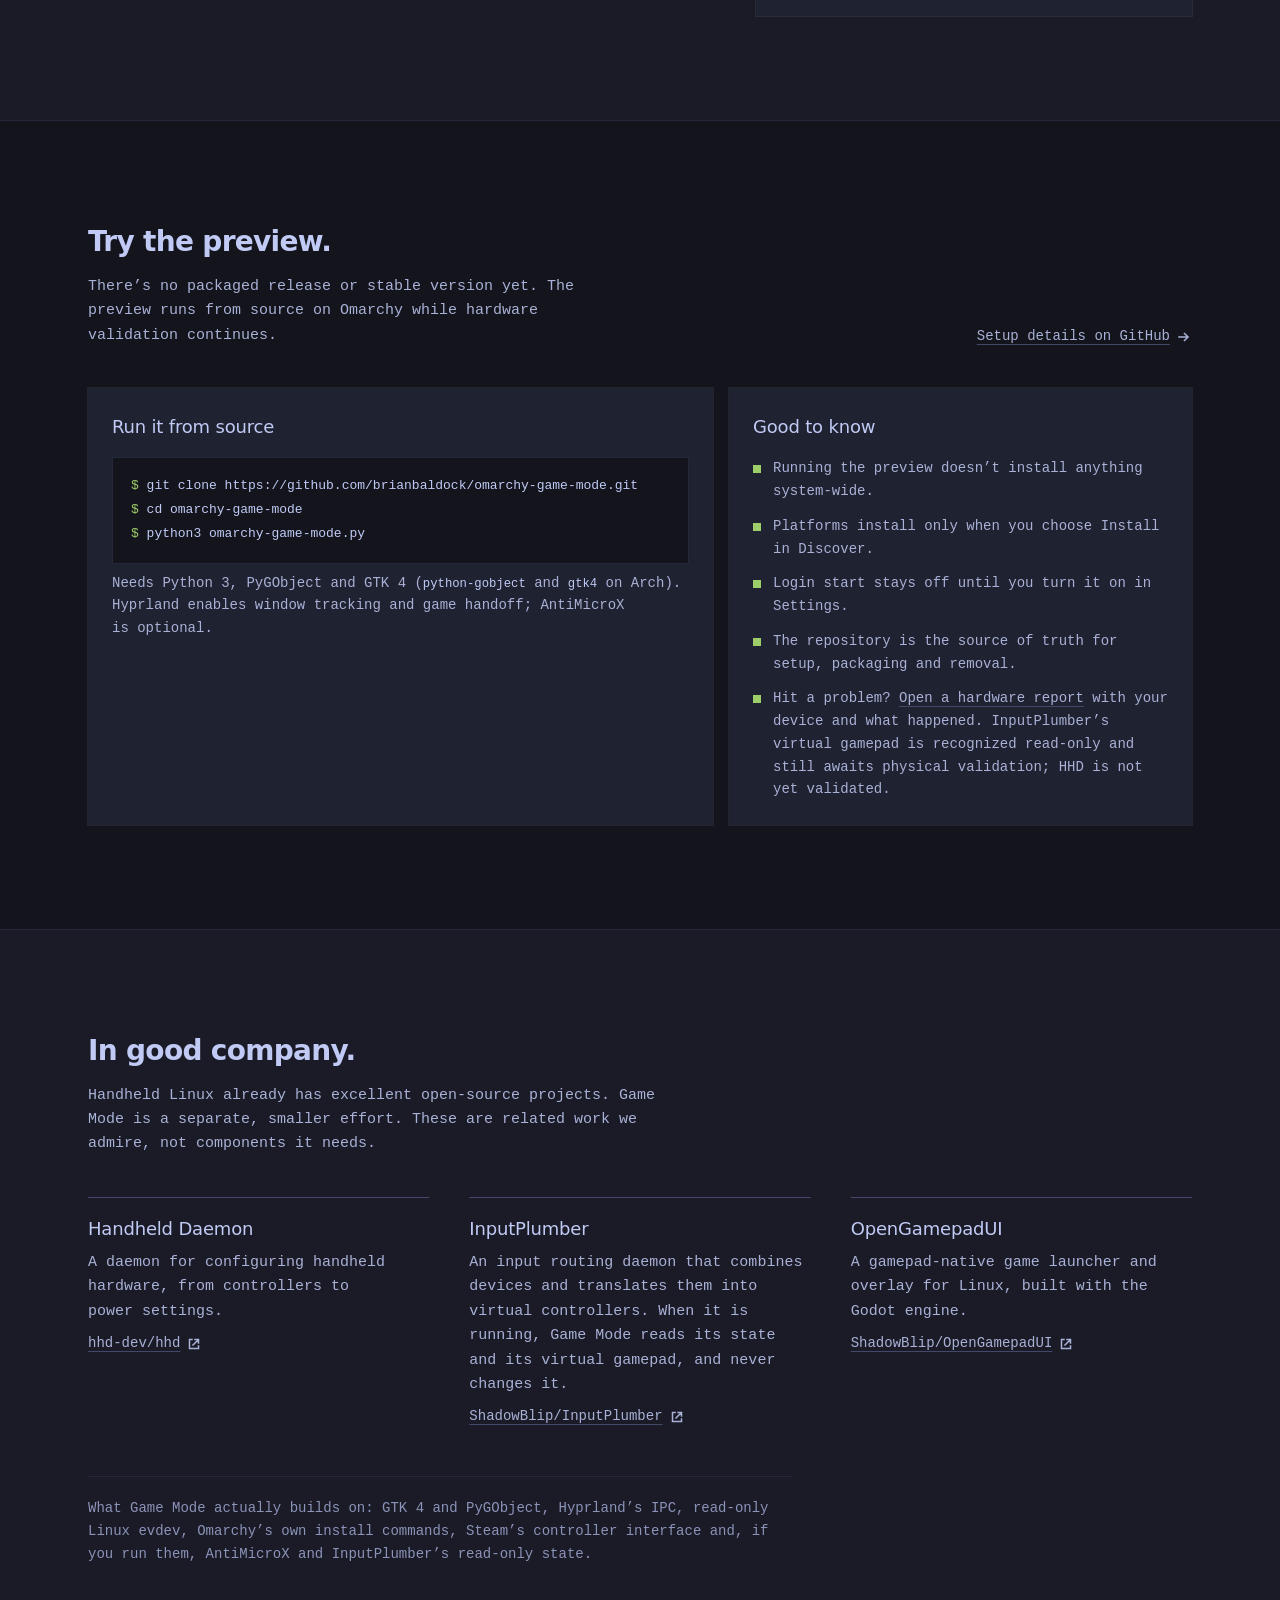
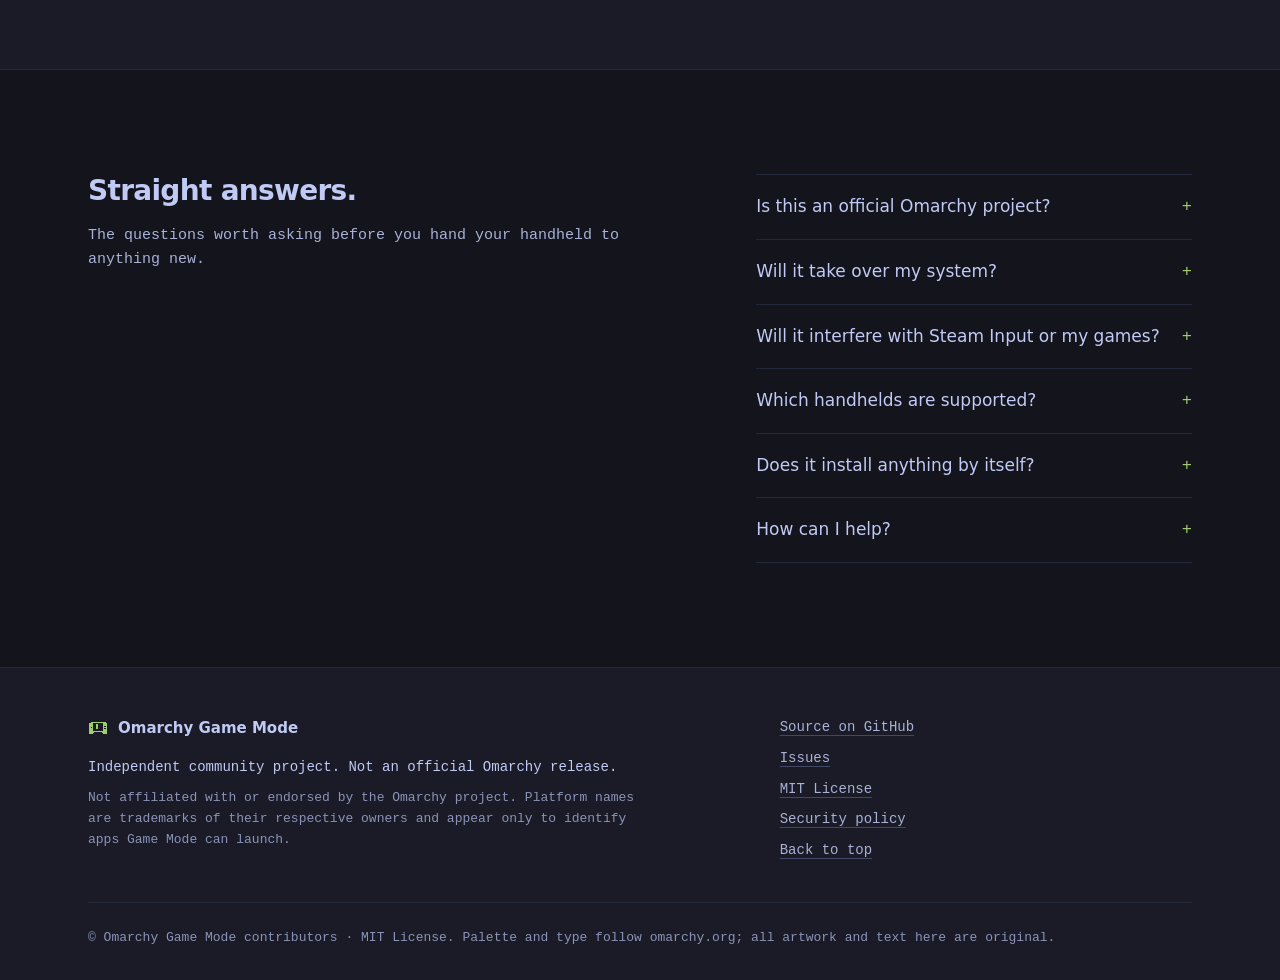
==== commit cb1e58fe: "Document read-only InputPlumber support The README, the contribution guide, the site and the hardwar" ====
--- a/site/index.html
+++ b/site/index.html
@@ -513,7 +513,7 @@
               <li>Platforms install only when you choose Install in Discover.</li>
               <li>Login start stays off until you turn it on in Settings.</li>
               <li>The repository is the source of truth for setup, packaging and removal.</li>
-              <li>Hit a problem? <a href="https://github.com/brianbaldock/omarchy-game-mode/issues/new?template=hardware-validation.yml">Open a hardware report</a> with your device and what happened. Virtual-controller stacks such as HHD/InputPlumber are not yet validated.</li>
+              <li>Hit a problem? <a href="https://github.com/brianbaldock/omarchy-game-mode/issues/new?template=hardware-validation.yml">Open a hardware report</a> with your device and what happened. InputPlumber’s virtual gamepad is recognized read-only and still awaits physical validation; HHD is not yet validated.</li>
             </ul>
           </div>
         </div>
@@ -525,7 +525,7 @@
         <div class="section-head">
           <div>
             <h2 id="related-title">In good company.</h2>
-            <p class="lede">Handheld Linux already has excellent open-source projects. Game Mode is a separate, smaller effort. These are related work we admire, not components it uses.</p>
+            <p class="lede">Handheld Linux already has excellent open-source projects. Game Mode is a separate, smaller effort. These are related work we admire, not components it needs.</p>
           </div>
         </div>
         <ul class="rules">
@@ -536,7 +536,7 @@
           </li>
           <li>
             <h3>InputPlumber</h3>
-            <p>An input routing daemon that combines devices and translates them into virtual controllers.</p>
+            <p>An input routing daemon that combines devices and translates them into virtual controllers. When it is running, Game Mode reads its state and its virtual gamepad, and never changes it.</p>
             <p class="rule-link"><a href="https://github.com/ShadowBlip/InputPlumber">ShadowBlip/InputPlumber<svg class="icon" aria-hidden="true" focusable="false"><use href="#i-external"/></svg></a></p>
           </li>
           <li>
@@ -545,7 +545,7 @@
             <p class="rule-link"><a href="https://github.com/ShadowBlip/OpenGamepadUI">ShadowBlip/OpenGamepadUI<svg class="icon" aria-hidden="true" focusable="false"><use href="#i-external"/></svg></a></p>
           </li>
         </ul>
-        <p class="builds-on">What Game Mode actually builds on: GTK 4 and PyGObject, Hyprland’s IPC, read-only Linux evdev, Omarchy’s own install commands, Steam’s controller interface and, if you have it, AntiMicroX.</p>
+        <p class="builds-on">What Game Mode actually builds on: GTK 4 and PyGObject, Hyprland’s IPC, read-only Linux evdev, Omarchy’s own install commands, Steam’s controller interface and, if you run them, AntiMicroX and InputPlumber’s read-only state.</p>
       </div>
     </section>
 
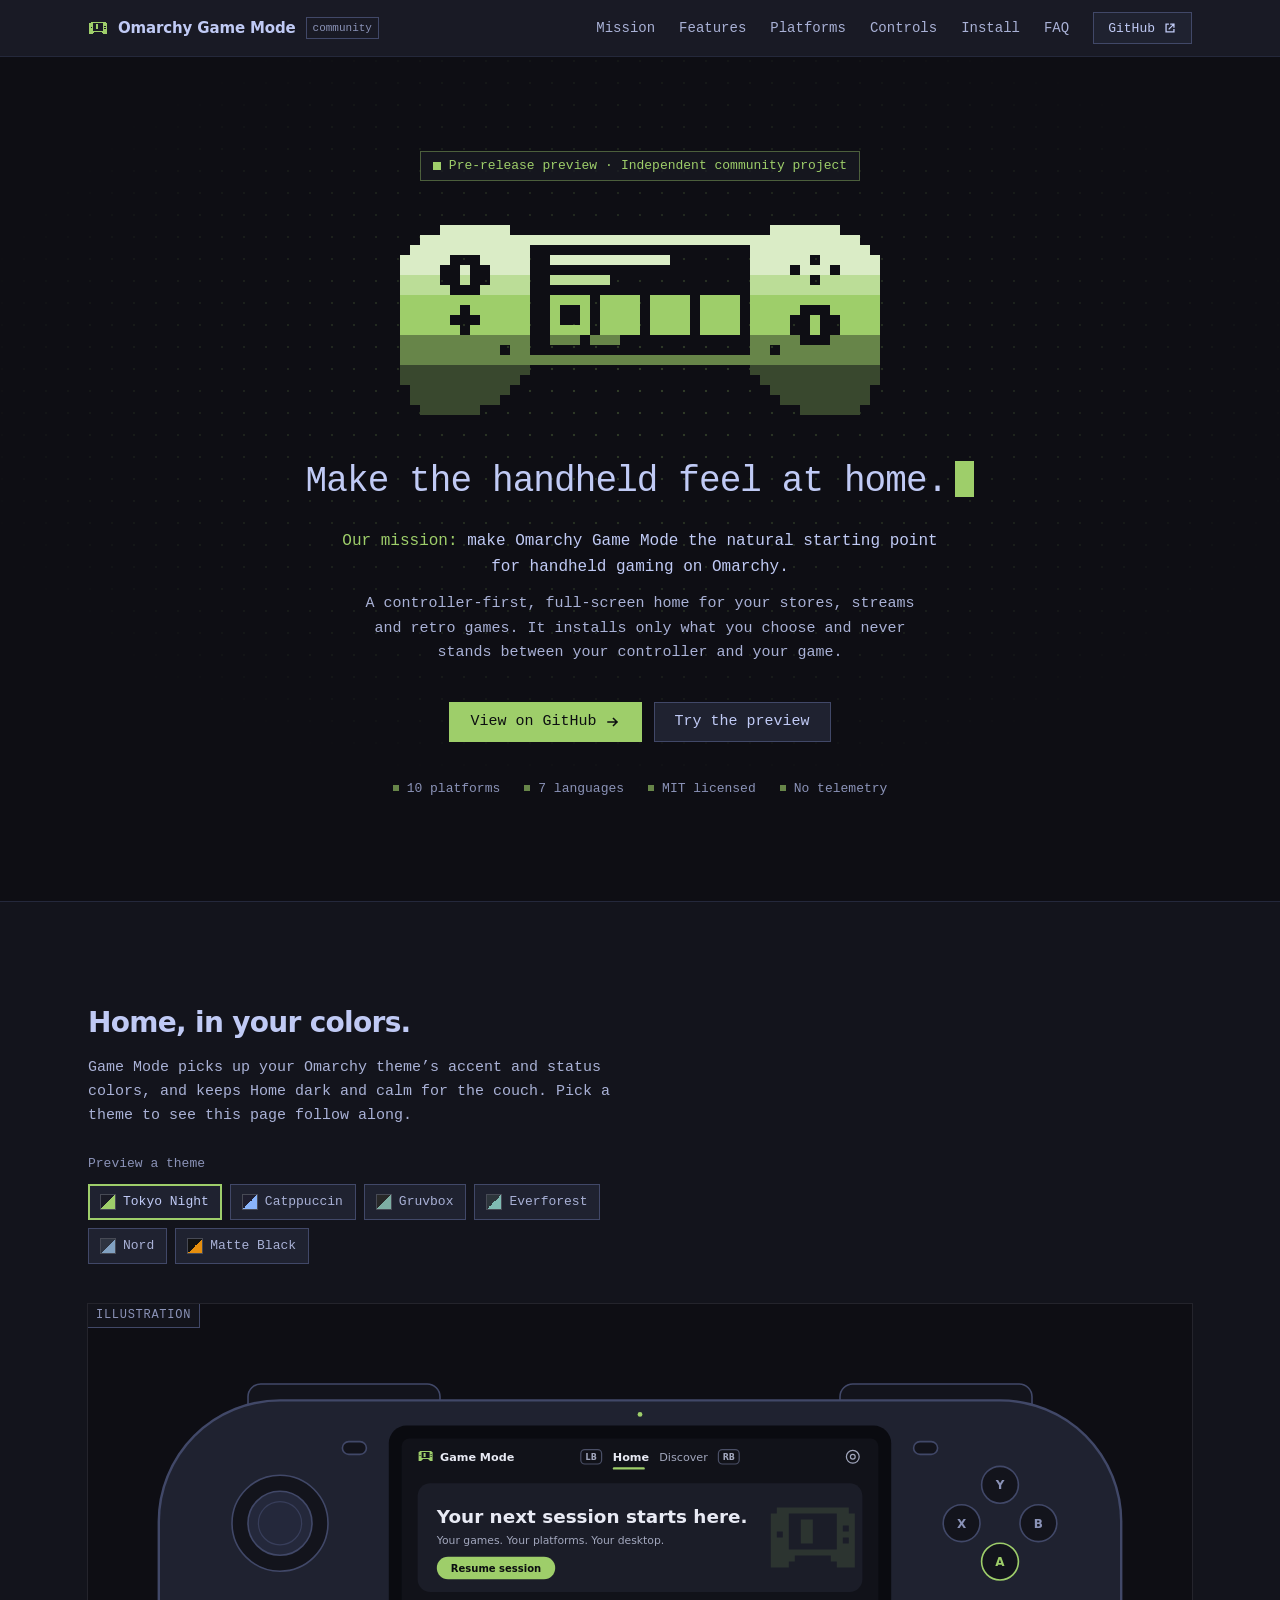
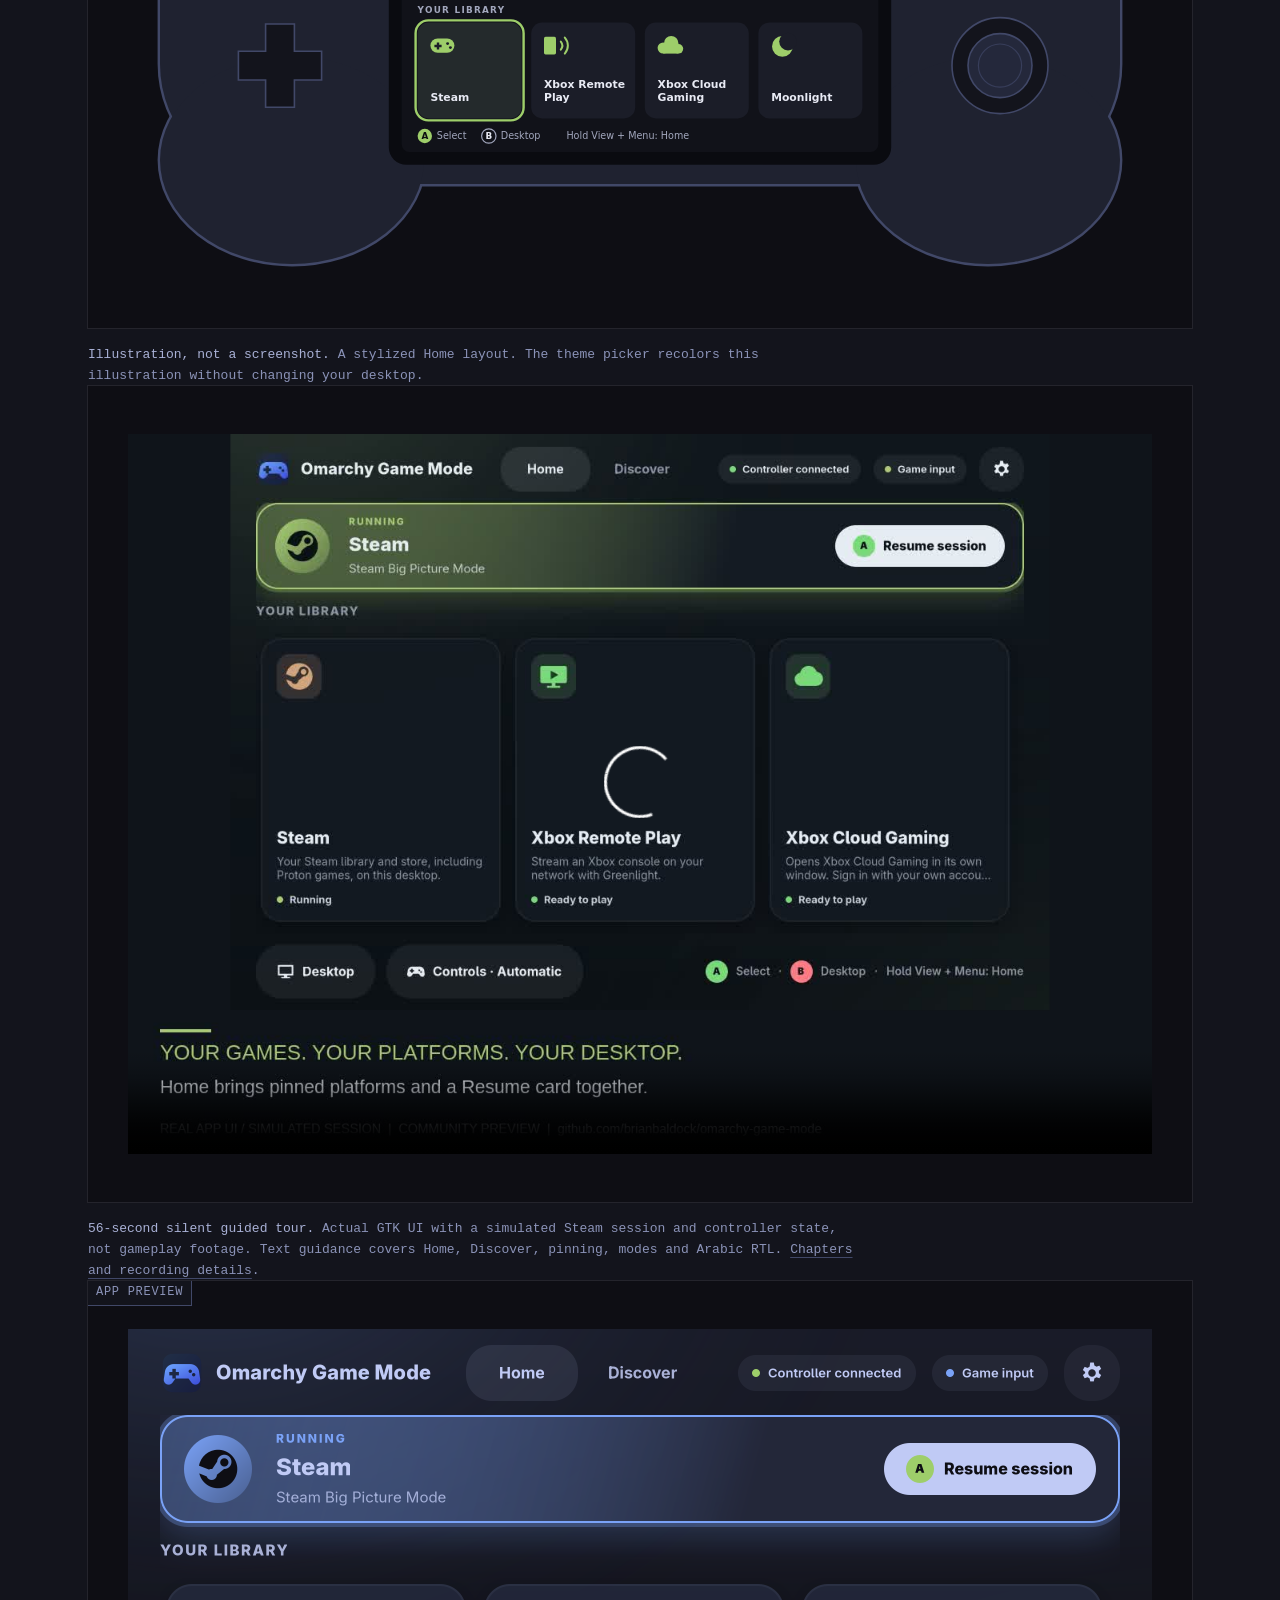
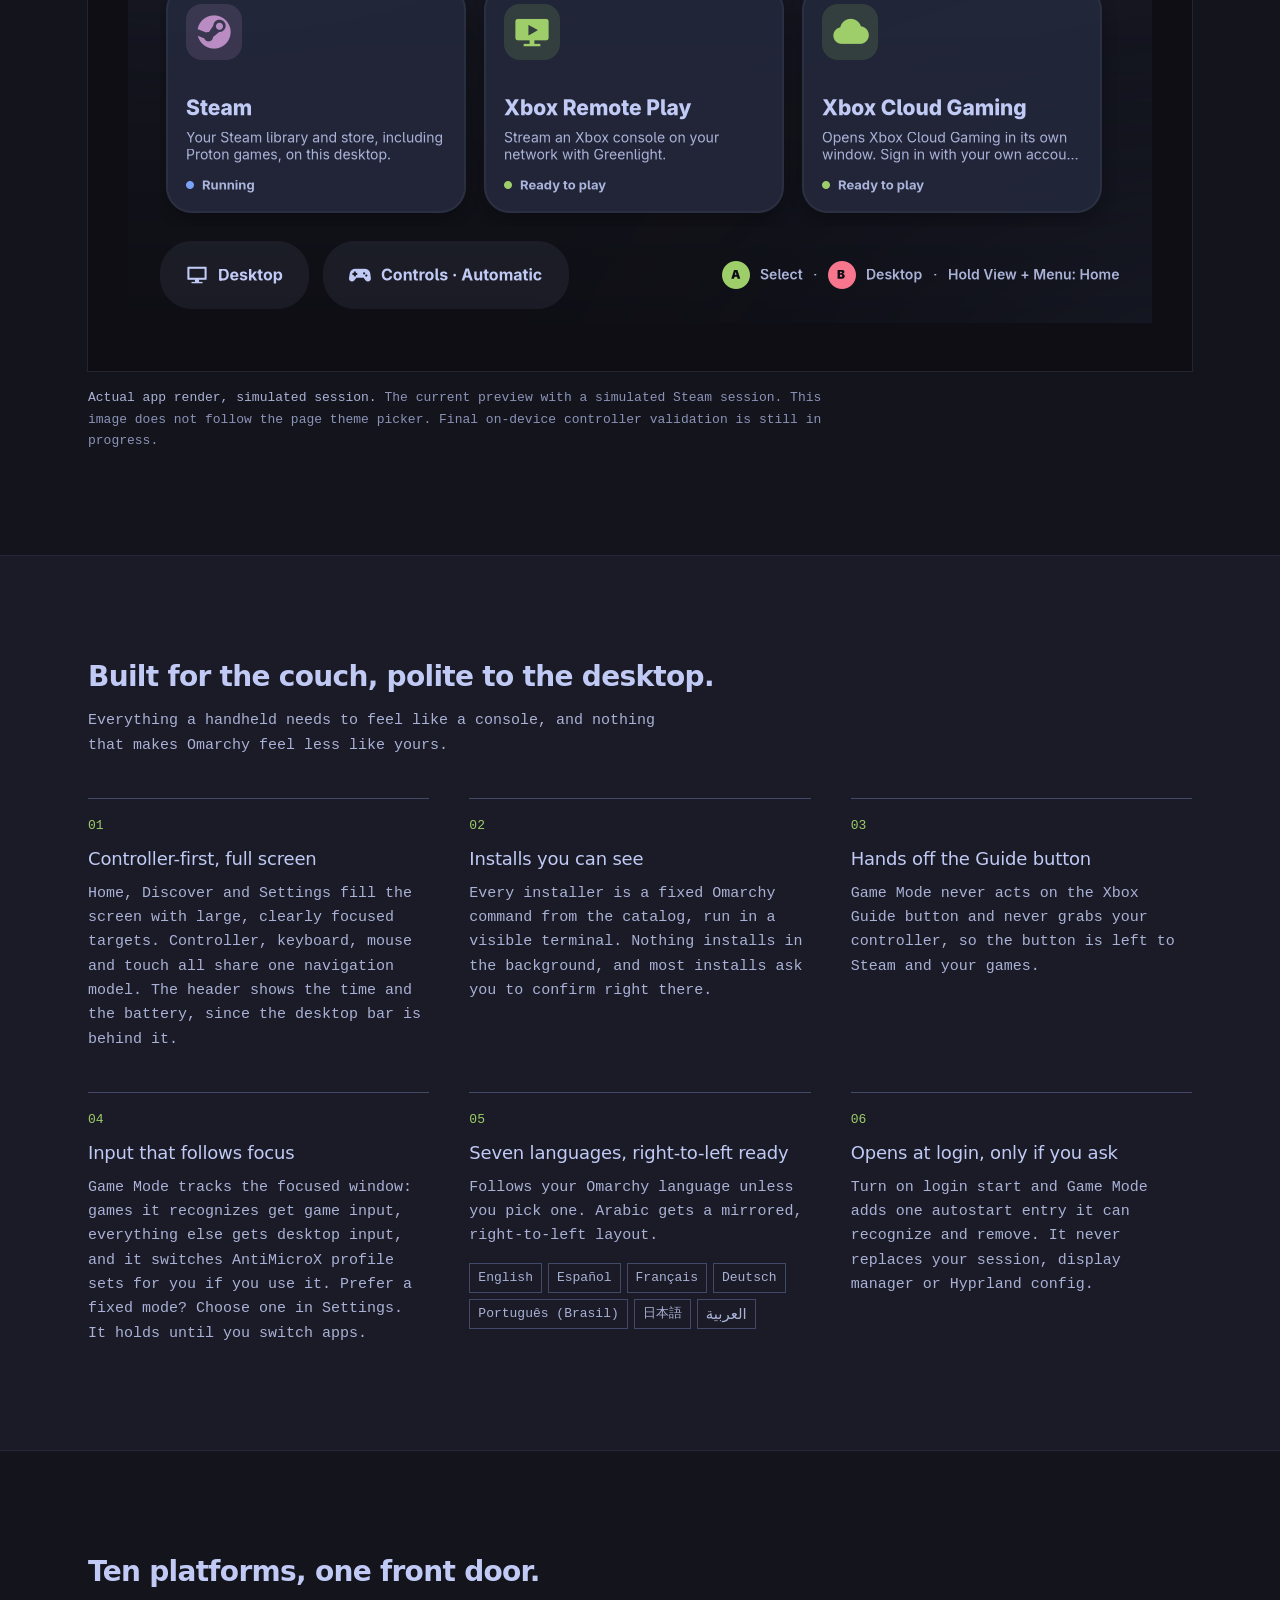
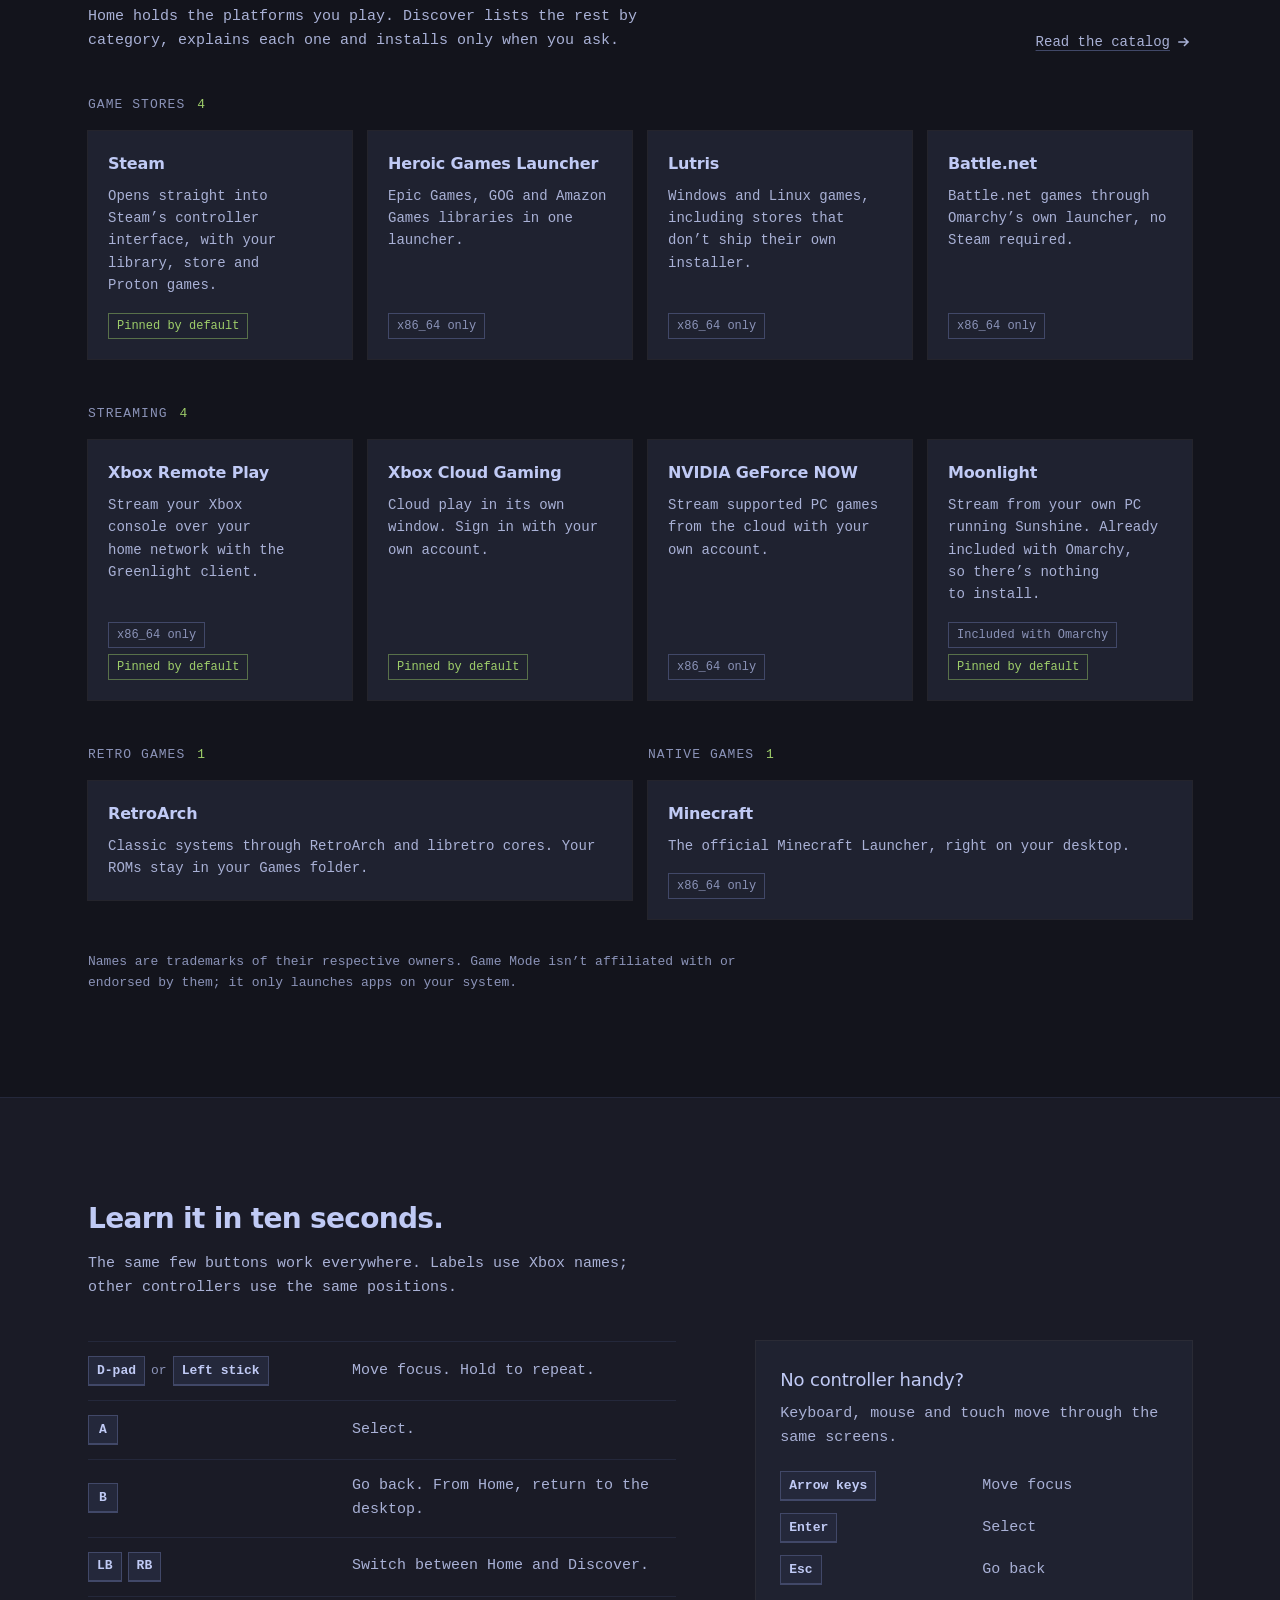
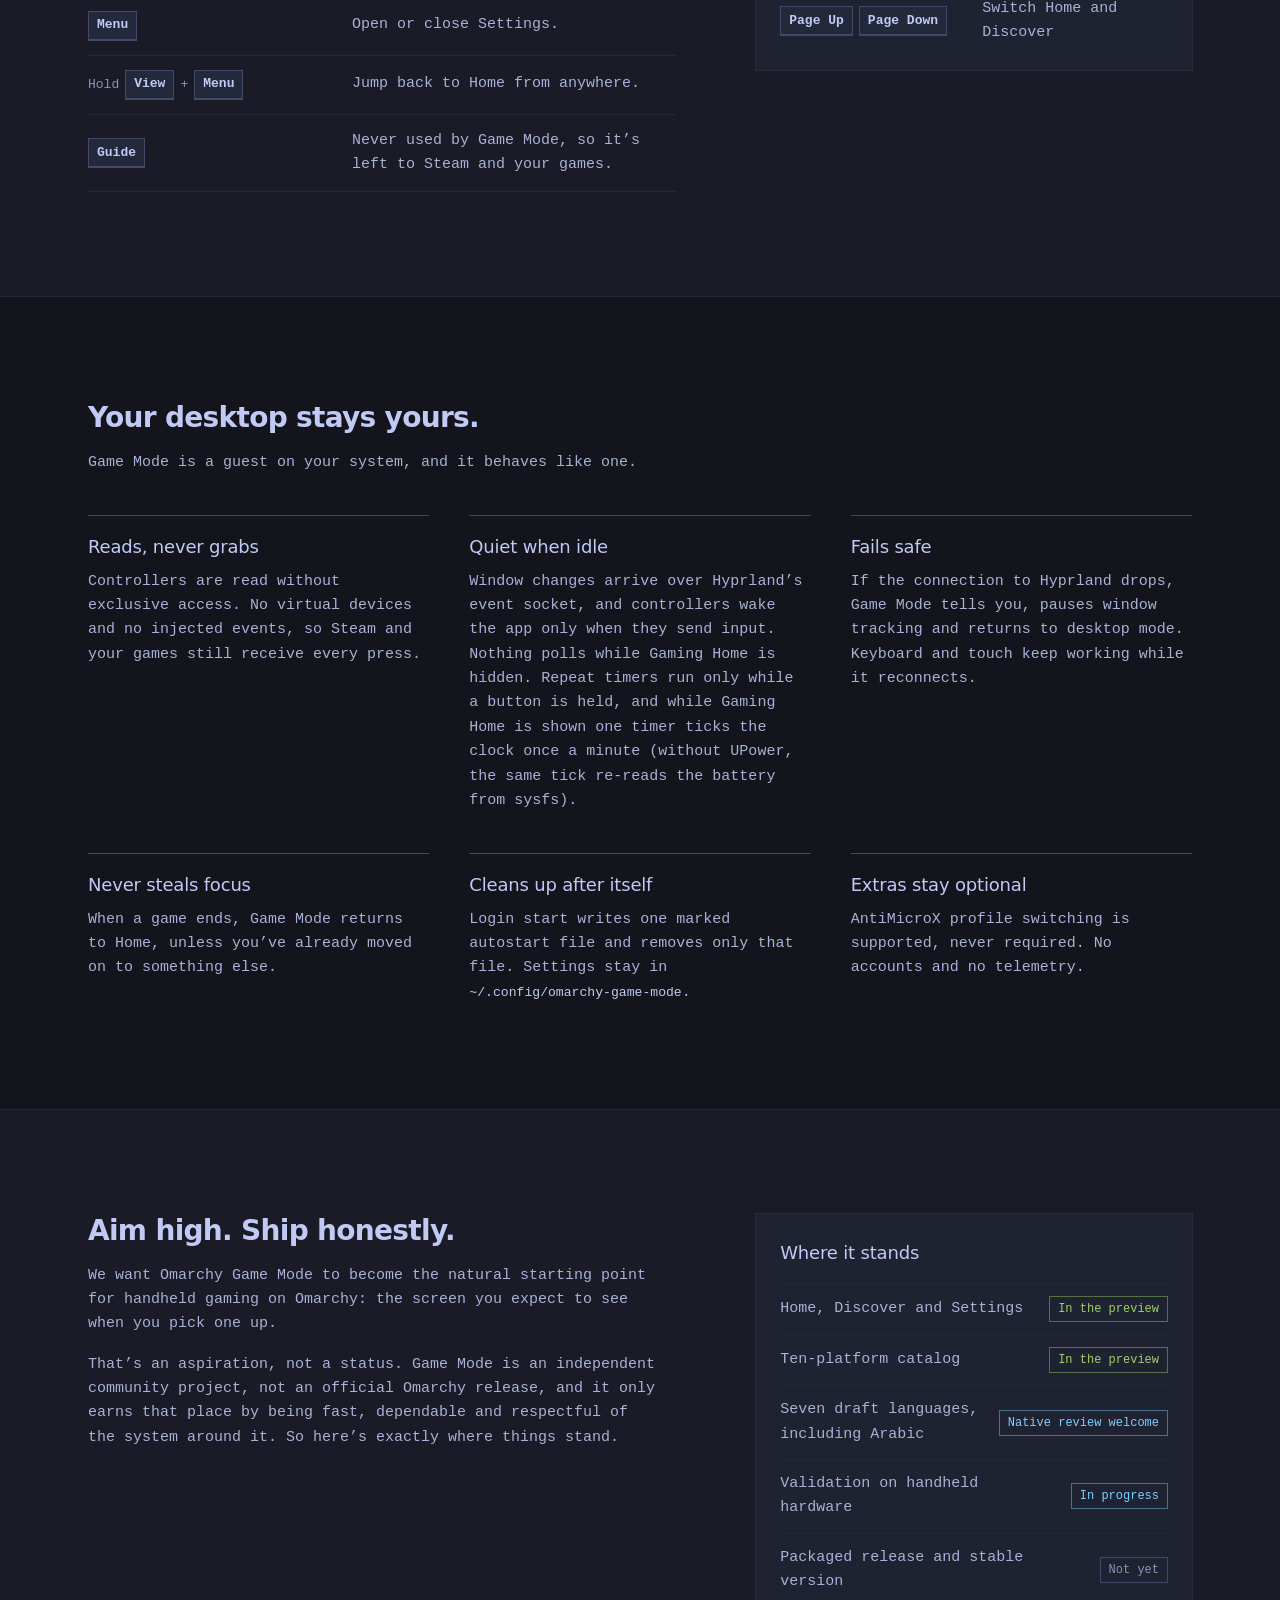
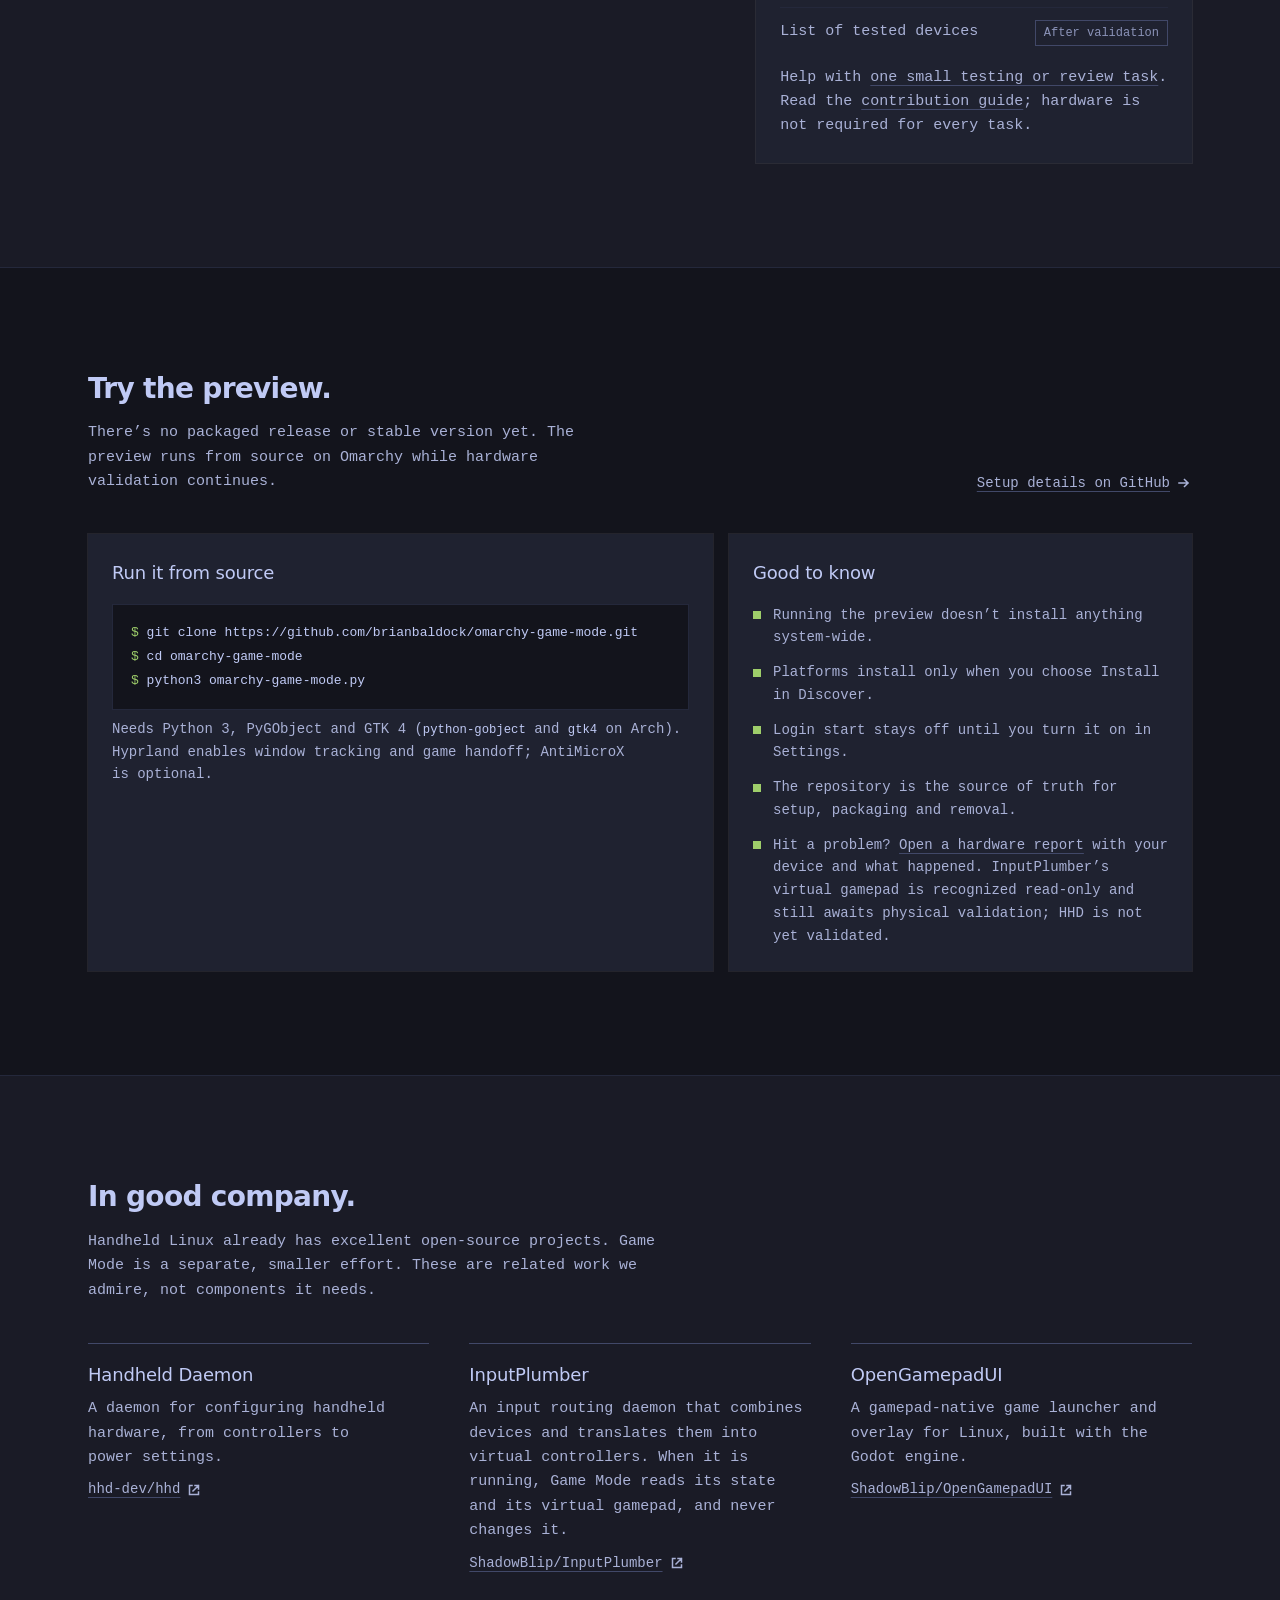
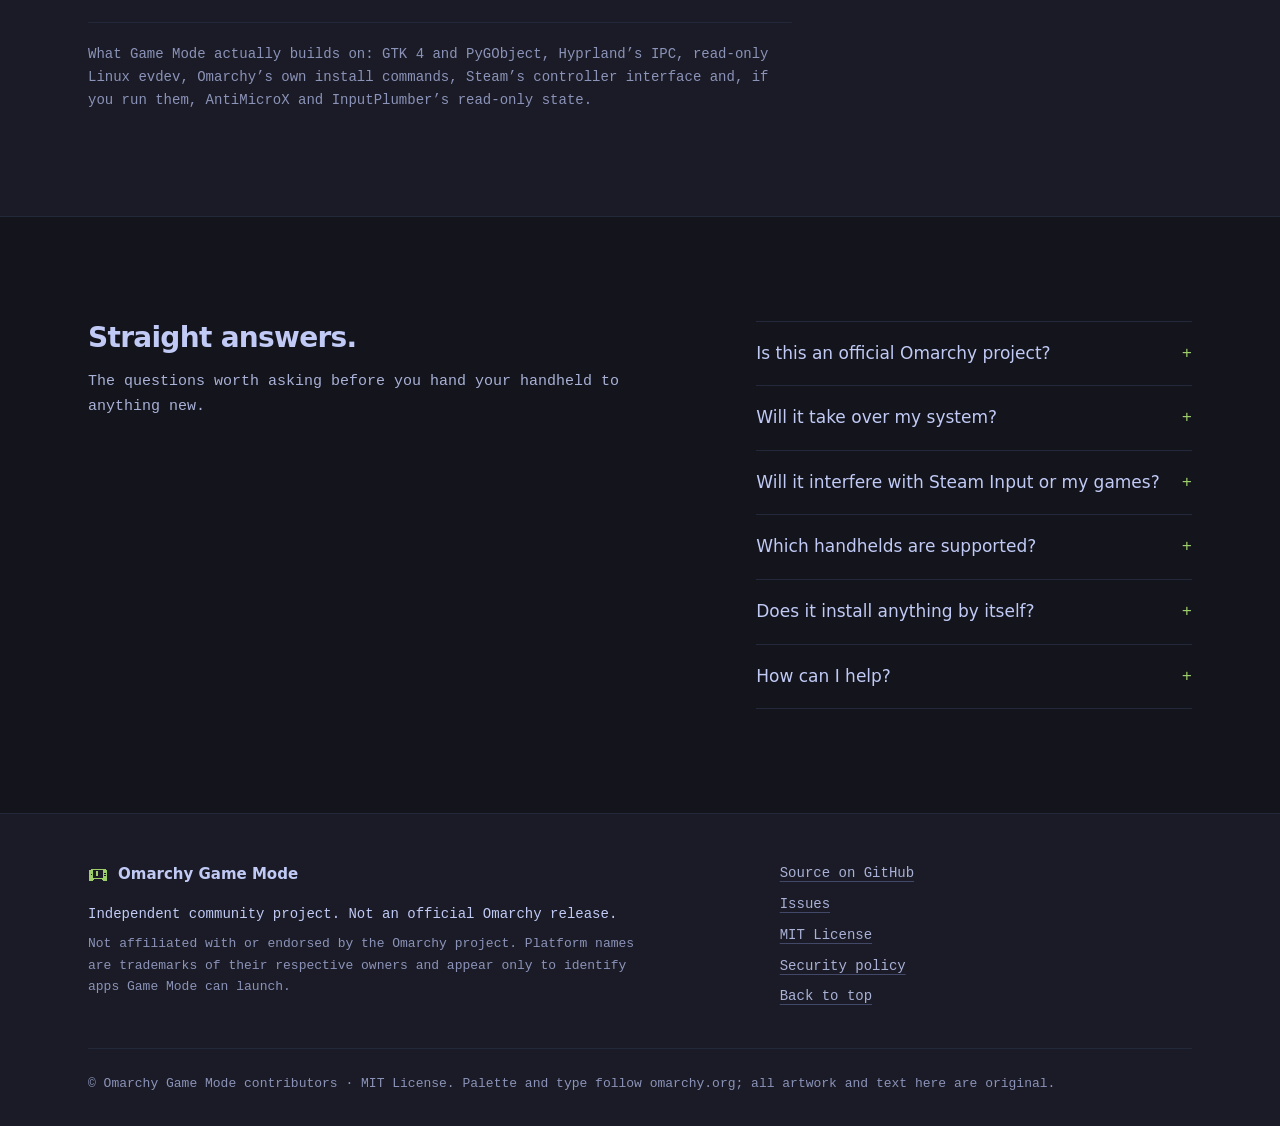
==== commit 6ac19abc: "Document the clock and battery and correct the idle claims Describe what the header shows, where the" ====
--- a/site/index.html
+++ b/site/index.html
@@ -250,7 +250,7 @@
           <li>
             <span class="rule-index" aria-hidden="true">01</span>
             <h3>Controller-first, full screen</h3>
-            <p>Home, Discover and Settings fill the screen with large, clearly focused targets. Controller, keyboard, mouse and touch all share one navigation model.</p>
+            <p>Home, Discover and Settings fill the screen with large, clearly focused targets. Controller, keyboard, mouse and touch all share one navigation model. The header shows the time and the battery, since the desktop bar is behind it.</p>
           </li>
           <li>
             <span class="rule-index" aria-hidden="true">02</span>
@@ -447,7 +447,7 @@
           </li>
           <li>
             <h3>Quiet when idle</h3>
-            <p>Window changes arrive over Hyprland’s event socket, and controllers wake the app only when they send input. Nothing polls in the background; repeat timers run only while a button is held.</p>
+            <p>Window changes arrive over Hyprland’s event socket, and controllers wake the app only when they send input. Nothing polls while Gaming Home is hidden. Repeat timers run only while a button is held, and while Gaming Home is shown one timer ticks the clock once a minute (without UPower, the same tick re-reads the battery from sysfs).</p>
           </li>
           <li>
             <h3>Fails safe</h3>
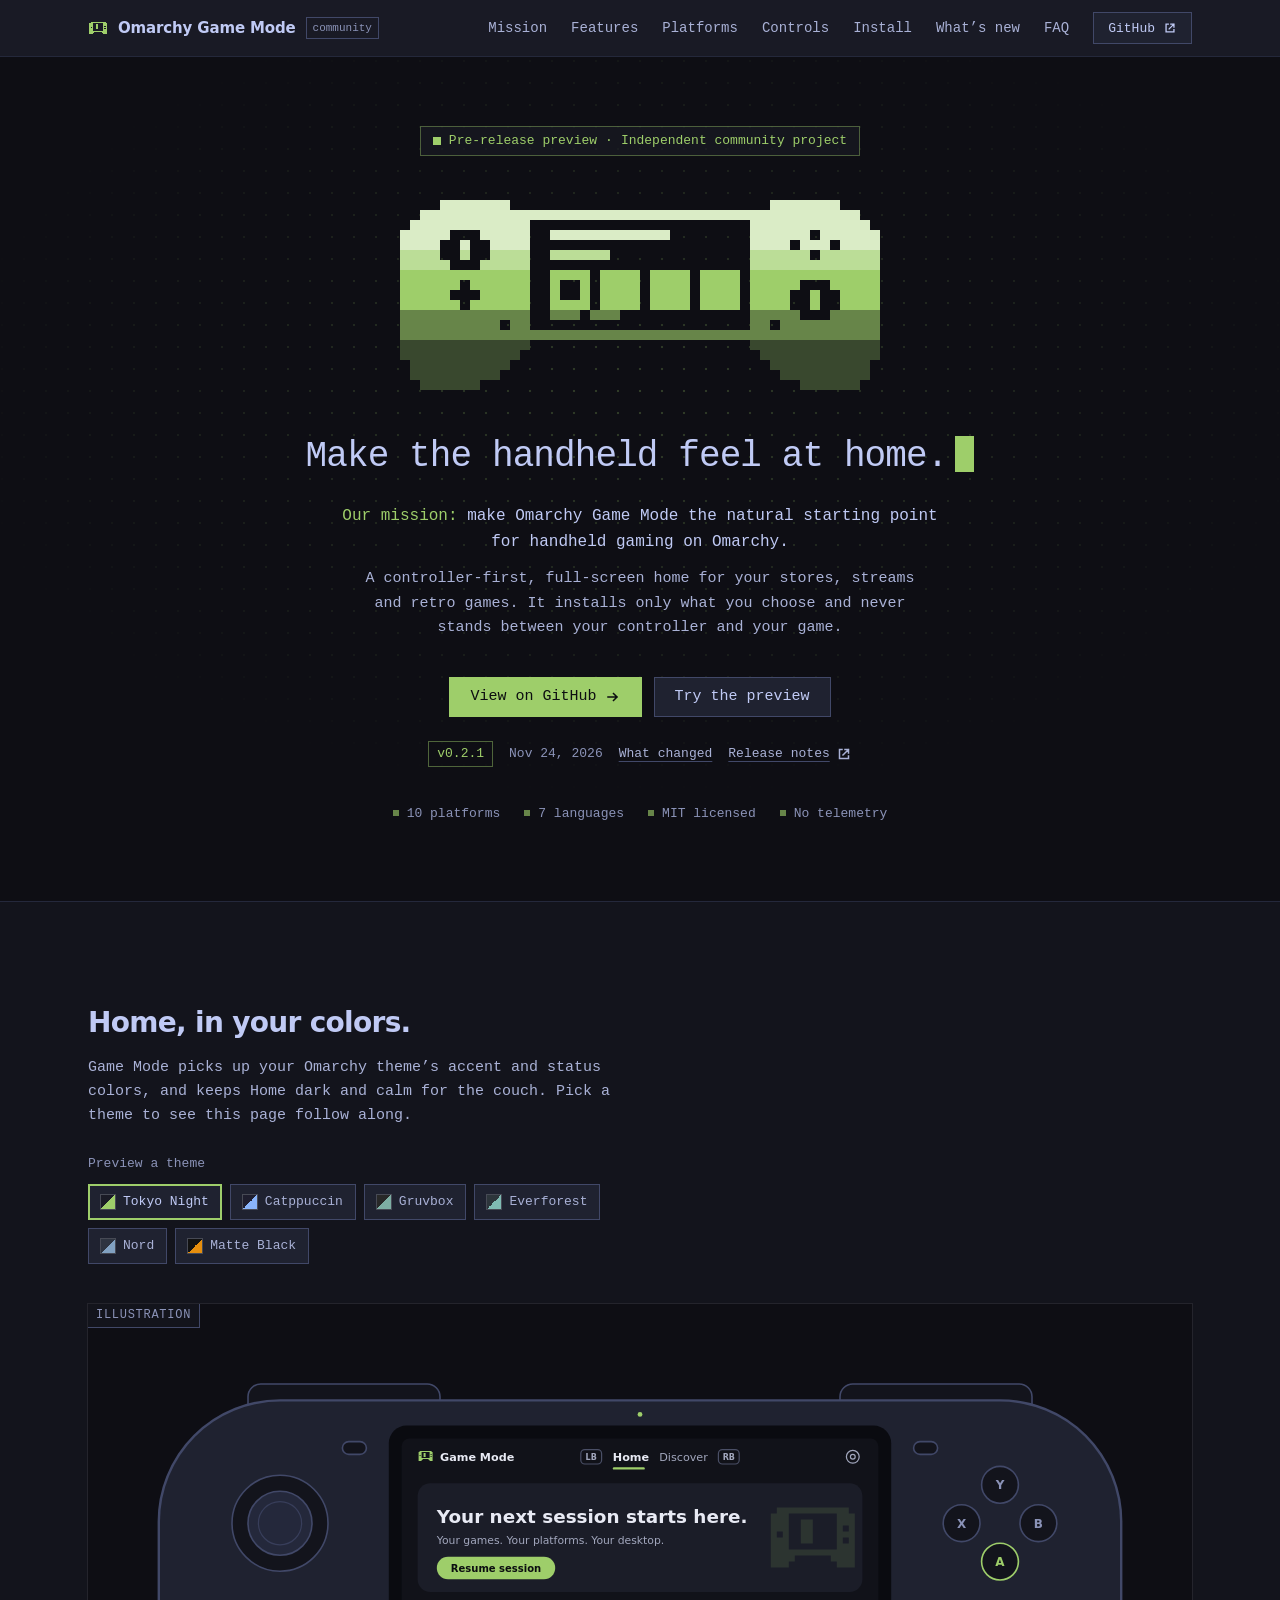
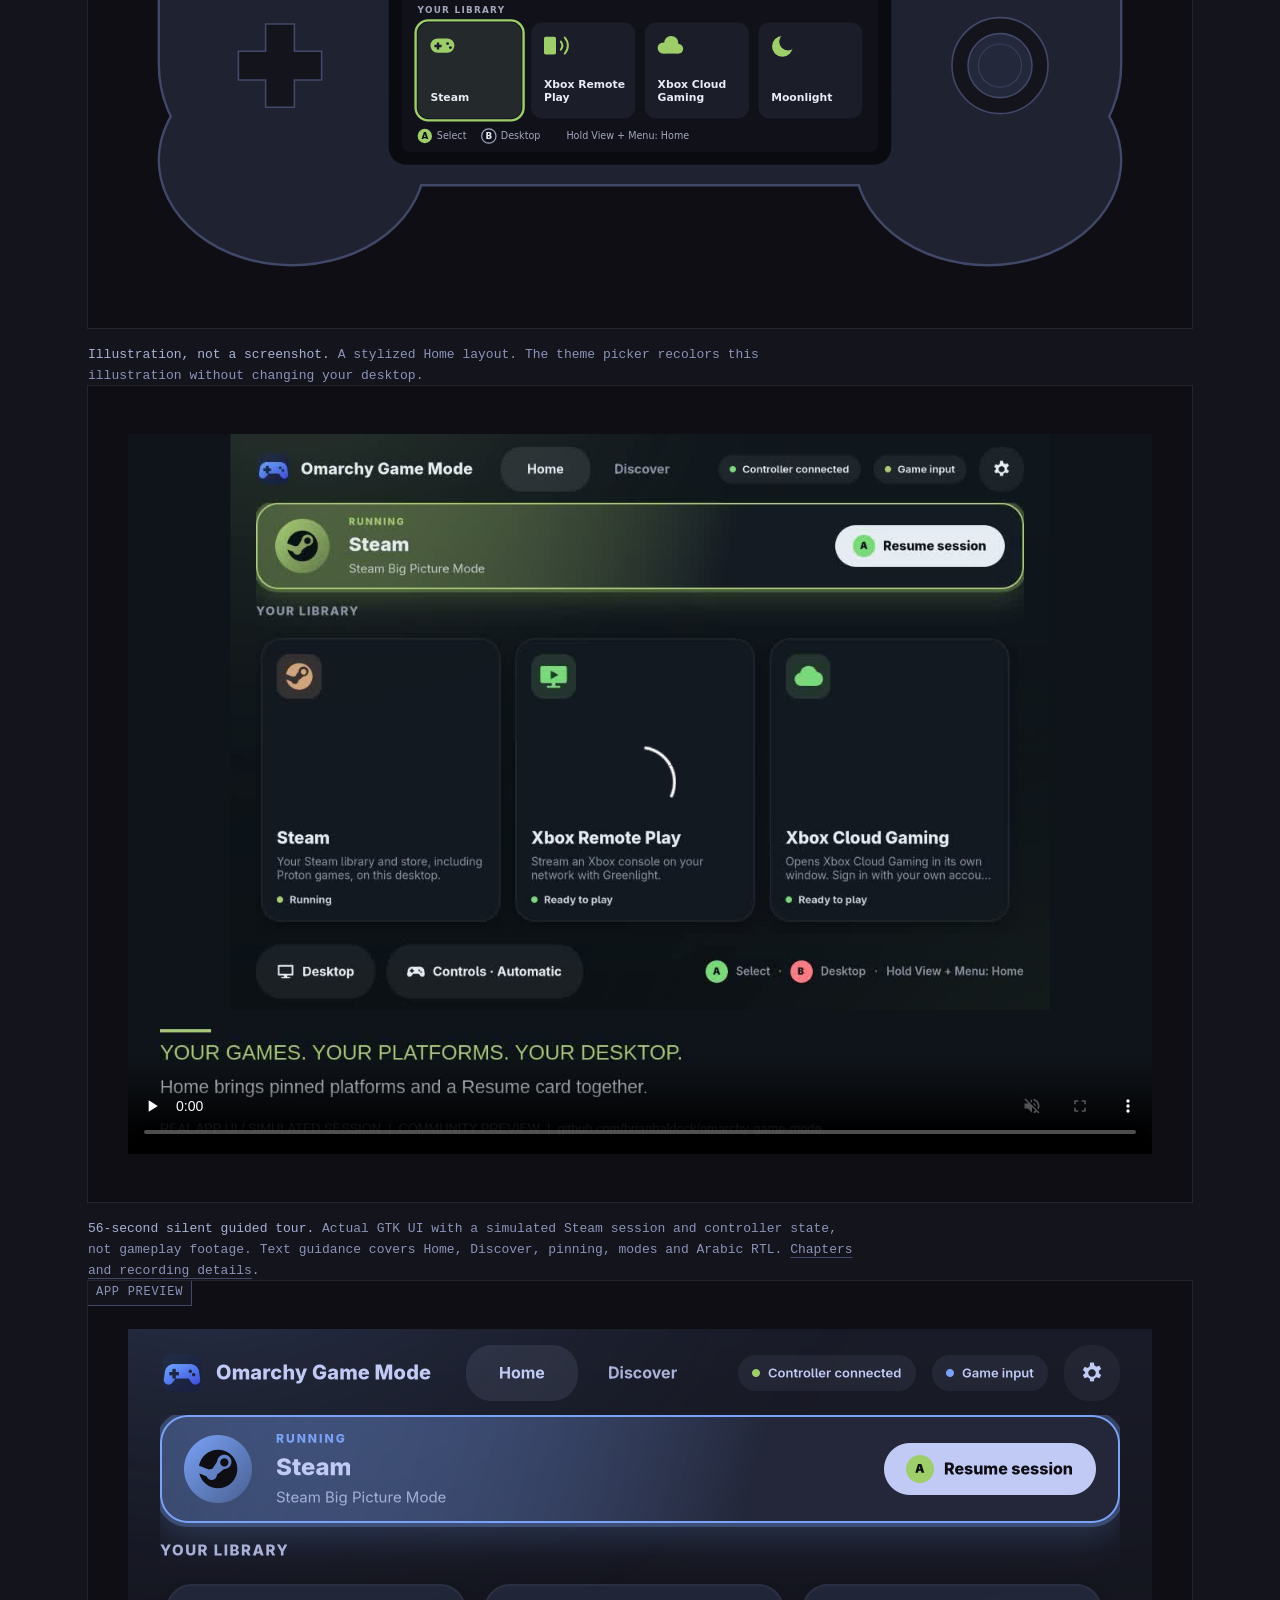
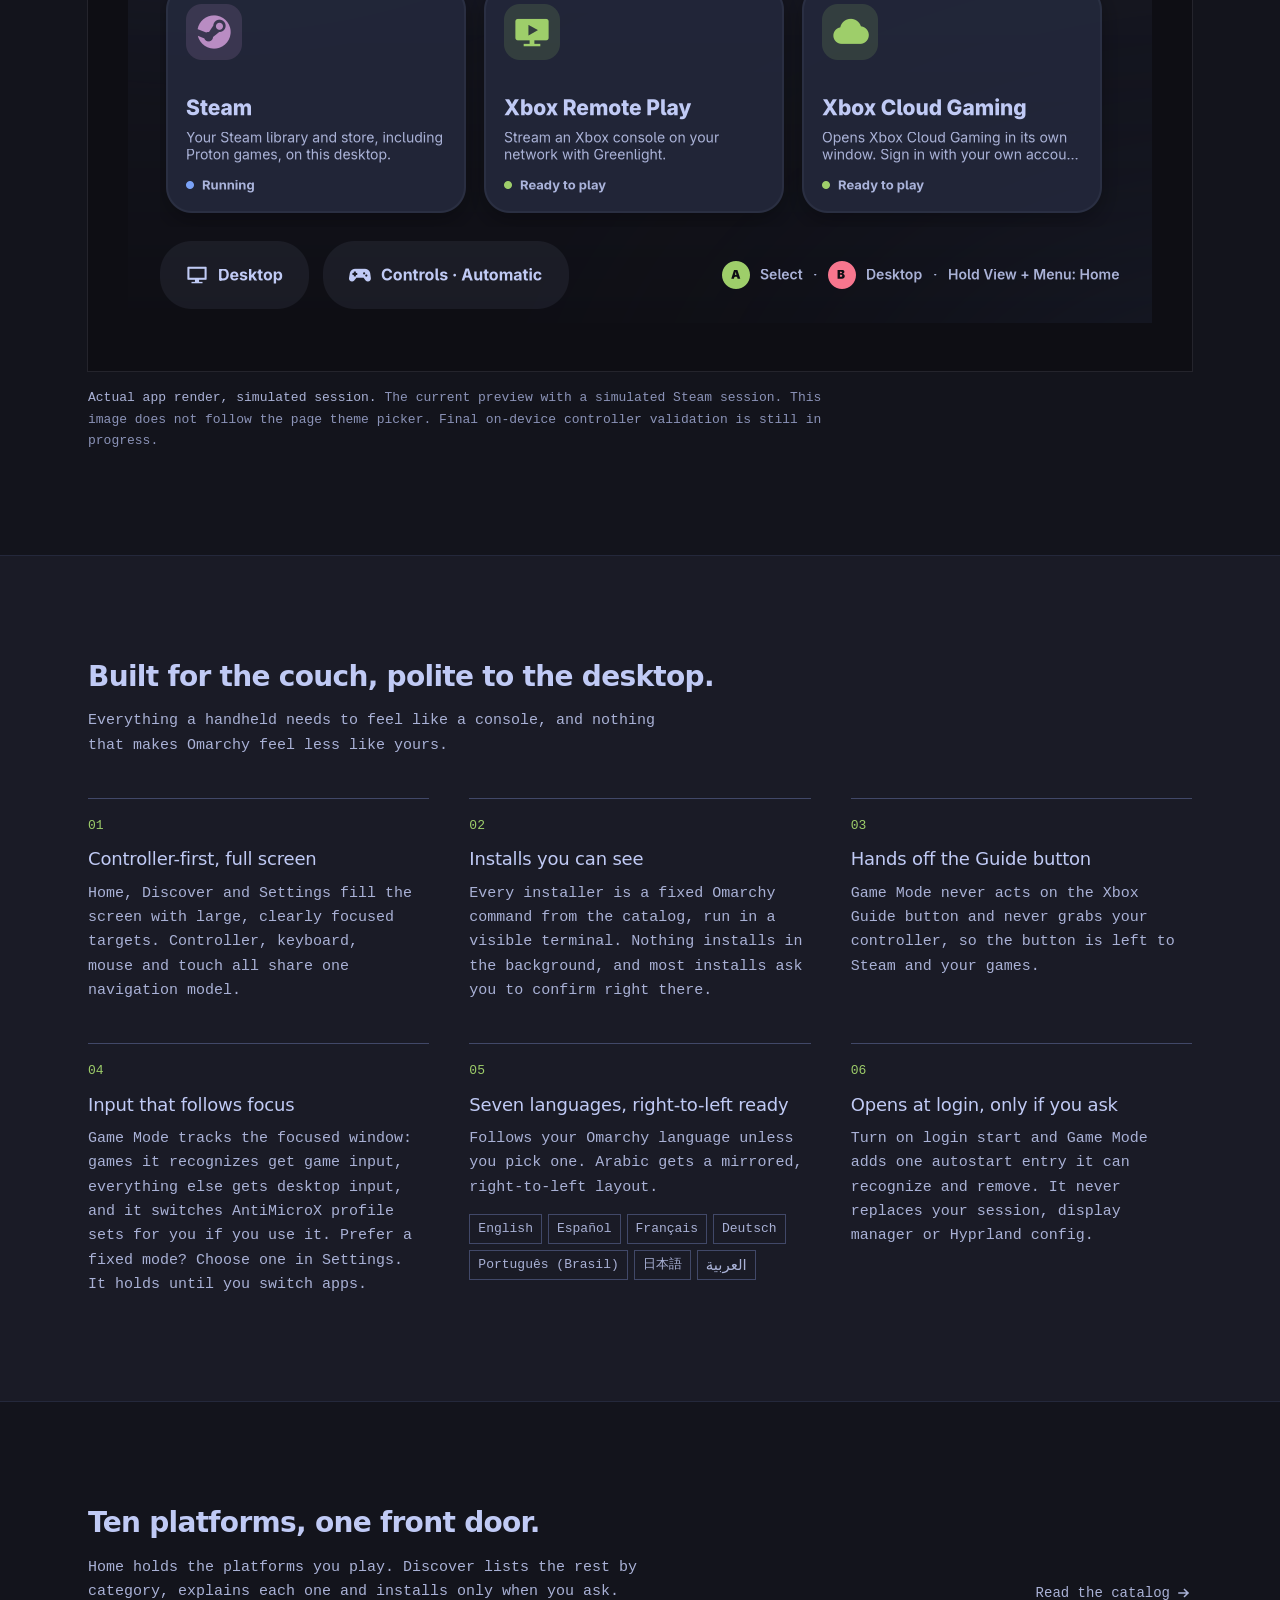
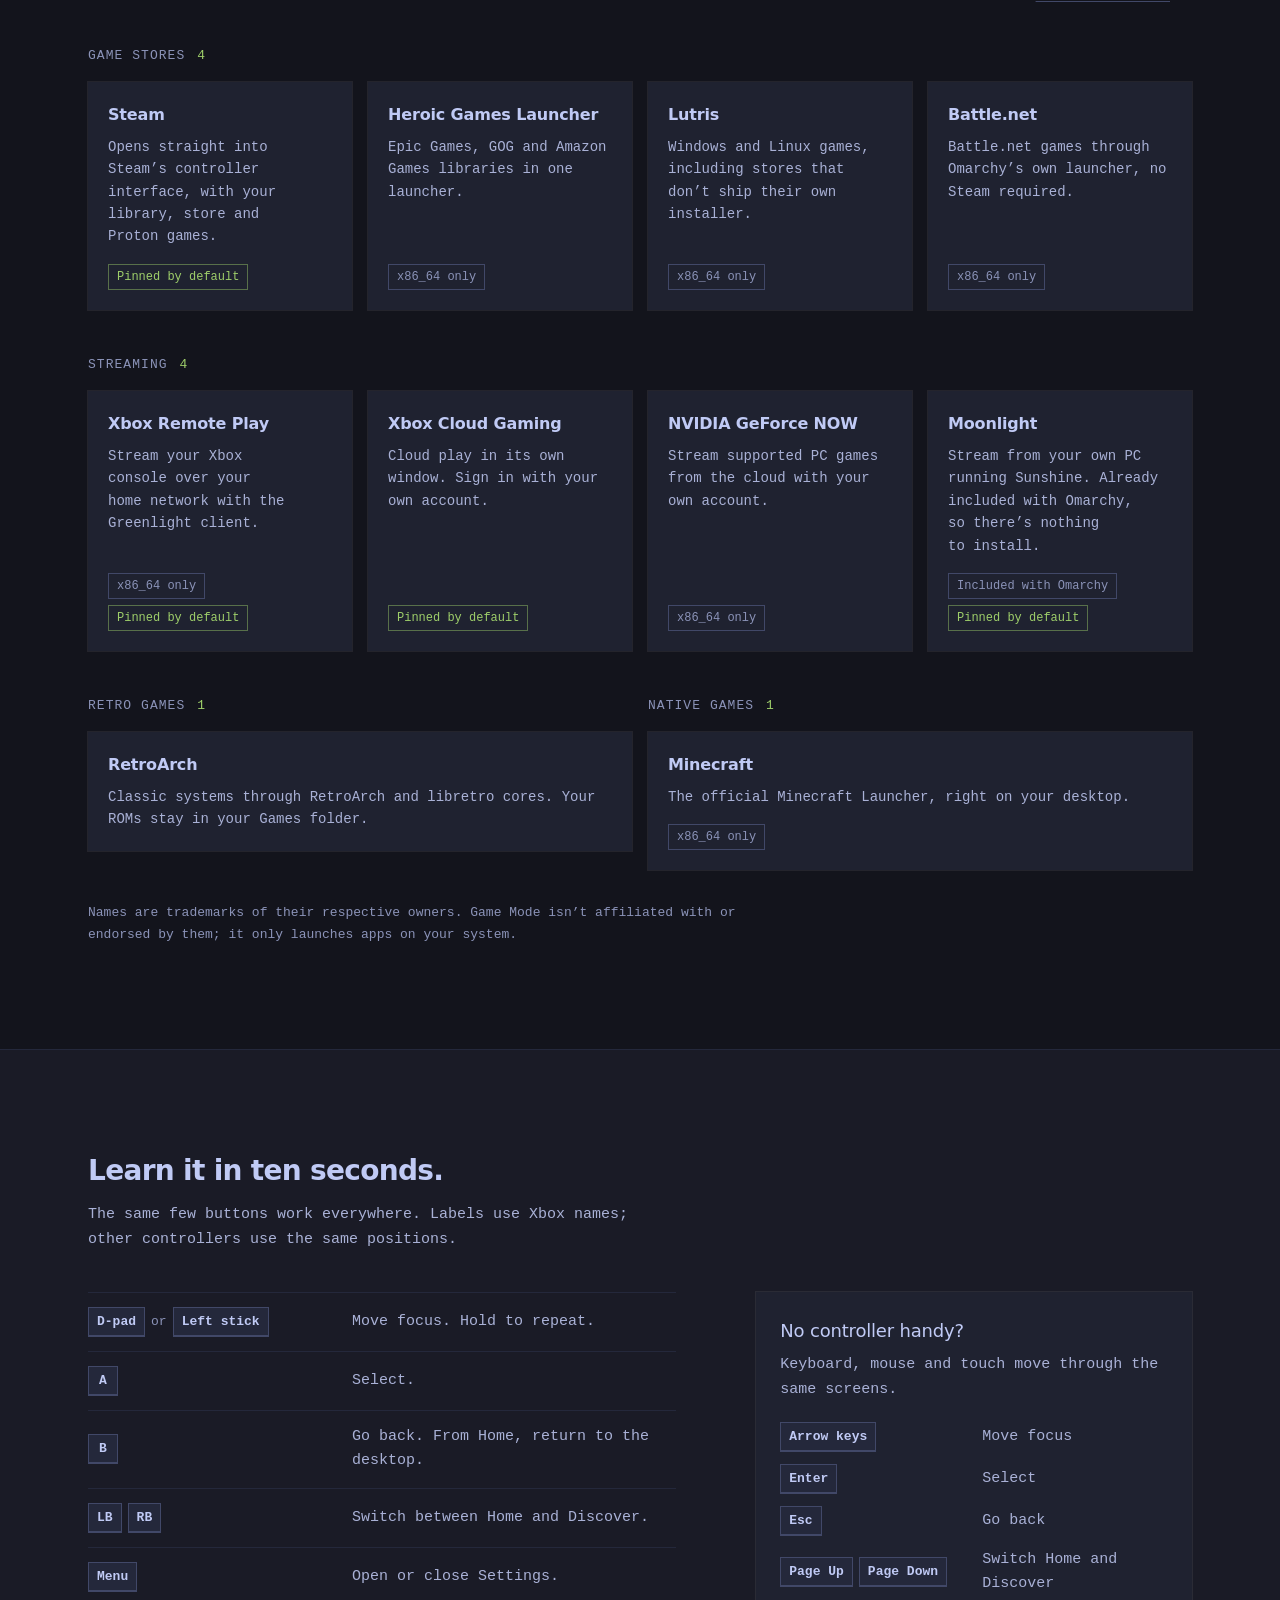
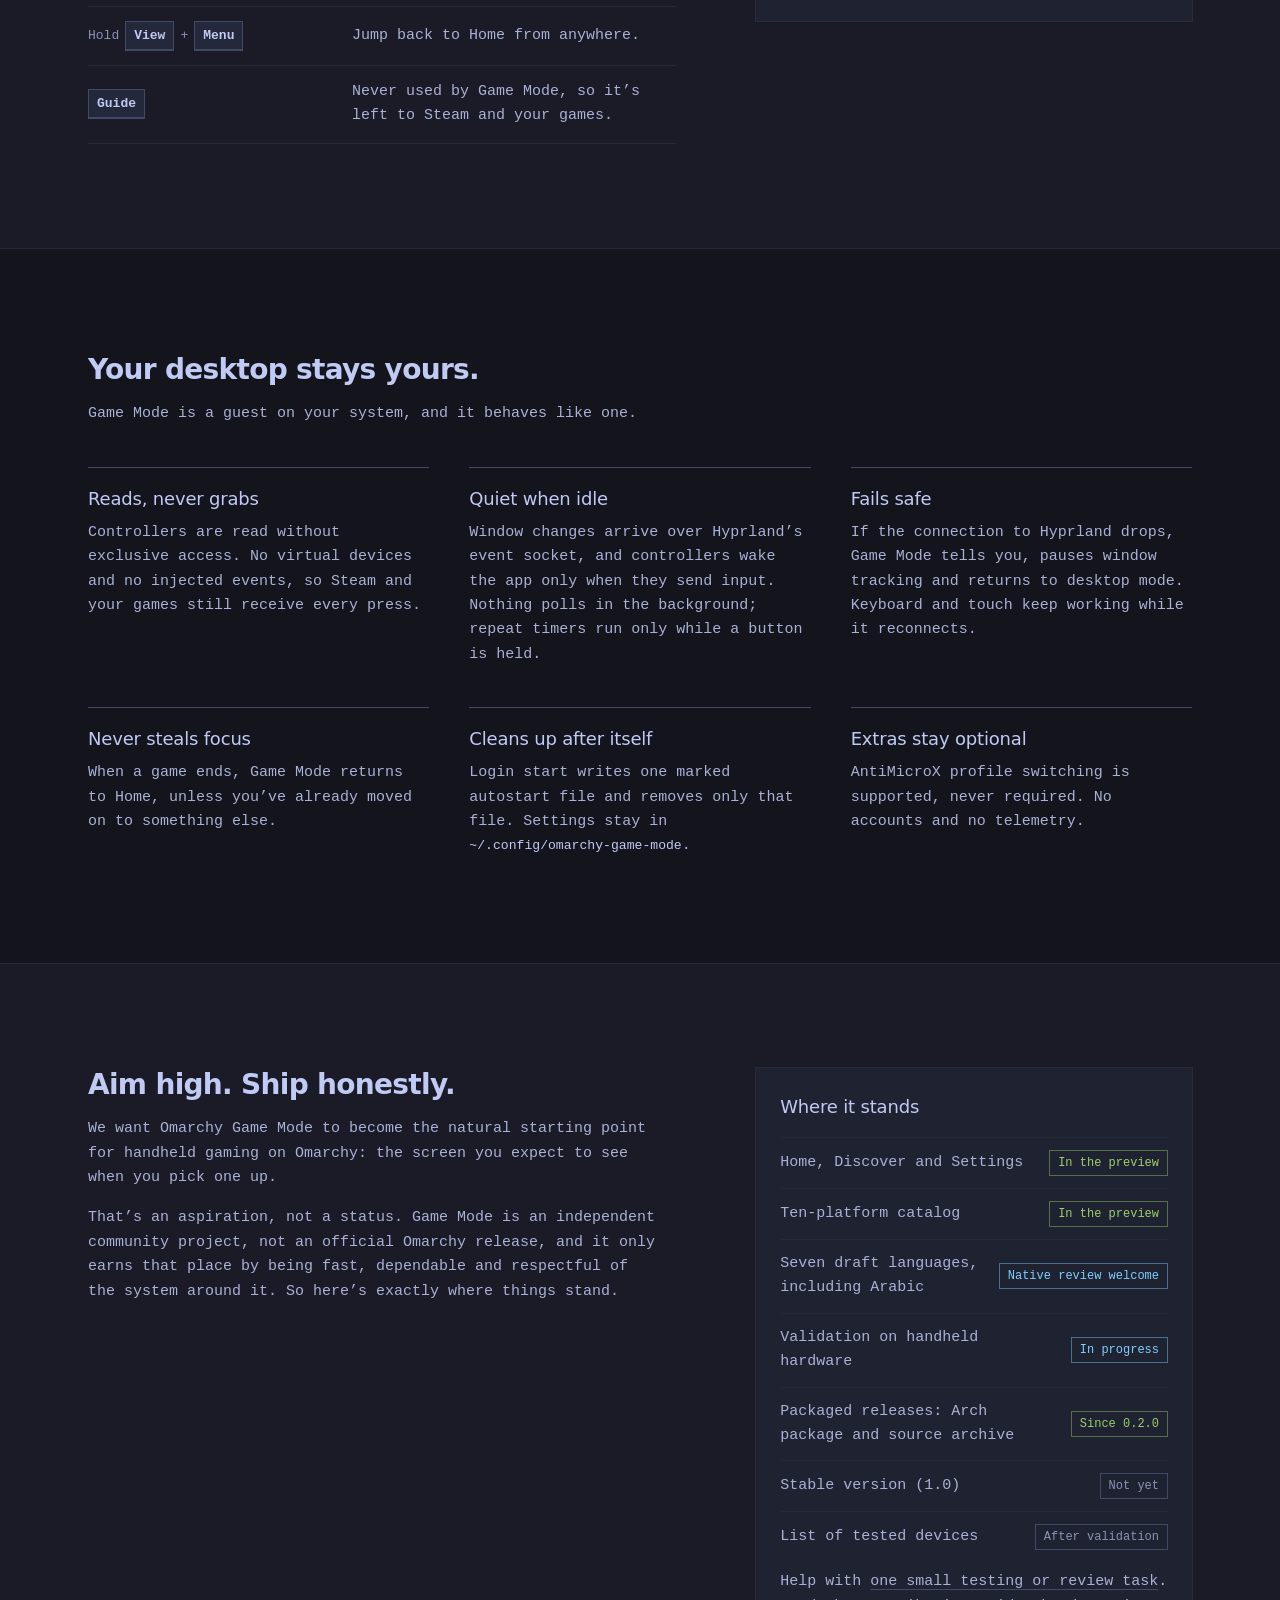
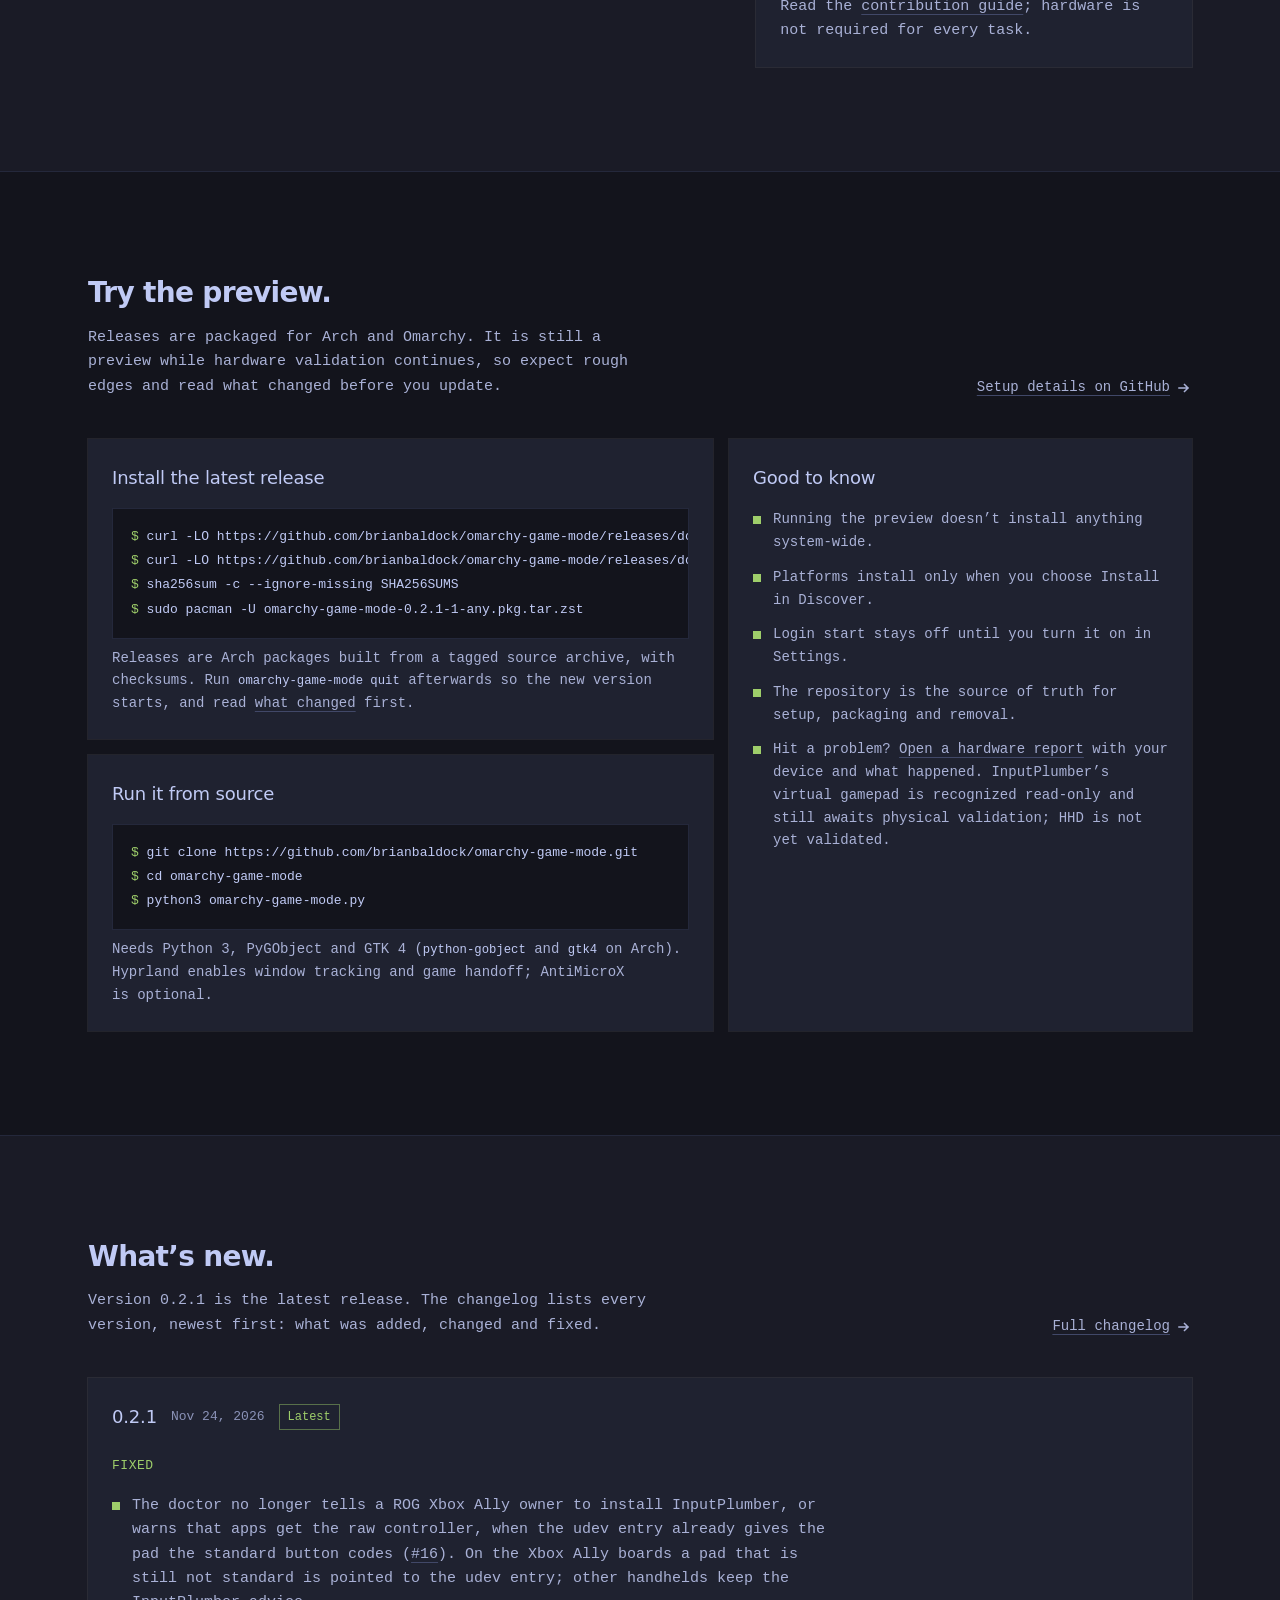
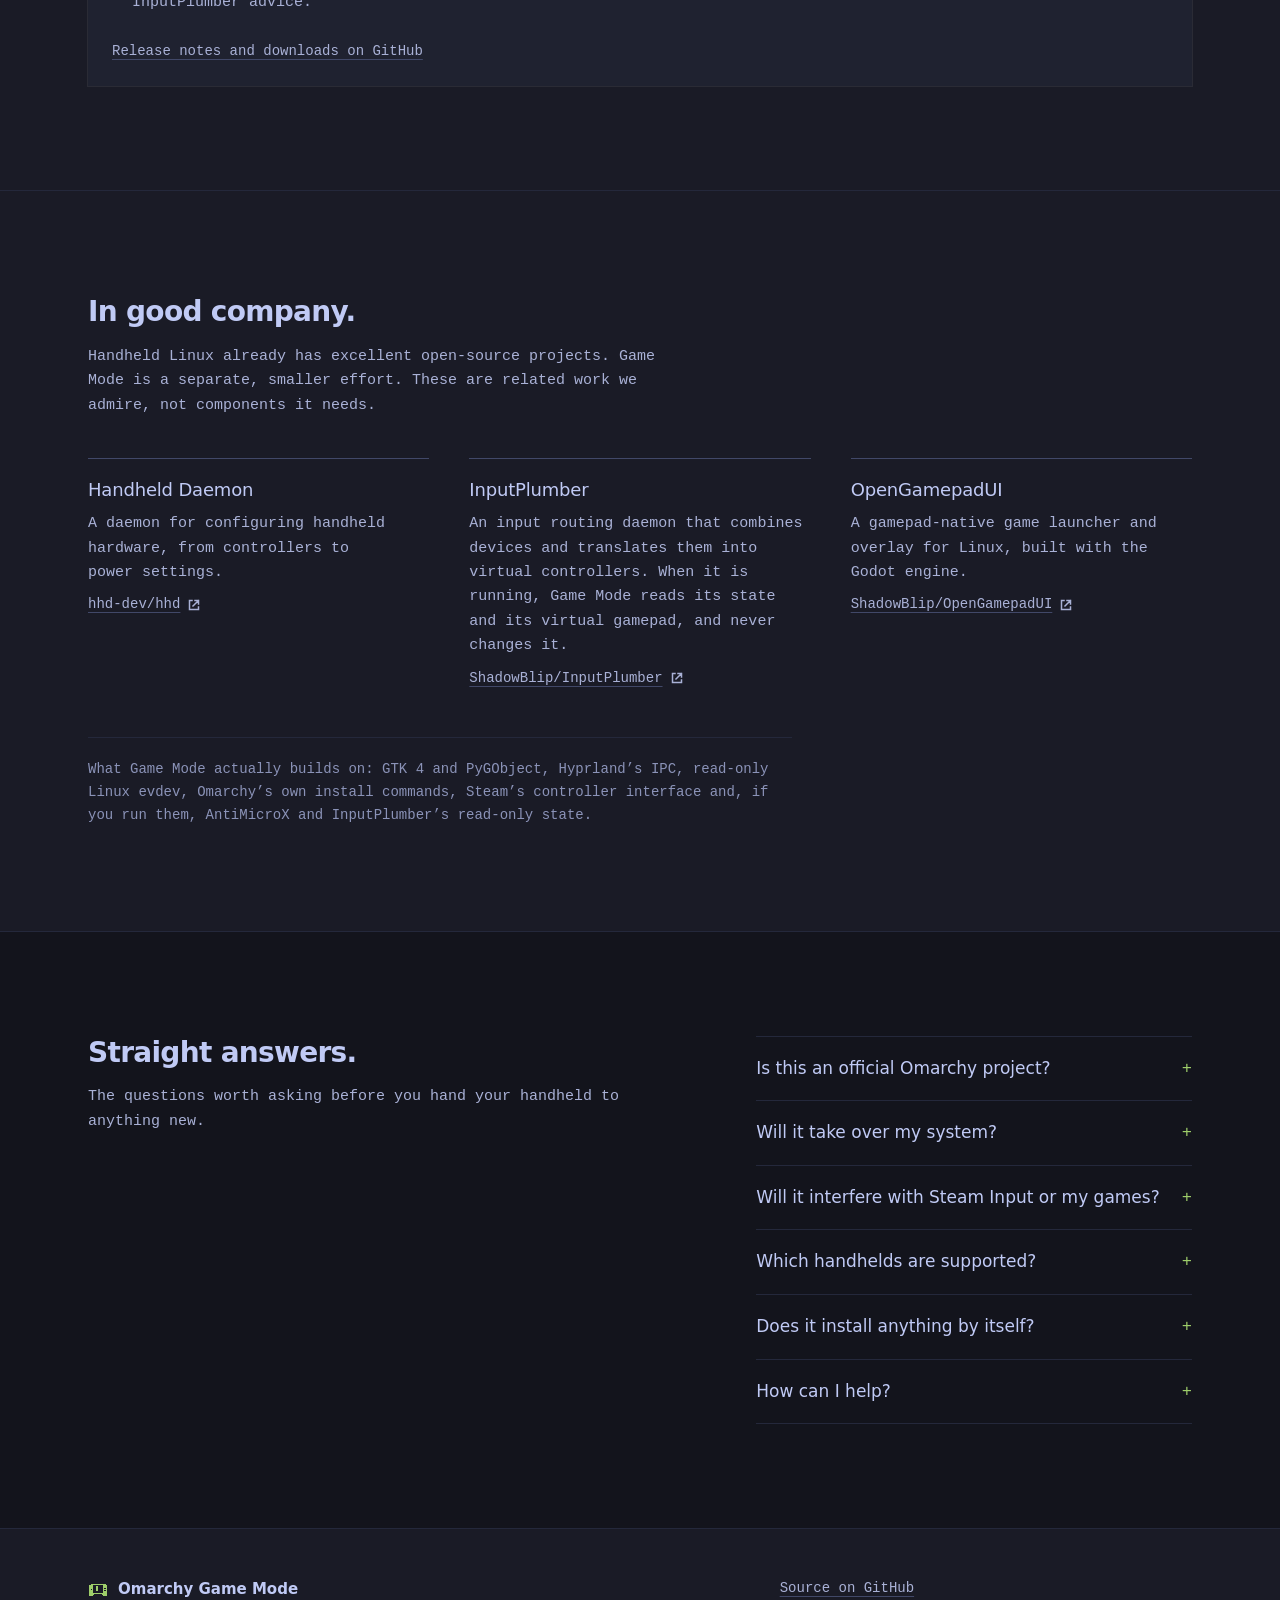
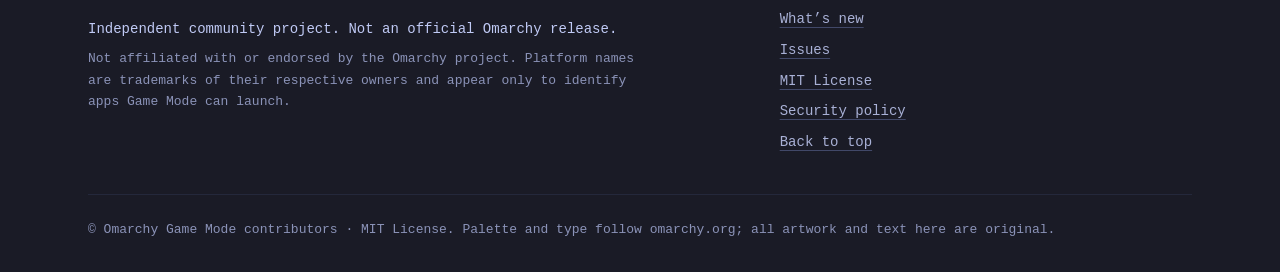
==== commit 21f65170: "Keep the version, the changelog and the website in step CHANGELOG.md is now the one place that descr" ====
--- a/site/index.html
+++ b/site/index.html
@@ -49,6 +49,7 @@
           <li><a href="#platforms">Platforms</a></li>
           <li><a href="#controls">Controls</a></li>
           <li><a href="#install">Install</a></li>
+          <li><a href="changelog.html">What’s new</a></li>
           <li><a href="#faq">FAQ</a></li>
         </ul>
       </nav>
@@ -82,6 +83,10 @@
           <a class="btn btn-primary" href="https://github.com/brianbaldock/omarchy-game-mode">View on GitHub<svg class="icon" aria-hidden="true" focusable="false"><use href="#i-arrow"/></svg></a>
           <a class="btn btn-secondary" href="#install">Try the preview</a>
         </div>
+
+        <!-- release:hero:start -->
+        <p class="hero-release"><span class="release-tag">v0.2.1</span><time datetime="2026-11-24">Nov 24, 2026</time><a href="changelog.html">What changed</a><a href="https://github.com/brianbaldock/omarchy-game-mode/releases/tag/v0.2.1">Release notes<svg class="icon" aria-hidden="true" focusable="false"><use href="#i-external"/></svg></a></p>
+        <!-- release:hero:end -->
 
         <ul class="hero-meta" aria-label="At a glance">
           <li>10 platforms</li>
@@ -250,7 +255,7 @@
           <li>
             <span class="rule-index" aria-hidden="true">01</span>
             <h3>Controller-first, full screen</h3>
-            <p>Home, Discover and Settings fill the screen with large, clearly focused targets. Controller, keyboard, mouse and touch all share one navigation model. The header shows the time and the battery, since the desktop bar is behind it.</p>
+            <p>Home, Discover and Settings fill the screen with large, clearly focused targets. Controller, keyboard, mouse and touch all share one navigation model.</p>
           </li>
           <li>
             <span class="rule-index" aria-hidden="true">02</span>
@@ -447,7 +452,7 @@
           </li>
           <li>
             <h3>Quiet when idle</h3>
-            <p>Window changes arrive over Hyprland’s event socket, and controllers wake the app only when they send input. Nothing polls while Gaming Home is hidden. Repeat timers run only while a button is held, and while Gaming Home is shown one timer ticks the clock once a minute (without UPower, the same tick re-reads the battery from sysfs).</p>
+            <p>Window changes arrive over Hyprland’s event socket, and controllers wake the app only when they send input. Nothing polls in the background; repeat timers run only while a button is held.</p>
           </li>
           <li>
             <h3>Fails safe</h3>
@@ -483,7 +488,8 @@
             <li><span>Ten-platform catalog</span><span class="badge is-done">In the preview</span></li>
             <li><span>Seven draft languages, including Arabic</span><span class="badge is-progress">Native review welcome</span></li>
             <li><span>Validation on handheld hardware</span><span class="badge is-progress">In progress</span></li>
-            <li><span>Packaged release and stable version</span><span class="badge is-later">Not yet</span></li>
+            <li><span>Packaged releases: Arch package and source archive</span><span class="badge is-done">Since 0.2.0</span></li>
+            <li><span>Stable version (1.0)</span><span class="badge is-later">Not yet</span></li>
             <li><span>List of tested devices</span><span class="badge is-later">After validation</span></li>
           </ul>
           <p>Help with <a href="https://github.com/brianbaldock/omarchy-game-mode/issues?q=is%3Aissue%20is%3Aopen%20label%3A%22help%20wanted%22">one small testing or review task</a>. Read the <a href="https://github.com/brianbaldock/omarchy-game-mode/blob/main/CONTRIBUTING.md">contribution guide</a>; hardware is not required for every task.</p>
@@ -496,15 +502,24 @@
         <div class="section-head">
           <div>
             <h2 id="install-title">Try the preview.</h2>
-            <p class="lede">There’s no packaged release or stable version yet. The preview runs from source on Omarchy while hardware validation continues.</p>
+            <p class="lede">Releases are packaged for Arch and Omarchy. It is still a preview while hardware validation continues, so expect rough edges and read what changed before you update.</p>
           </div>
           <a class="head-link" href="https://github.com/brianbaldock/omarchy-game-mode">Setup details on GitHub<svg class="icon" aria-hidden="true" focusable="false"><use href="#i-arrow"/></svg></a>
         </div>
         <div class="install-grid">
-          <div class="card">
-            <h3>Run it from source</h3>
-            <pre class="code" tabindex="0"><code><span class="line">git clone https://github.com/brianbaldock/omarchy-game-mode.git</span><span class="line">cd omarchy-game-mode</span><span class="line">python3 omarchy-game-mode.py</span></code></pre>
-            <p class="note">Needs Python 3, PyGObject and GTK 4 (<code>python-gobject</code> and <code>gtk4</code> on Arch). Hyprland enables window tracking and game handoff; AntiMicroX is optional.</p>
+          <div class="install-stack">
+            <!-- release:install:start -->
+            <div class="card">
+              <h3>Install the latest release</h3>
+              <pre class="code" tabindex="0"><code><span class="line">curl -LO https://github.com/brianbaldock/omarchy-game-mode/releases/download/v0.2.1/omarchy-game-mode-0.2.1-1-any.pkg.tar.zst</span><span class="line">curl -LO https://github.com/brianbaldock/omarchy-game-mode/releases/download/v0.2.1/SHA256SUMS</span><span class="line">sha256sum -c --ignore-missing SHA256SUMS</span><span class="line">sudo pacman -U omarchy-game-mode-0.2.1-1-any.pkg.tar.zst</span></code></pre>
+              <p class="note">Releases are Arch packages built from a tagged source archive, with checksums. Run <code>omarchy-game-mode quit</code> afterwards so the new version starts, and read <a href="changelog.html">what changed</a> first.</p>
+            </div>
+            <!-- release:install:end -->
+            <div class="card">
+              <h3>Run it from source</h3>
+              <pre class="code" tabindex="0"><code><span class="line">git clone https://github.com/brianbaldock/omarchy-game-mode.git</span><span class="line">cd omarchy-game-mode</span><span class="line">python3 omarchy-game-mode.py</span></code></pre>
+              <p class="note">Needs Python 3, PyGObject and GTK 4 (<code>python-gobject</code> and <code>gtk4</code> on Arch). Hyprland enables window tracking and game handoff; AntiMicroX is optional.</p>
+            </div>
           </div>
           <div class="card">
             <h3>Good to know</h3>
@@ -519,6 +534,34 @@
         </div>
       </div>
     </section>
+
+    <!-- release:whatsnew:start -->
+    <section id="whats-new" class="section" aria-labelledby="whats-new-title">
+      <div class="container">
+        <div class="section-head">
+          <div>
+            <h2 id="whats-new-title">What’s new.</h2>
+            <p class="lede">Version 0.2.1 is the latest release. The changelog lists every version, newest first: what was added, changed and fixed.</p>
+          </div>
+          <a class="head-link" href="changelog.html">Full changelog<svg class="icon" aria-hidden="true" focusable="false"><use href="#i-arrow"/></svg></a>
+        </div>
+        <div class="card release-card">
+          <div class="release-card-head">
+            <h3>0.2.1</h3>
+            <time datetime="2026-11-24">Nov 24, 2026</time>
+            <span class="badge is-done">Latest</span>
+          </div>
+          <section class="change-group">
+            <h4>Fixed</h4>
+            <ul class="change-list">
+              <li>The doctor no longer tells a ROG Xbox Ally owner to install InputPlumber, or warns that apps get the raw controller, when the udev entry already gives the pad the standard button codes (<a href="https://github.com/brianbaldock/omarchy-game-mode/pull/16">#16</a>). On the Xbox Ally boards a pad that is still not standard is pointed to the udev entry; other handhelds keep the InputPlumber advice.</li>
+            </ul>
+          </section>
+          <p class="note"><a href="https://github.com/brianbaldock/omarchy-game-mode/releases/tag/v0.2.1">Release notes and downloads on GitHub</a></p>
+        </div>
+      </div>
+    </section>
+    <!-- release:whatsnew:end -->
 
     <section id="related" class="section" aria-labelledby="related-title">
       <div class="container">
@@ -595,6 +638,7 @@
       <nav class="footer-links" aria-label="Project links">
         <ul>
           <li><a href="https://github.com/brianbaldock/omarchy-game-mode">Source on GitHub</a></li>
+          <li><a href="changelog.html">What’s new</a></li>
           <li><a href="https://github.com/brianbaldock/omarchy-game-mode/issues">Issues</a></li>
           <li><a href="https://github.com/brianbaldock/omarchy-game-mode/blob/main/LICENSE">MIT License</a></li>
           <li><a href="https://github.com/brianbaldock/omarchy-game-mode/security/policy">Security policy</a></li>
--- a/site/styles.css
+++ b/site/styles.css
@@ -1264,6 +1264,185 @@
   color: var(--text-secondary);
 }
 
+/* ---- Releases ----------------------------------------------------------- */
+
+.hero-release {
+  display: flex;
+  flex-wrap: wrap;
+  align-items: center;
+  justify-content: center;
+  gap: 0.375rem 1rem;
+  margin: 1.5rem 0 0;
+  color: var(--text-muted);
+  font-size: 0.8125rem;
+}
+
+.hero-release a {
+  display: inline-flex;
+  align-items: center;
+  gap: 0.375rem;
+  color: var(--text-secondary);
+}
+
+.hero-release a:hover {
+  color: var(--text);
+}
+
+.release-tag {
+  padding-inline: 0.5rem;
+  border: 1px solid color-mix(in oklab, var(--brand) 45%, transparent);
+  color: var(--brand-text);
+  line-height: 1.5rem;
+}
+
+.install-stack {
+  display: grid;
+  grid-template-columns: minmax(0, 1fr);
+  gap: 1rem;
+  align-content: start;
+  min-width: 0;
+}
+
+.release-card-head {
+  display: flex;
+  flex-wrap: wrap;
+  align-items: center;
+  gap: 0.5rem 0.875rem;
+}
+
+.release-card-head time,
+.release-meta time {
+  color: var(--text-muted);
+  font-size: 0.8125rem;
+}
+
+.release-card .note {
+  margin-top: 1.5rem;
+}
+
+.change-group {
+  margin-top: 1.5rem;
+}
+
+.change-group h3,
+.change-group h4 {
+  color: var(--brand-text);
+  font-size: 0.8125rem;
+  font-weight: 500;
+  letter-spacing: 0.04em;
+  text-transform: uppercase;
+}
+
+.change-list {
+  display: grid;
+  gap: 0.875rem;
+  margin: 0.75rem 0 0;
+  padding: 0;
+  list-style: none;
+}
+
+.change-list li {
+  position: relative;
+  max-width: 46rem;
+  padding-inline-start: 1.25rem;
+  color: var(--text-secondary);
+  font-size: 0.9375rem;
+}
+
+.change-list li::before {
+  content: "";
+  position: absolute;
+  top: 0.55em;
+  inset-inline-start: 0;
+  width: 0.5rem;
+  height: 0.5rem;
+  background: var(--brand);
+}
+
+.change-list strong {
+  color: var(--text);
+  font-weight: 500;
+}
+
+.page-title {
+  font-size: clamp(1.75rem, 1.4rem + 1.5vw, 2.25rem);
+  font-weight: 600;
+  line-height: 1.15;
+  letter-spacing: -0.025em;
+}
+
+.release-menu {
+  margin-bottom: 3rem;
+}
+
+.release-menu ul {
+  display: flex;
+  flex-wrap: wrap;
+  gap: 0.5rem;
+  margin: 0;
+  padding: 0;
+  list-style: none;
+}
+
+.release-menu a {
+  display: inline-flex;
+  align-items: center;
+  gap: 0.625rem;
+  padding: 0.375rem 0.75rem;
+  border: 1px solid var(--border-strong);
+  background: var(--surface);
+  color: var(--text);
+  font-size: 0.875rem;
+  text-decoration: none;
+}
+
+.release-menu a:hover {
+  border-color: var(--brand-text);
+}
+
+.release-menu .badge {
+  line-height: 1.25rem;
+}
+
+.releases {
+  display: grid;
+  gap: 3.5rem;
+}
+
+.release {
+  padding-top: 1.75rem;
+  border-top: 1px solid var(--border-strong);
+  scroll-margin-top: var(--sticky-offset);
+}
+
+.release-head {
+  display: flex;
+  flex-wrap: wrap;
+  align-items: center;
+  gap: 0.5rem 0.875rem;
+}
+
+.release-meta {
+  display: flex;
+  flex-wrap: wrap;
+  align-items: center;
+  gap: 0.375rem 1rem;
+  margin: 0.5rem 0 0;
+  color: var(--text-muted);
+  font-size: 0.875rem;
+}
+
+.release-meta a {
+  display: inline-flex;
+  align-items: center;
+  gap: 0.375rem;
+  color: var(--text-secondary);
+}
+
+.release-meta a:hover {
+  color: var(--text);
+}
+
 /* ---- Footer ------------------------------------------------------------- */
 
 .site-footer {
@@ -1360,6 +1539,8 @@
   .pill,
   .tag,
   .badge,
+  .release-tag,
+  .release-menu a,
   .swatches label {
     border: 1px solid CanvasText;
   }
@@ -1367,6 +1548,7 @@
   .caret,
   .pill-dot,
   .checklist li::before,
+  .change-list li::before,
   .hero-meta li::before {
     background: CanvasText;
   }
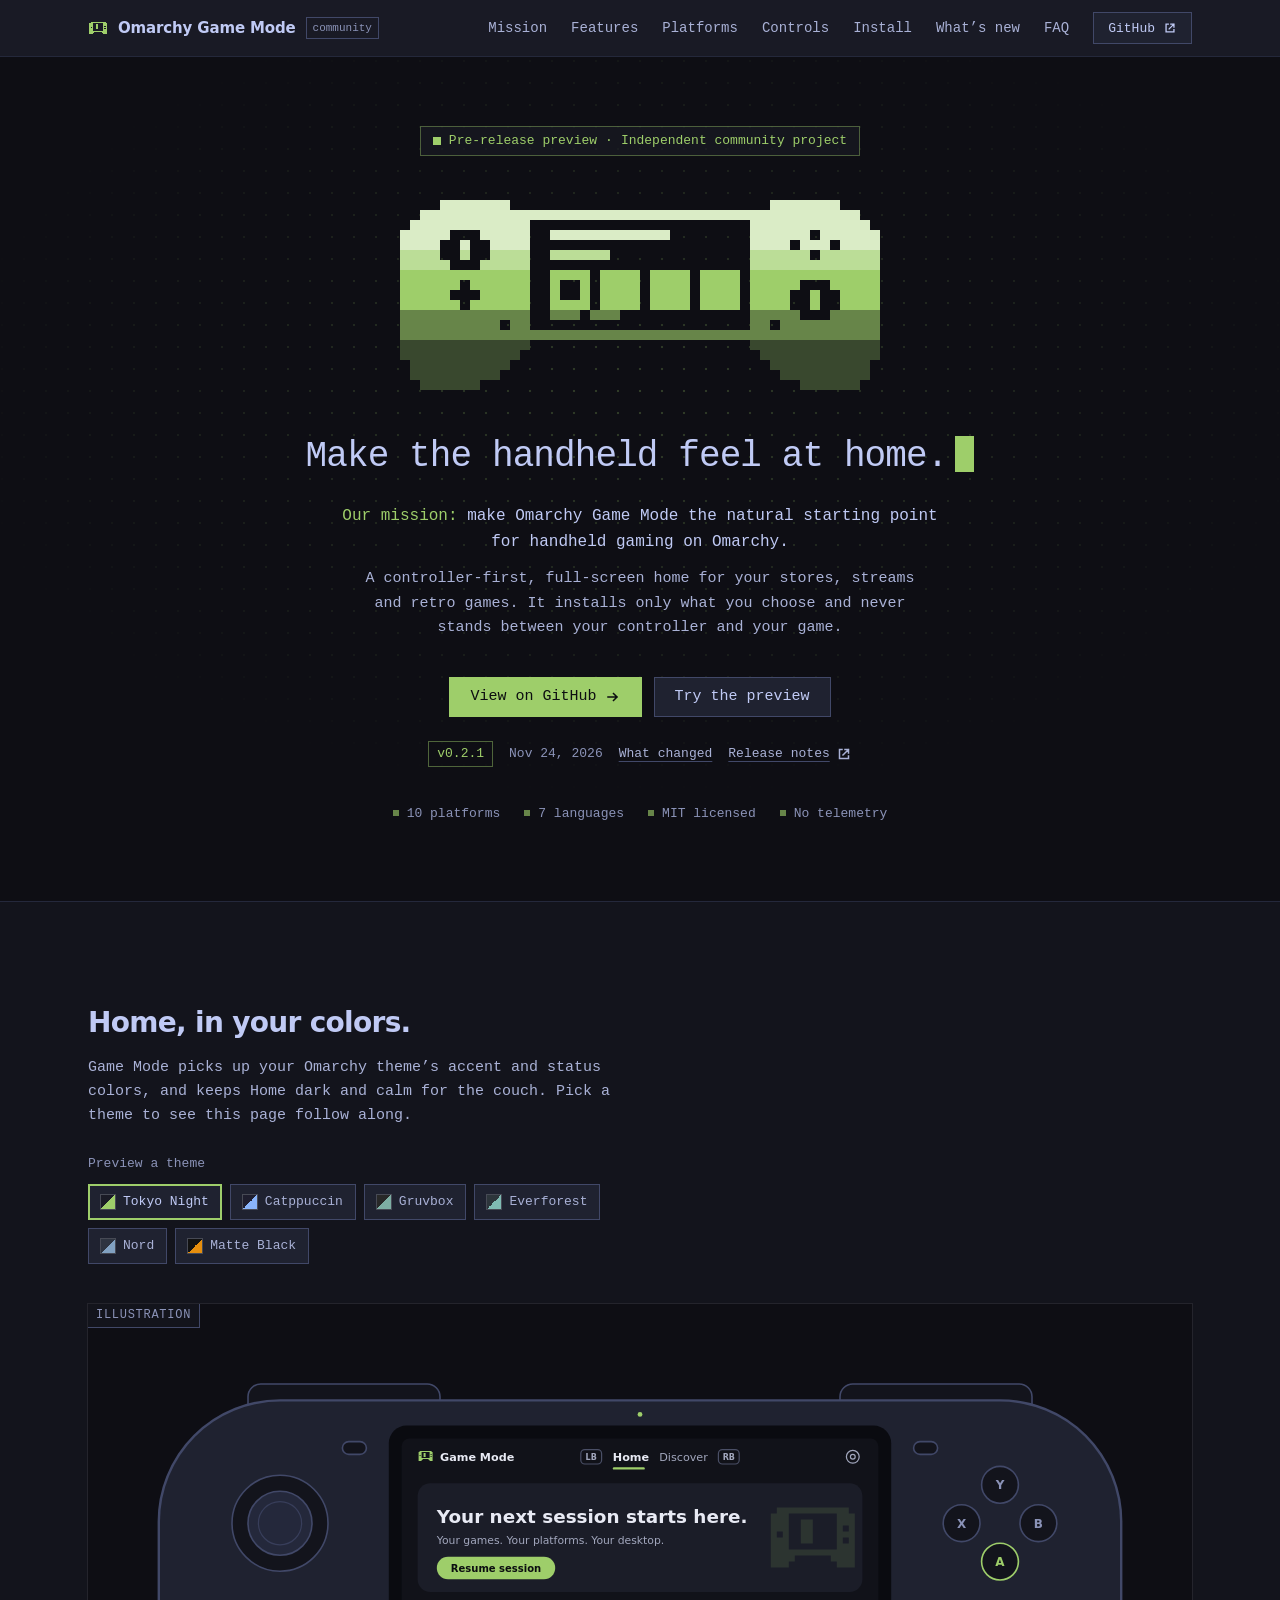
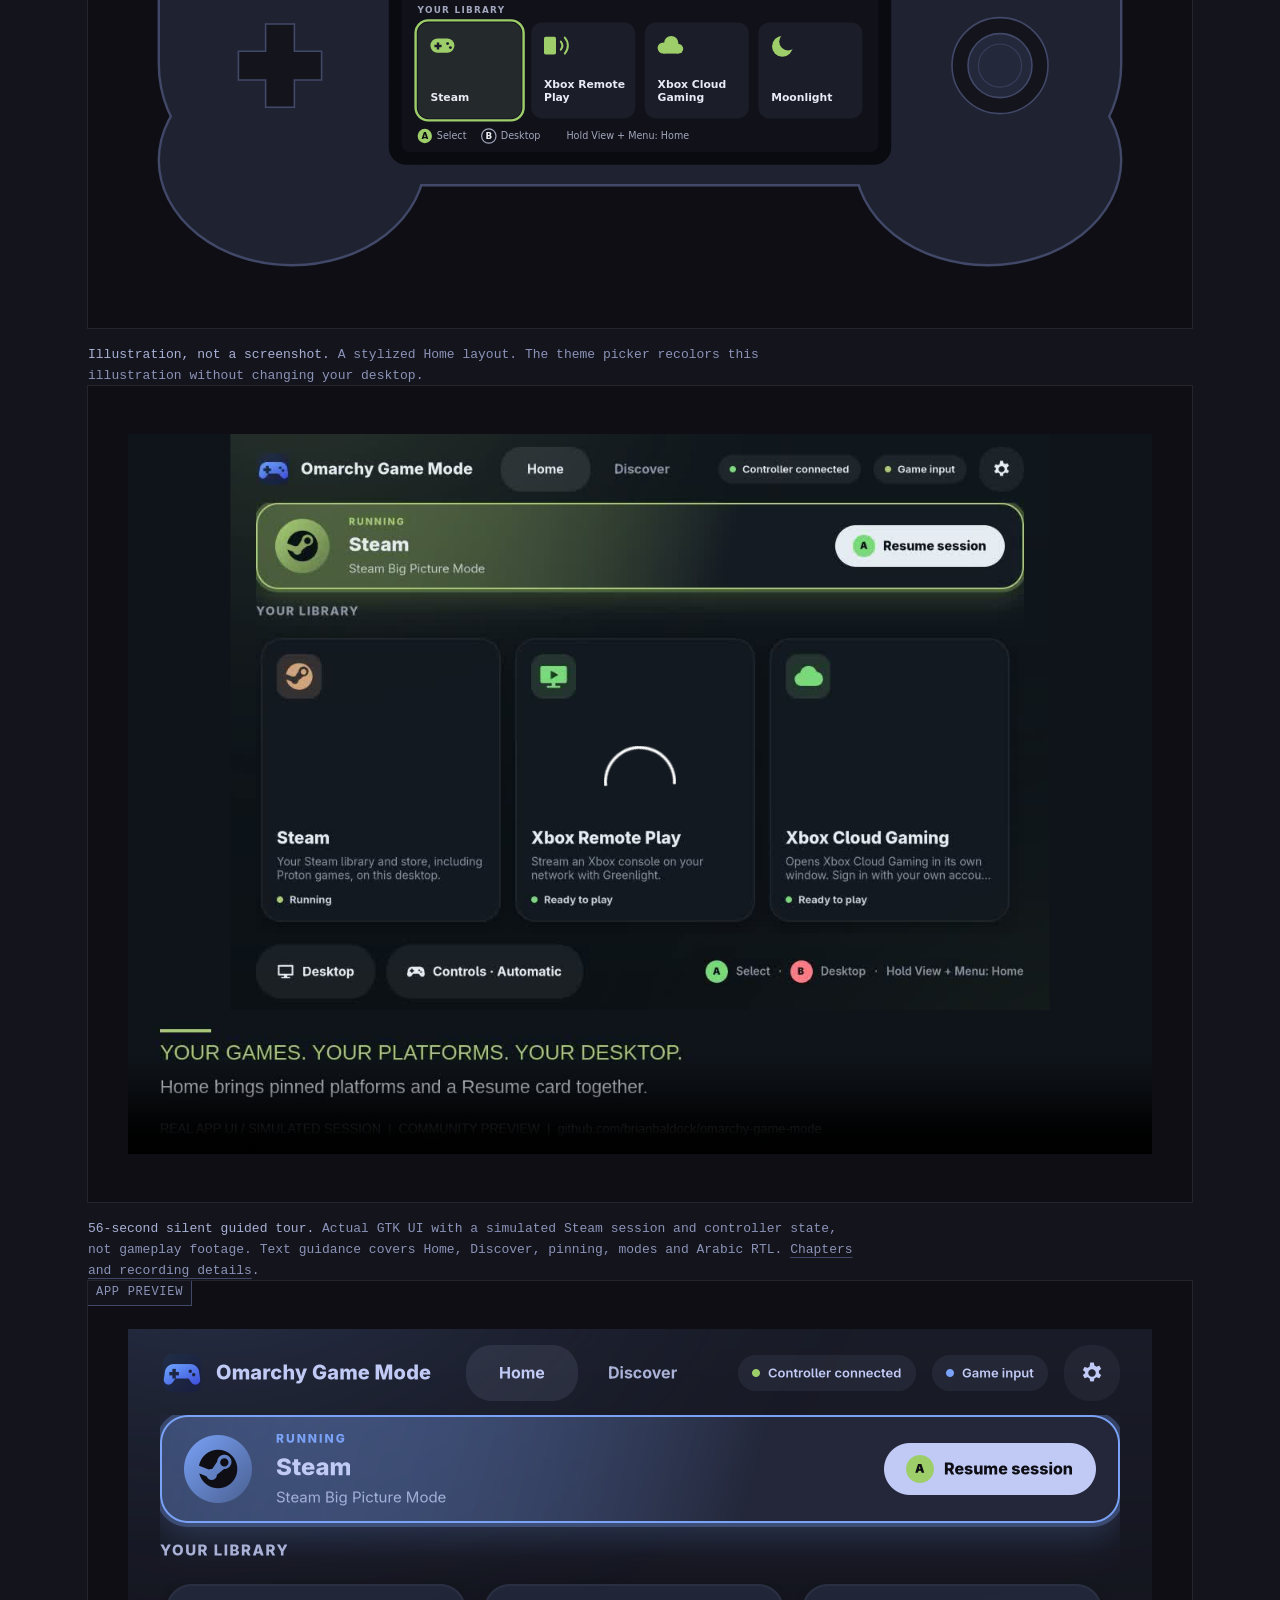
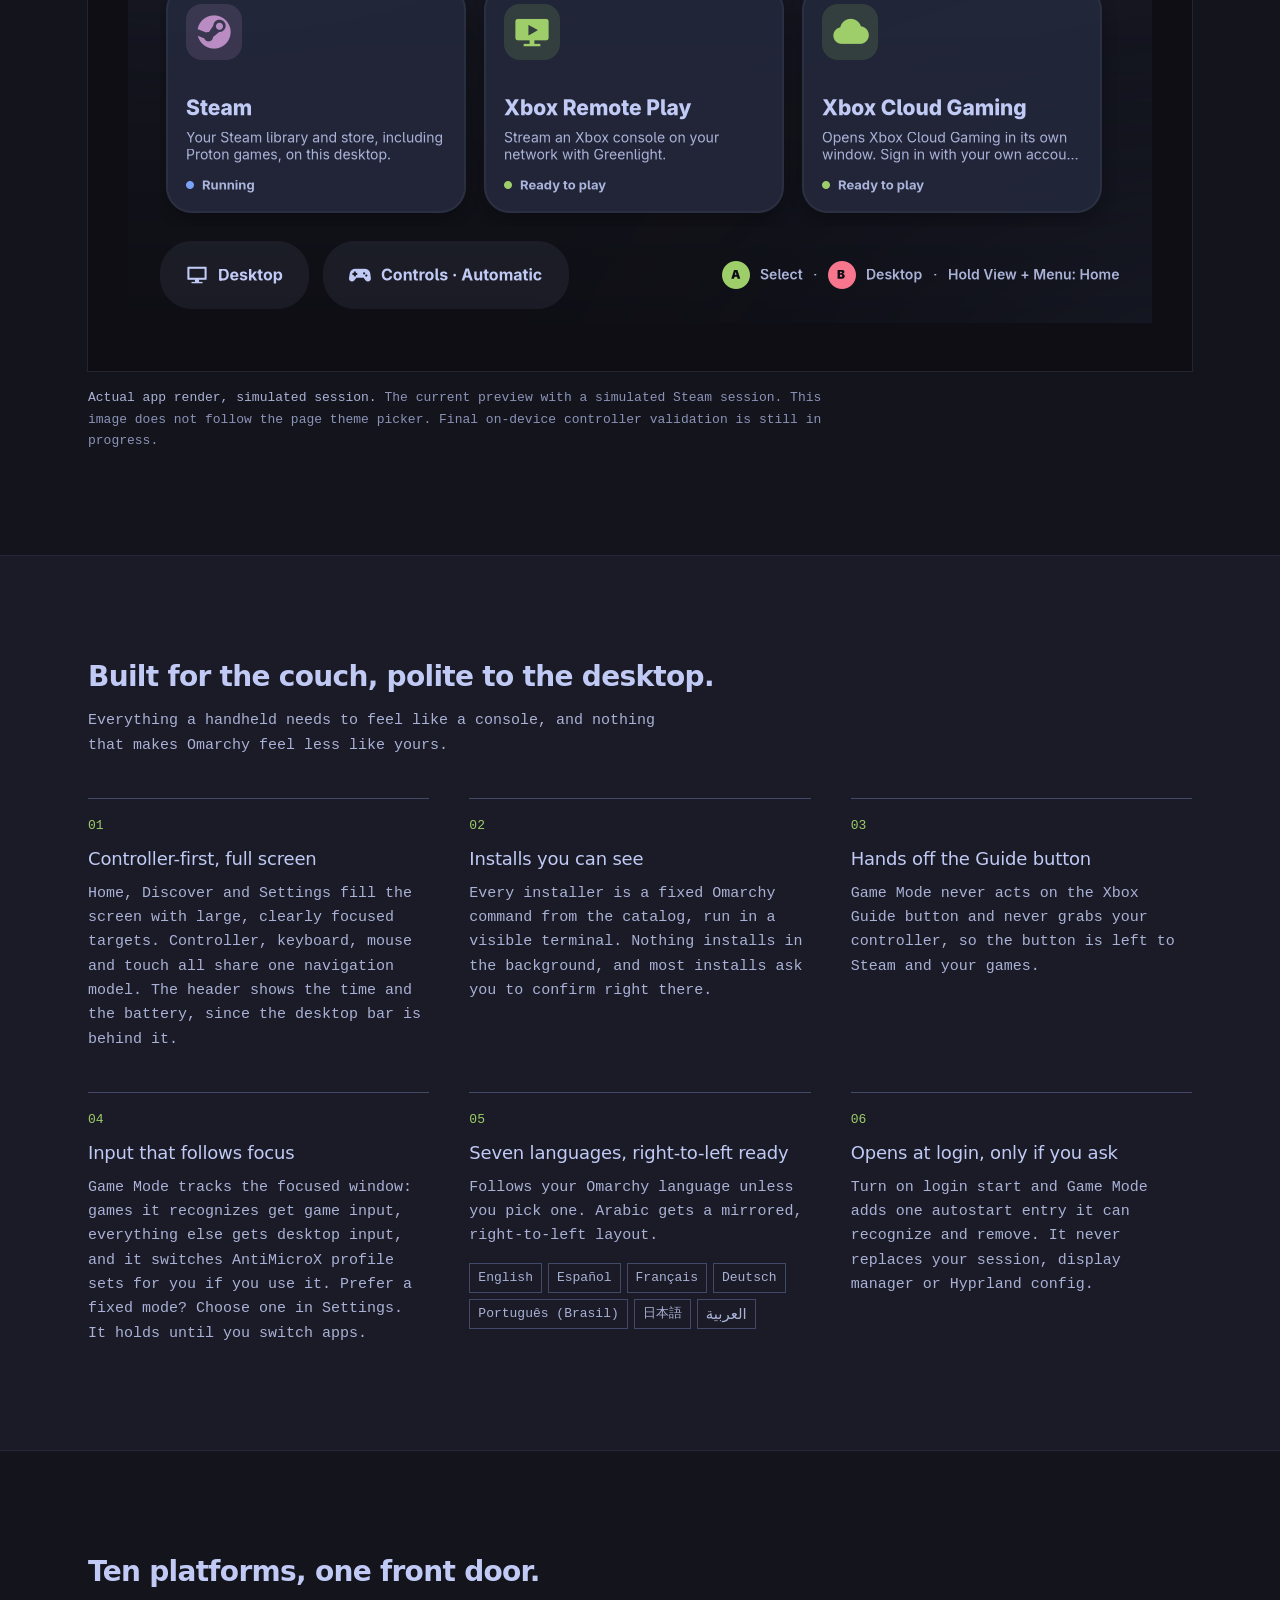
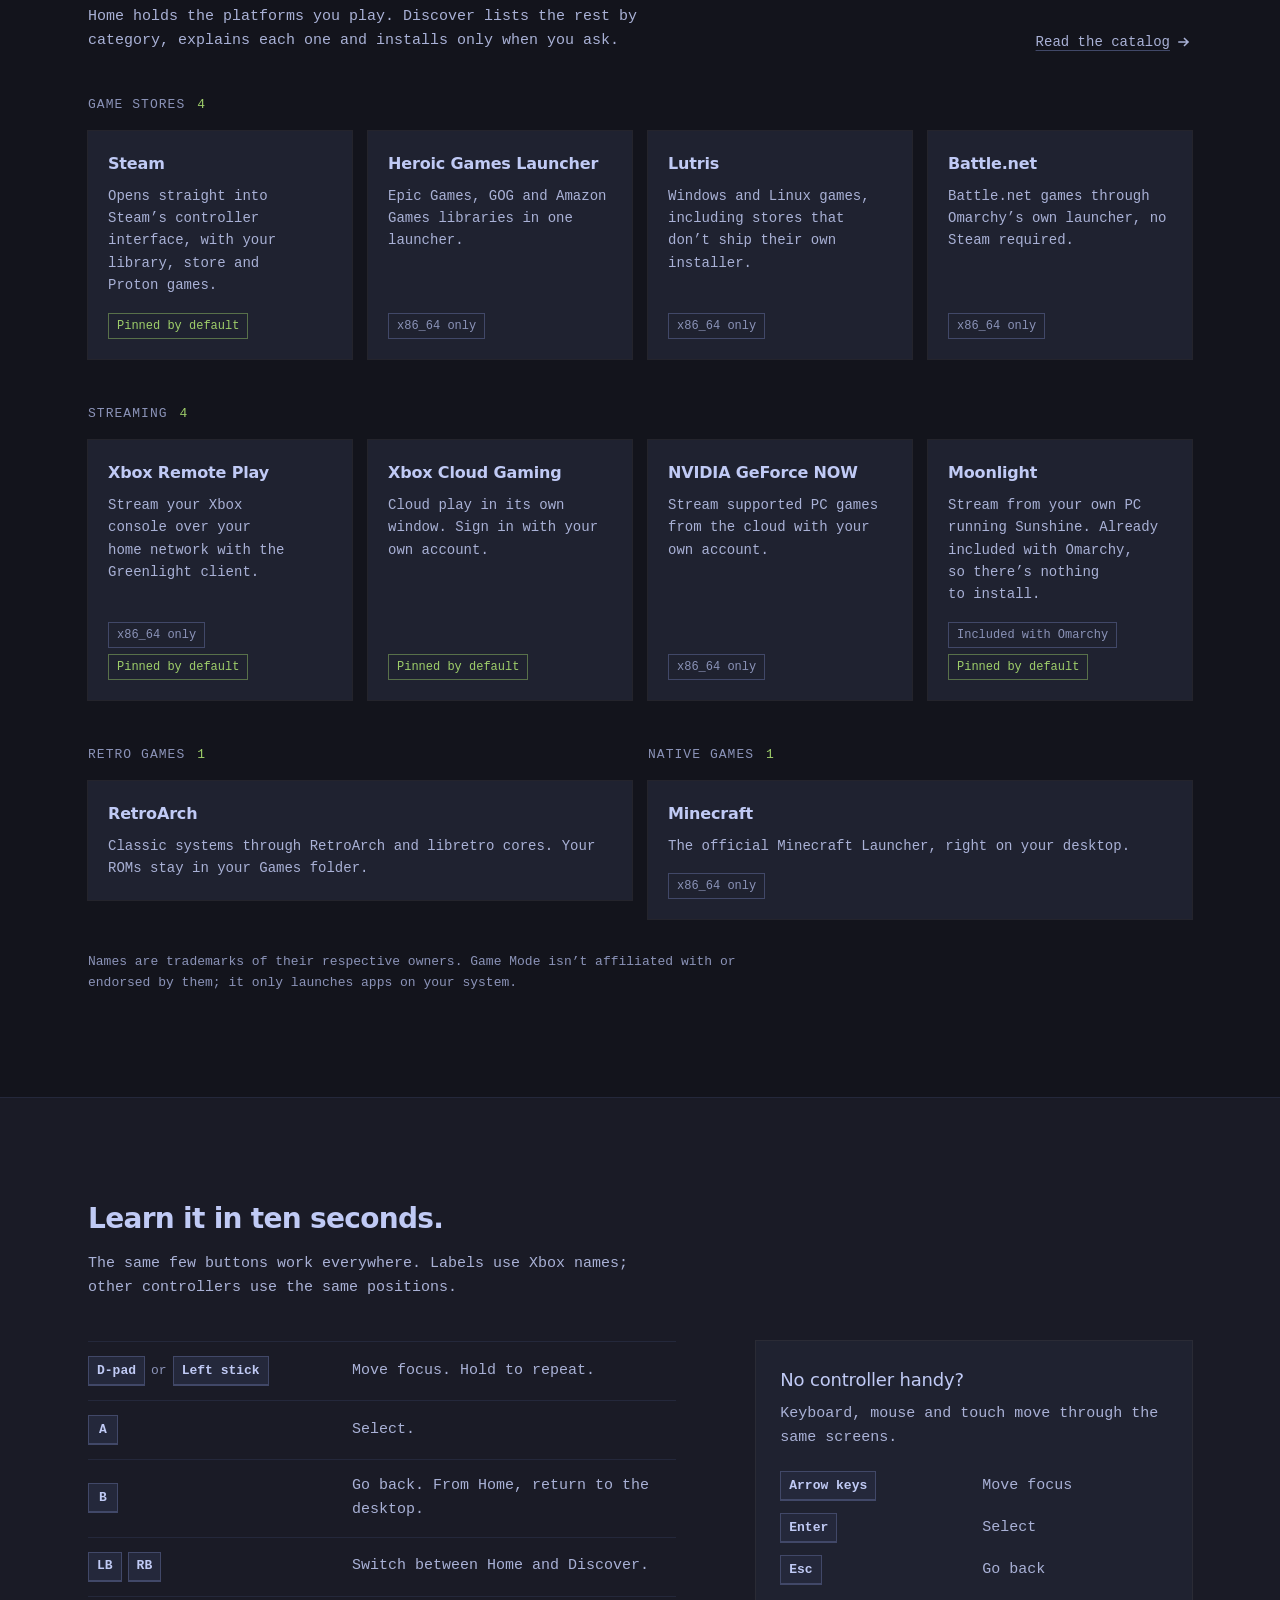
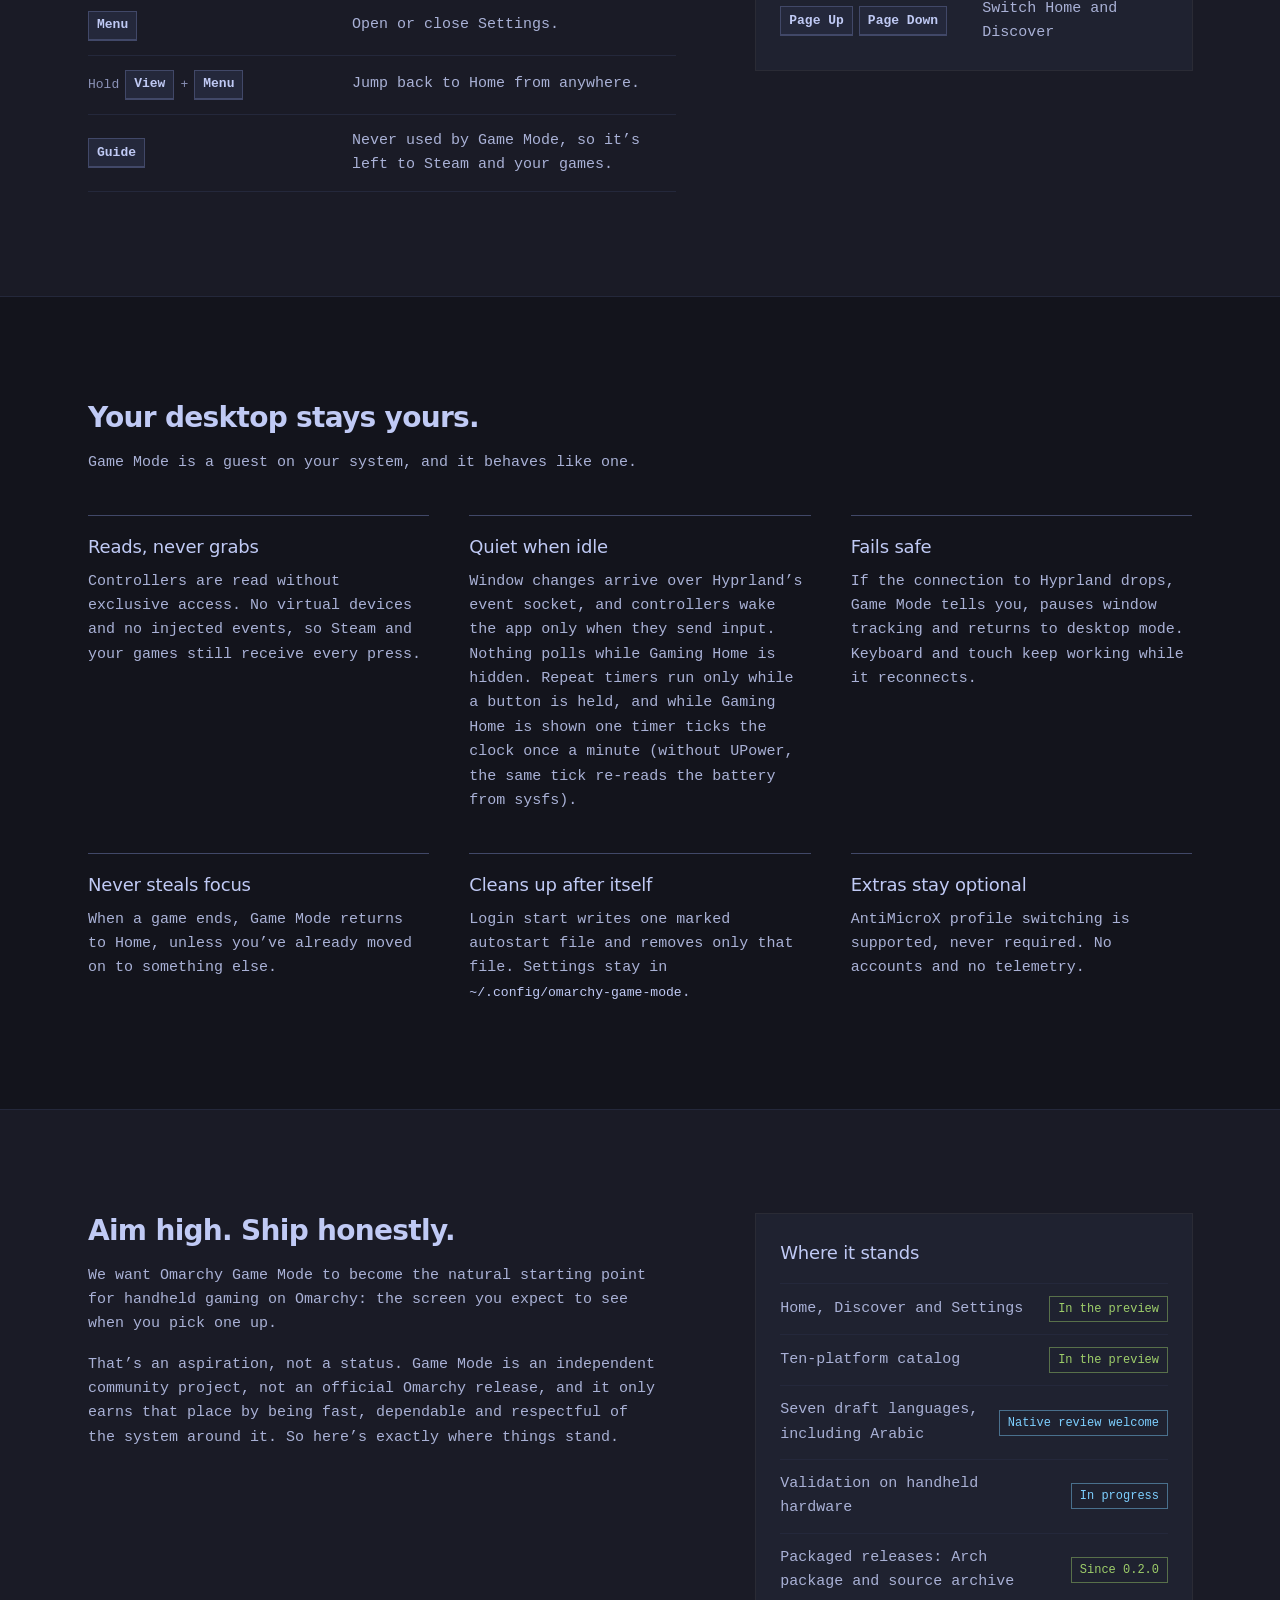
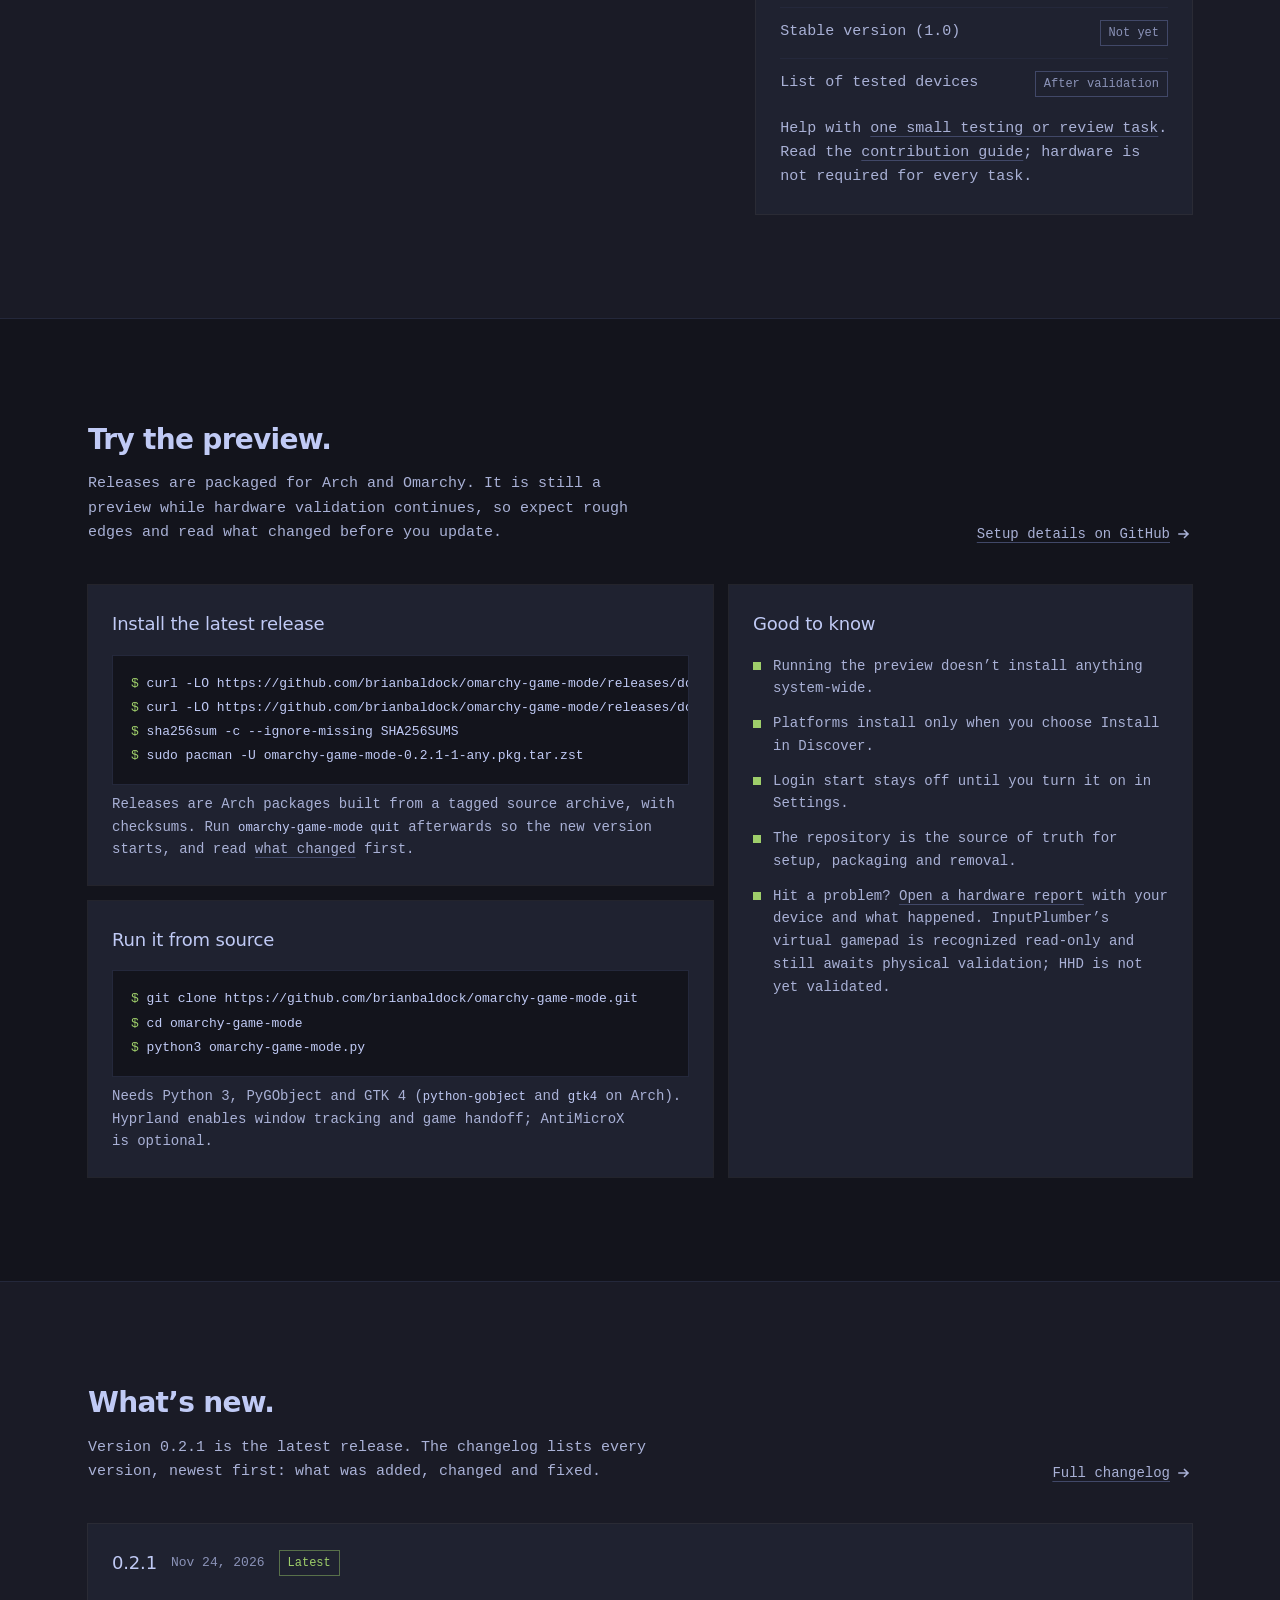
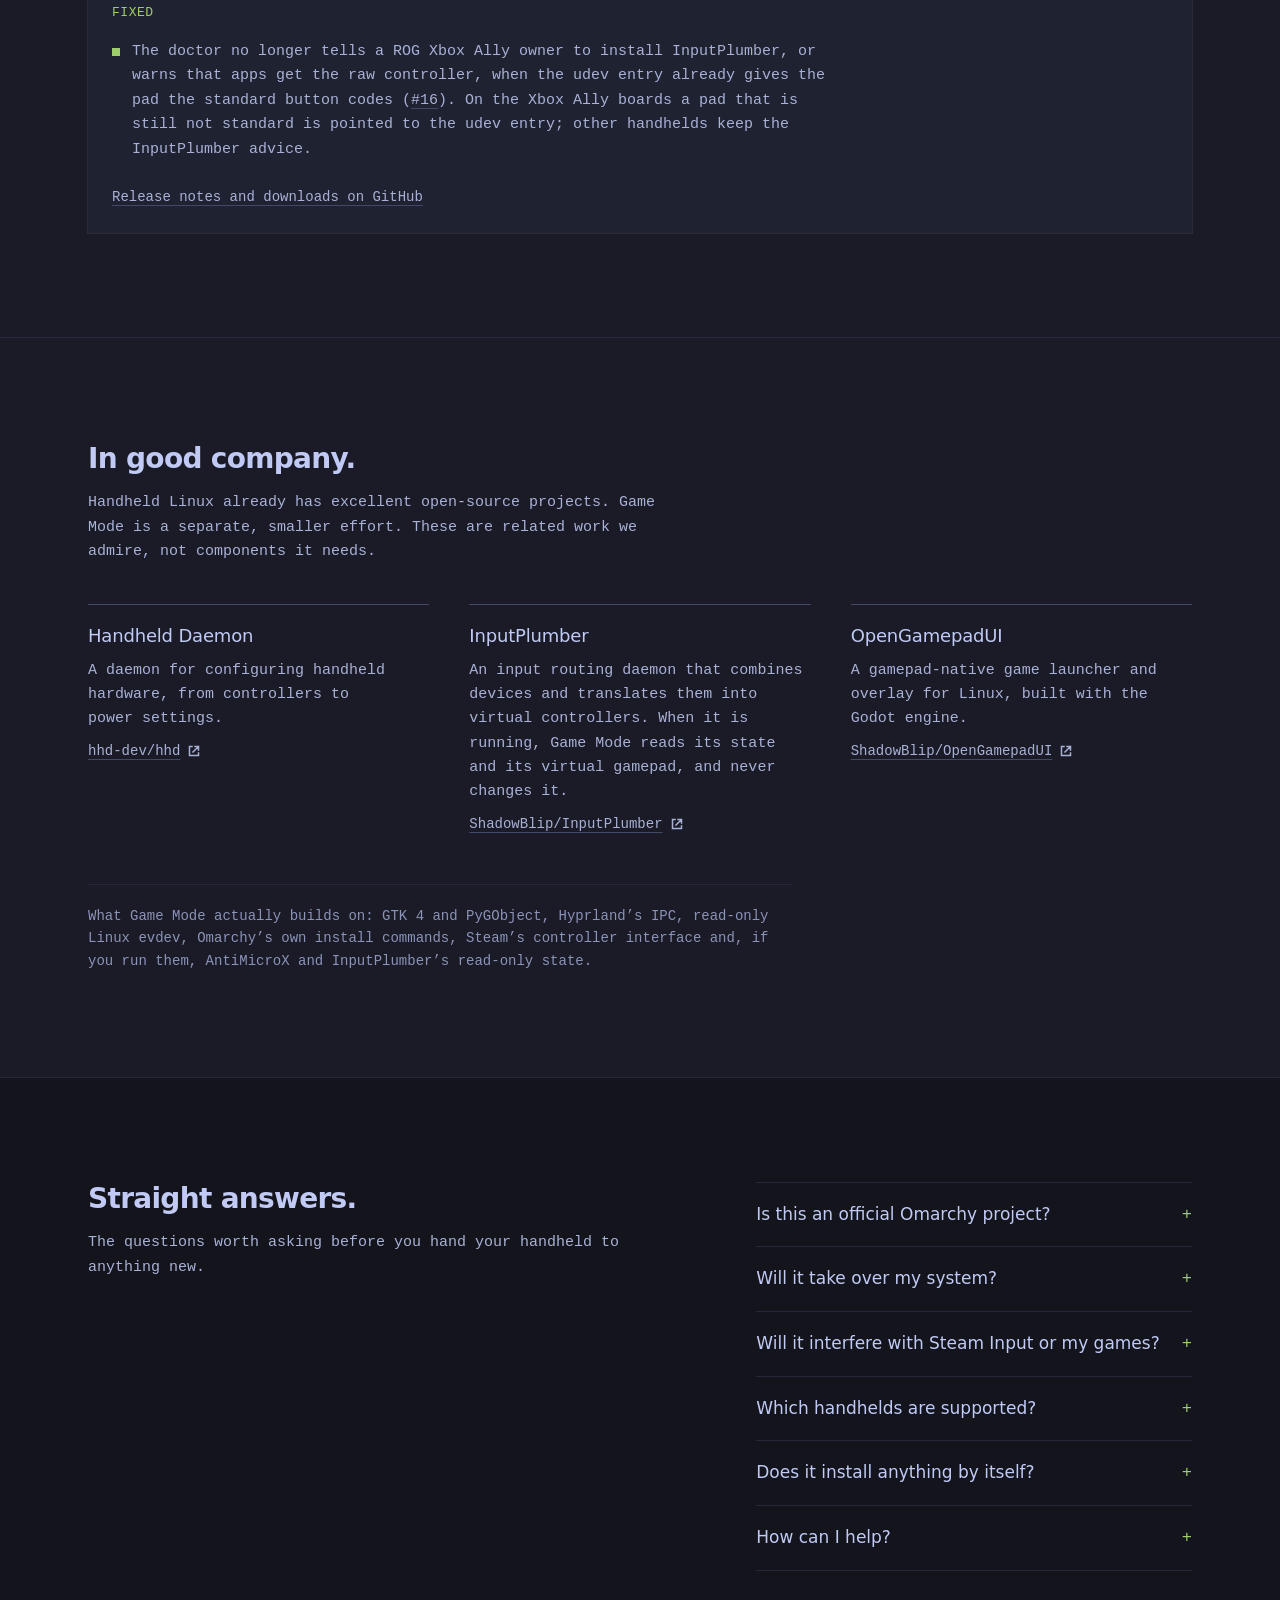
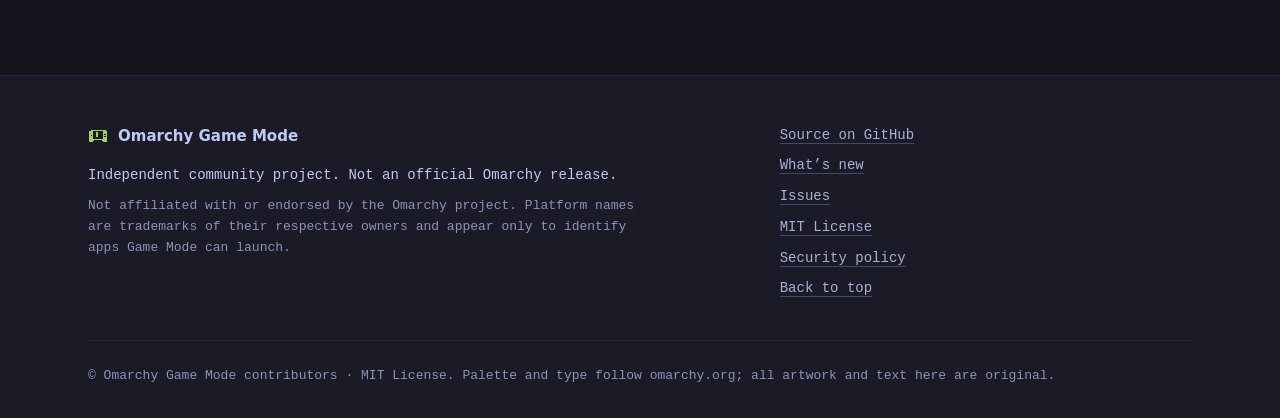
==== commit ae082311: "Merge main into feat/clock-battery" ====
--- a/site/index.html
+++ b/site/index.html
@@ -255,7 +255,7 @@
           <li>
             <span class="rule-index" aria-hidden="true">01</span>
             <h3>Controller-first, full screen</h3>
-            <p>Home, Discover and Settings fill the screen with large, clearly focused targets. Controller, keyboard, mouse and touch all share one navigation model.</p>
+            <p>Home, Discover and Settings fill the screen with large, clearly focused targets. Controller, keyboard, mouse and touch all share one navigation model. The header shows the time and the battery, since the desktop bar is behind it.</p>
           </li>
           <li>
             <span class="rule-index" aria-hidden="true">02</span>
@@ -452,7 +452,7 @@
           </li>
           <li>
             <h3>Quiet when idle</h3>
-            <p>Window changes arrive over Hyprland’s event socket, and controllers wake the app only when they send input. Nothing polls in the background; repeat timers run only while a button is held.</p>
+            <p>Window changes arrive over Hyprland’s event socket, and controllers wake the app only when they send input. Nothing polls while Gaming Home is hidden. Repeat timers run only while a button is held, and while Gaming Home is shown one timer ticks the clock once a minute (without UPower, the same tick re-reads the battery from sysfs).</p>
           </li>
           <li>
             <h3>Fails safe</h3>
